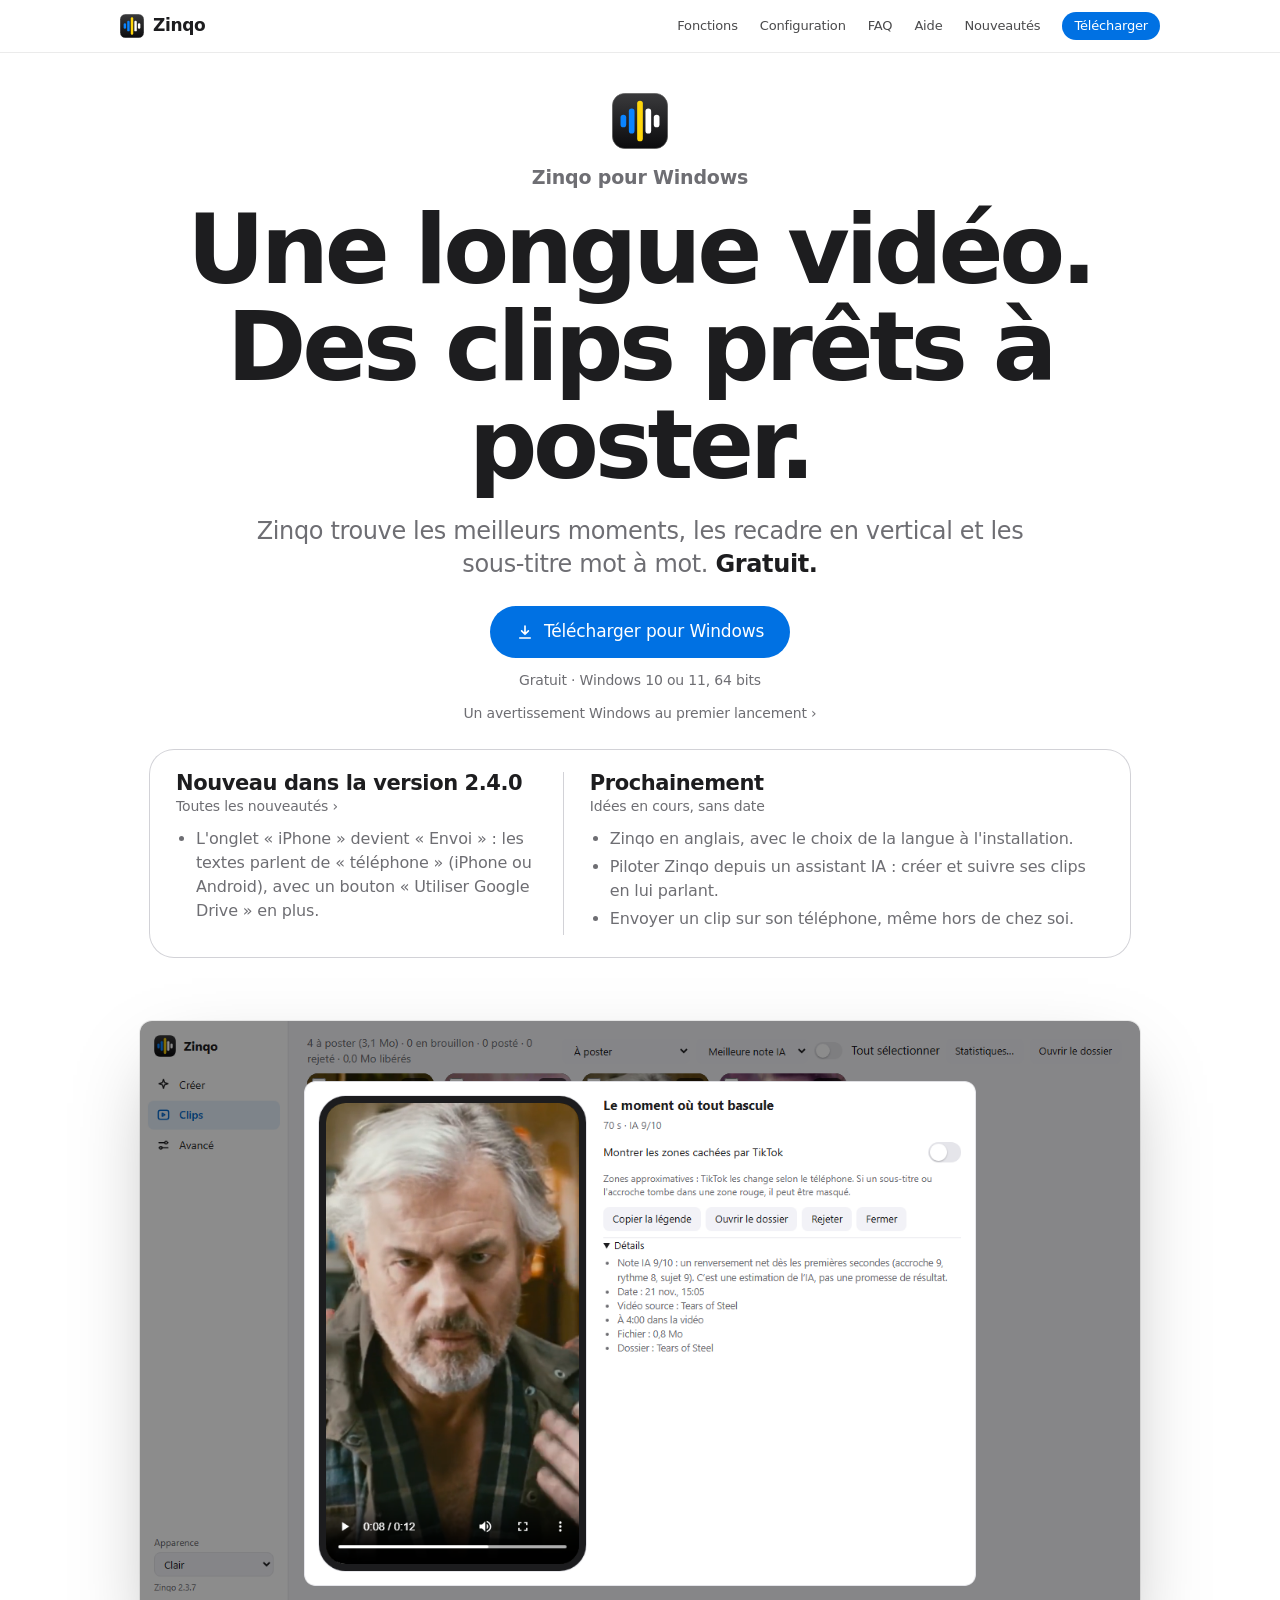
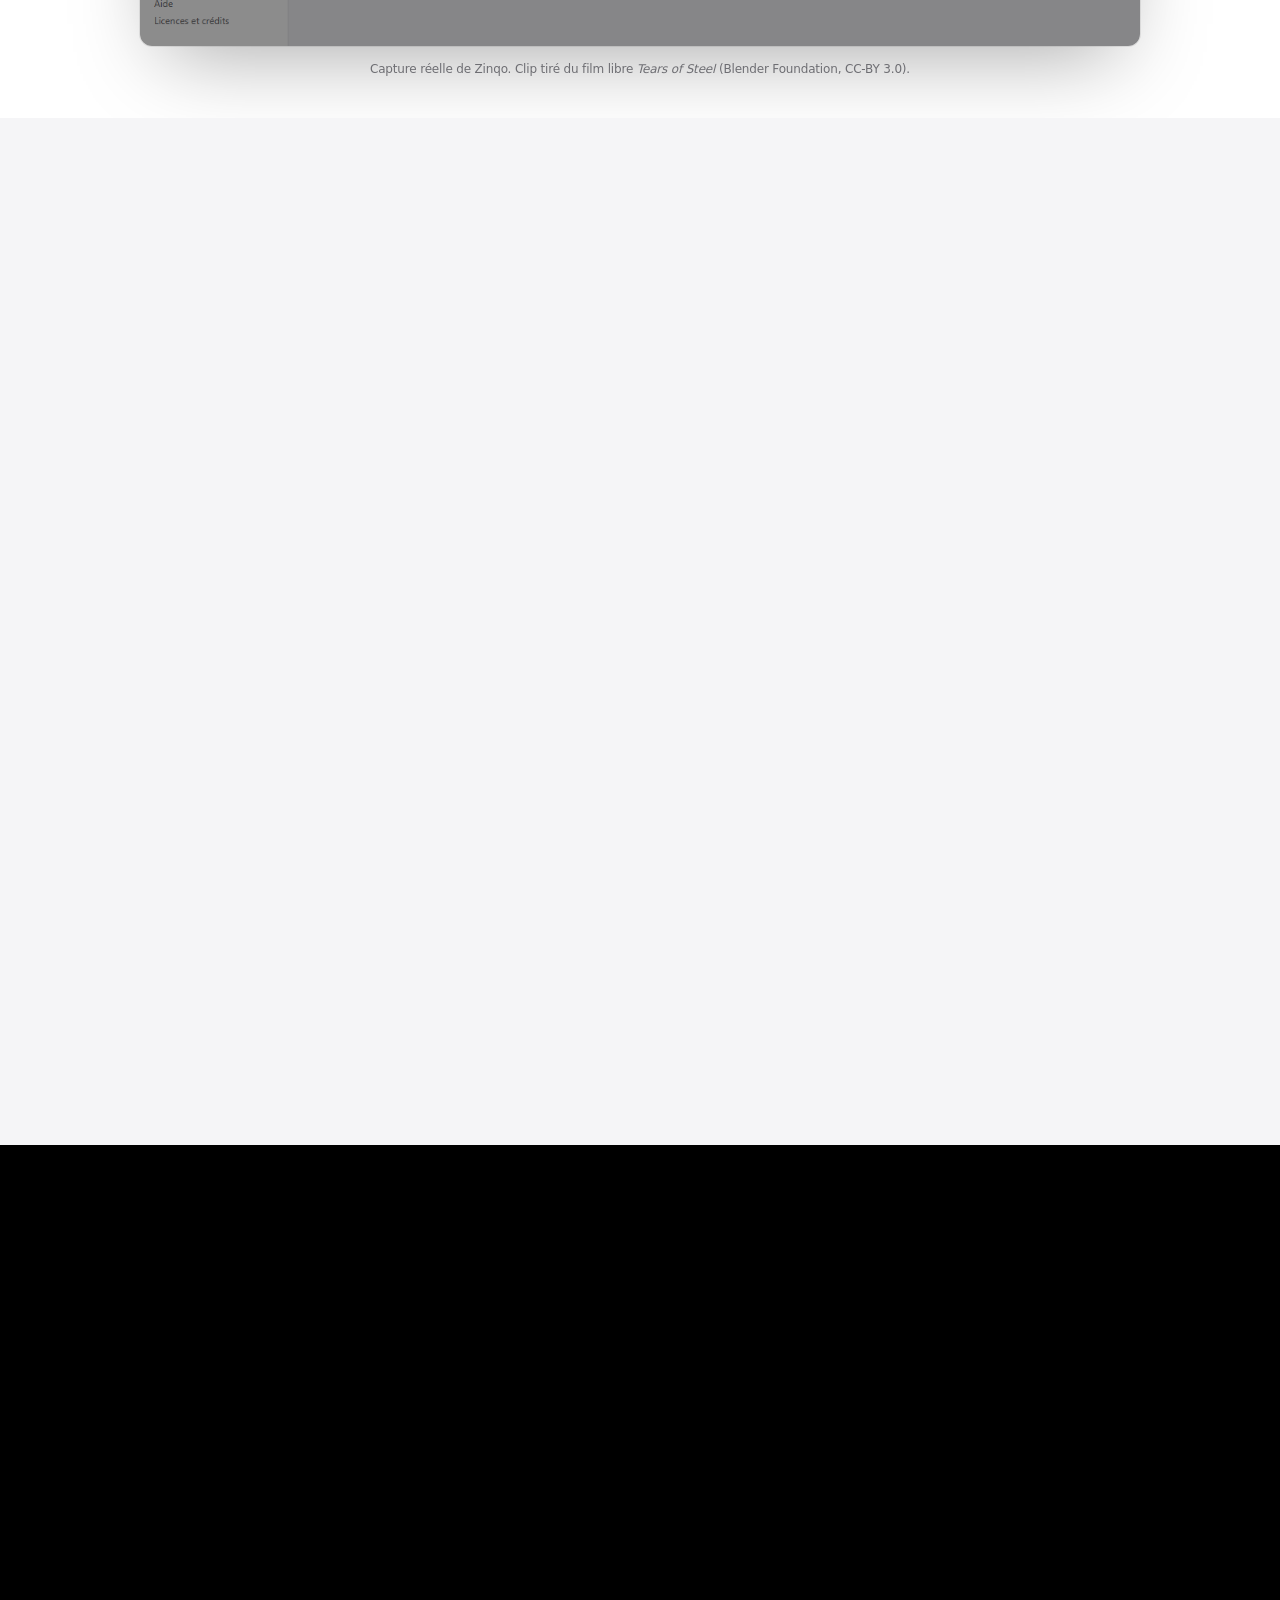
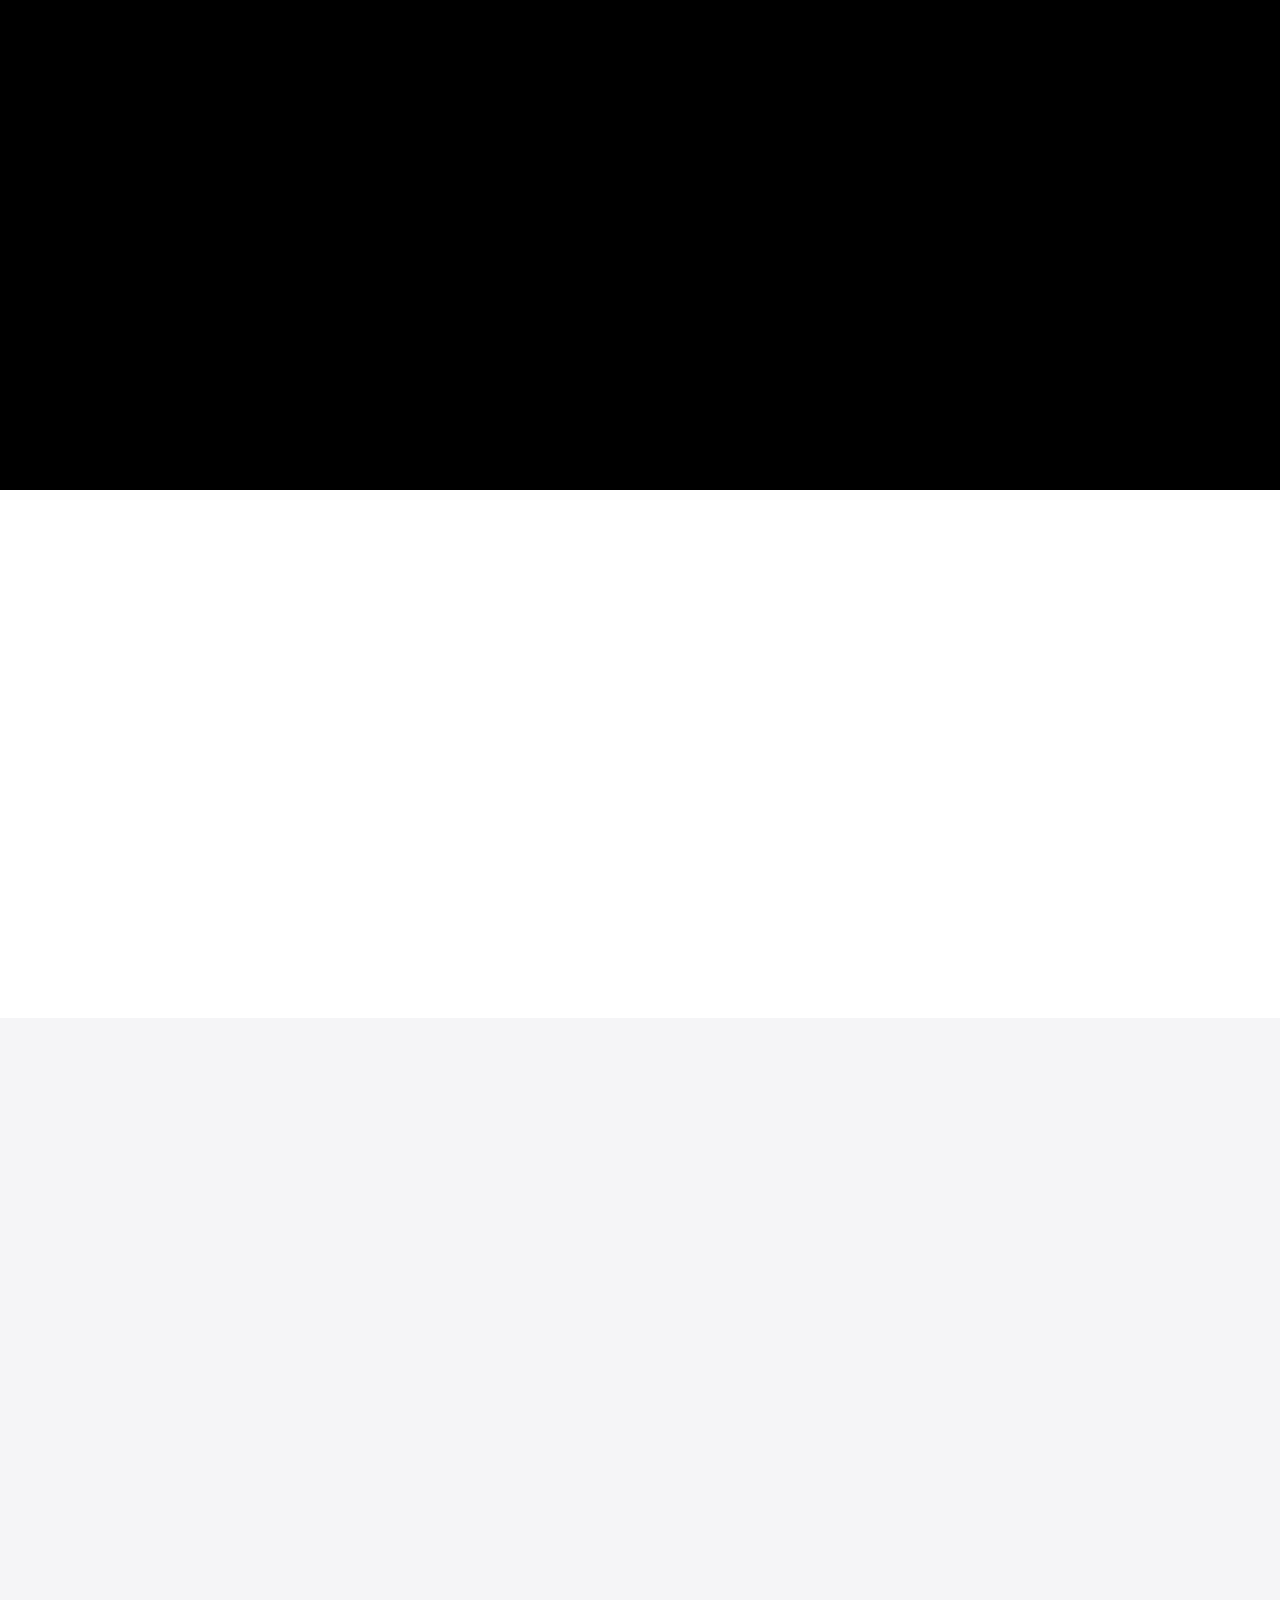
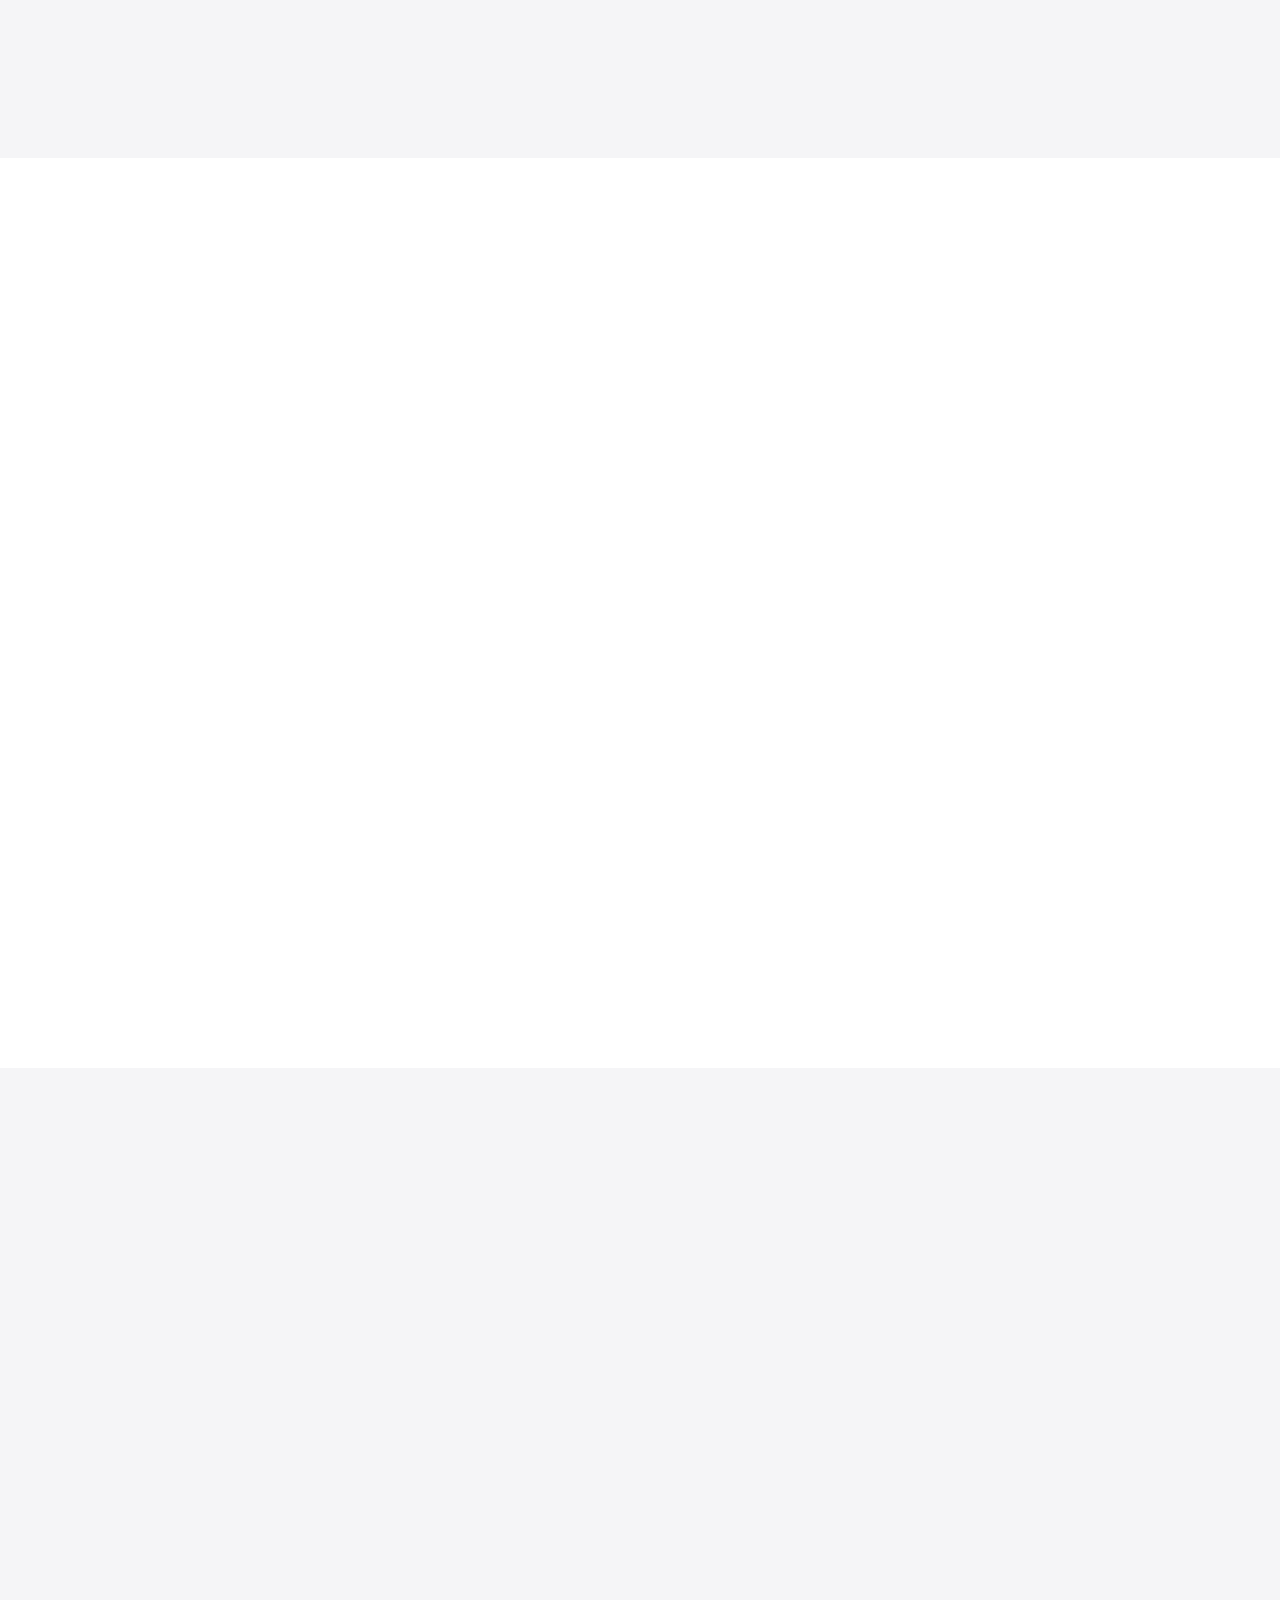
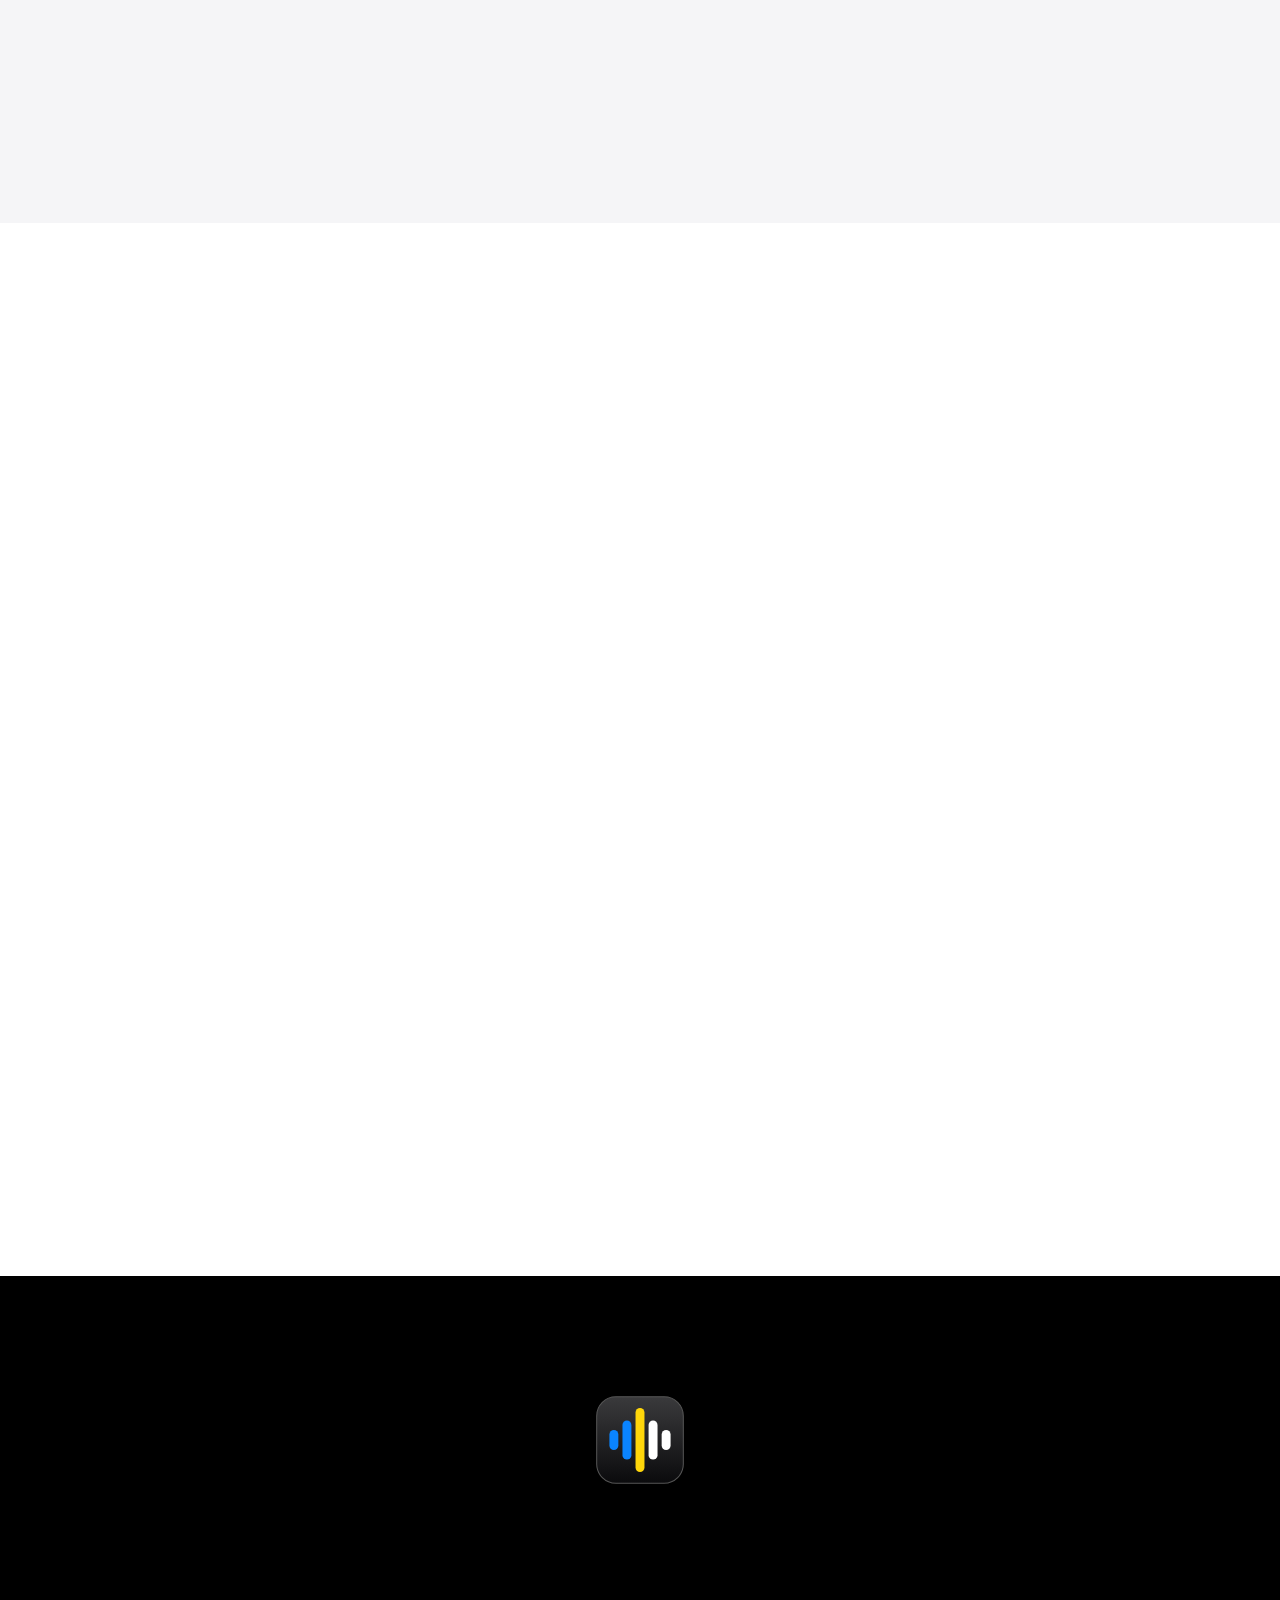
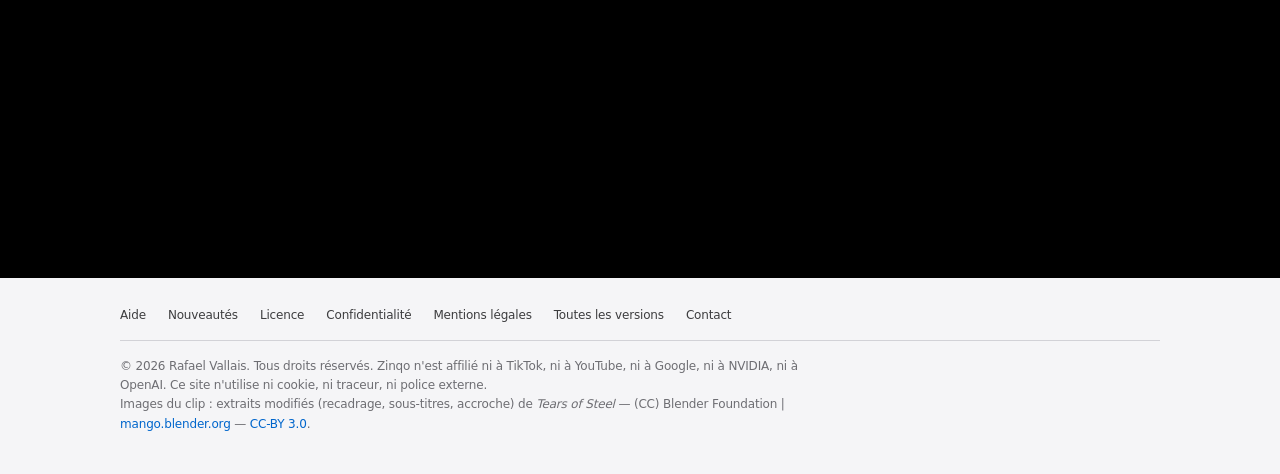
==== docs/index.html @ 2a66026c "Site : synchronise avec Zinqo 2.4.0 Co-Authored-By: Claude Sonnet 5.5 <noreply@anthropic.com>" ====
<!doctype html>
<html lang="fr">
<head>
<meta charset="utf-8">
<meta name="viewport" content="width=device-width, initial-scale=1">
<title>Zinqo : des clips verticaux sous-titrés à partir de tes longues vidéos</title>
<meta name="description" content="Zinqo trouve les meilleurs moments d'une longue vidéo et en fait des clips verticaux de 65 à 75 secondes, sous-titrés mot à mot. Gratuit, pour Windows, tout se passe sur ton PC.">
<meta http-equiv="Content-Security-Policy" content="default-src 'none'; img-src 'self' data:; media-src 'self'; style-src 'self'; script-src 'self'; connect-src https://api.github.com; base-uri 'none'; form-action 'none'">
<meta name="theme-color" content="#ffffff" media="(prefers-color-scheme: light)">
<meta name="theme-color" content="#000000" media="(prefers-color-scheme: dark)">
<link rel="icon" href="zinqo.svg" type="image/svg+xml">
<link rel="stylesheet" href="style.css">
<script src="app.js" defer></script>
</head>
<body>
<a class="skip" href="#contenu">Aller au contenu</a>
<!--HEAD-->
<header class="top"><div class="wrap">
  <a class="brand" href="index.html"><img src="zinqo.svg" alt="" width="24" height="24">Zinqo</a>
  <nav aria-label="Menu principal">
    <a class="opt" href="index.html#fonctions">Fonctions</a>
    <a class="opt" href="index.html#config">Configuration</a>
    <a class="opt" href="index.html#faq">FAQ</a>
    <a href="aide.html">Aide</a>
    <a href="nouveautes.html">Nouveautés</a>
    <a class="pill" href="telecharger.html">Télécharger</a>
  </nav>
</div></header>
<!--/HEAD-->
<main id="contenu">

<section class="hero" aria-labelledby="titre">
<div class="wrap">
  <img class="tile" src="zinqo.svg" alt="" width="72" height="72">
  <p class="eyebrow">Zinqo pour Windows</p>
  <h1 class="h1" id="titre">Une longue vidéo.<br>Des clips prêts à poster.</h1>
  <p class="sub">Zinqo trouve les meilleurs moments, les recadre en vertical et les sous-titre mot à mot. <b>Gratuit.</b></p>
  <div class="cta">
    <a class="btn" href="telecharger.html">
      <svg viewBox="0 0 24 24" fill="none" stroke="currentColor" stroke-width="2.2" stroke-linecap="round" stroke-linejoin="round" aria-hidden="true"><path d="M12 4v11m0 0-4.5-4.5M12 15l4.5-4.5M5 20h14"/></svg>
      Télécharger pour Windows
    </a>
    <p class="meta">Gratuit · Windows 10 ou 11, 64 bits</p>
    <a class="small more" href="#smartscreen">Un avertissement Windows au premier lancement</a>
  </div>
  <aside class="nouv" aria-labelledby="t-nouv"><!--NOUV-->
  <div class="nc2"><div><div class="nh"><h2 id="t-nouv">Nouveau dans la version 2.4.0</h2><a class="small more" href="nouveautes.html">Toutes les nouveautés</a></div><ul><li>L'onglet «&nbsp;iPhone&nbsp;» devient «&nbsp;Envoi&nbsp;»&nbsp;: les textes parlent de «&nbsp;téléphone&nbsp;» (iPhone ou Android), avec un bouton «&nbsp;Utiliser Google Drive&nbsp;» en plus.</li></ul></div><div><div class="nh"><h2 id="t-av">Prochainement</h2><span class="small">Idées en cours, sans date</span></div><ul><li>Zinqo en anglais, avec le choix de la langue à l'installation.</li><li>Piloter Zinqo depuis un assistant IA&nbsp;: créer et suivre ses clips en lui parlant.</li><li>Envoyer un clip sur son téléphone, même hors de chez soi.</li></ul></div></div><!--/NOUV--></aside>

  <figure class="stage">
    <picture><source media="(prefers-color-scheme: dark)" srcset="img/ui-apercu-dark.webp 1280w, img/ui-apercu-dark@2x.webp 2560w" sizes="(min-width:1040px) 1000px, 100vw"><img class="shot-img" src="img/ui-apercu-light.webp" srcset="img/ui-apercu-light.webp 1280w, img/ui-apercu-light@2x.webp 2560w" sizes="(min-width:1040px) 1000px, 100vw" width="1280" height="800" fetchpriority="high" alt="Capture de Zinqo : l'aperçu d'un clip vertical dans un cadre de téléphone, avec l'accroche « You're a jerk, Tom! » et les sous-titres, à côté des boutons Copier la légende et Ouvrir le dossier."></picture>
    <figcaption class="cap">Capture réelle de Zinqo. Clip tiré du film libre <i>Tears of Steel</i> (Blender Foundation, CC-BY 3.0).</figcaption>
  </figure>
</div>
</section>

<section class="alt" id="comment" aria-labelledby="t-comment">
<div class="wrap">
  <h2 class="h2 rv" id="t-comment">Colle. Lance. Poste.</h2>
  <div class="steps rv">
    <div><h3>Colle</h3><p>Un lien ou une vidéo de ton PC. Ajoute-en plusieurs : elles attendent dans la file. Rien ne démarre avant ton clic.</p></div>
    <div><h3>Lance</h3><p>Zinqo écoute, choisit, découpe, recadre en 9:16 et sous-titre. Ton PC reste utilisable pendant ce temps.</p></div>
    <div><h3>Poste</h3><p>Les clips arrivent dans ton dossier Vidéos, avec un titre et une légende à copier. Tu publies toi-même.</p></div>
  </div>
  <div class="shots rv">
    <figure><picture><source media="(prefers-color-scheme: dark)" srcset="img/ui-creer-dark.webp 1280w, img/ui-creer-dark@2x.webp 2560w" sizes="(min-width:760px) 520px, 100vw"><img class="shot-img" src="img/ui-creer-light.webp" srcset="img/ui-creer-light.webp 1280w, img/ui-creer-light@2x.webp 2560w" sizes="(min-width:760px) 520px, 100vw" width="1280" height="800" loading="lazy" decoding="async" alt="Capture de l'écran Créer des clips : champ pour coller un lien, nombre de clips 1, 3, 5 ou 10, bouton Lancer."></picture><figcaption class="cap">Créer : colle un lien, choisis le nombre de clips, lance.</figcaption></figure>
    <figure><picture><source media="(prefers-color-scheme: dark)" srcset="img/ui-clips-dark.webp 1280w, img/ui-clips-dark@2x.webp 2560w" sizes="(min-width:760px) 520px, 100vw"><img class="shot-img" src="img/ui-clips-light.webp" srcset="img/ui-clips-light.webp 1280w, img/ui-clips-light@2x.webp 2560w" sizes="(min-width:760px) 520px, 100vw" width="1280" height="800" loading="lazy" decoding="async" alt="Capture de l'écran Clips : un clip terminé de 75 secondes avec sa miniature, son titre et ses boutons."></picture><figcaption class="cap">Clips : tes clips terminés, prêts à poster.</figcaption></figure>
  </div>
  <p class="rights rv">Ne clippe que des vidéos dont tu as les droits, et cite la source. Tu restes responsable de ce que tu publies. Zinqo ne promet ni vues, ni abonnés, ni revenus.</p>
</div>
</section>

<div id="fonctions">
<section class="dark" aria-labelledby="t-subs">
<div class="wrap feat">
  <div class="txt rv">
    <p class="eyebrow">Sous-titres</p>
    <h2 class="h2" id="t-subs">Chaque mot, au rythme de la voix.</h2>
    <p class="sub">Les mots s'affichent quand ils sont dits, les mots forts en couleur. Une accroche tirée de la vidéo ouvre le clip dès la première seconde. Chaque clip dure 65 à 75 secondes.</p>
  </div>
  <div class="vis rv">
    <div class="phone"><div class="ph-scr"><video class="clip" src="img/clip-extrait.mp4" poster="img/clip-cadre-1.webp" muted loop playsinline preload="none" width="1080" height="1920" aria-label="Extrait d'un vrai clip fait par Zinqo : un personnage de Tears of Steel parle, l'accroche « You're a jerk, Tom! » en haut, les sous-titres mot à mot en bas."></video></div></div>
    <p class="vid-ctl"><button type="button" class="snd" aria-pressed="false">Activer le son</button></p>
    <p class="cap center">Vrai clip Zinqo, extrait modifié de <i>Tears of Steel</i>, (CC) Blender Foundation, CC-BY 3.0.</p>
  </div>
</div>
</section>

<section aria-labelledby="t-choix">
<div class="wrap feat rev">
  <div class="txt rv">
    <p class="eyebrow">Choix des moments</p>
    <h2 class="h2" id="t-choix">Il sait où couper.</h2>
    <p class="sub">Zinqo repère les rires, les cris et les applaudissements, et le cadre suit la personne qui parle. Avec ta clé Gemini, gratuite et facultative, l'IA note chaque moment et dit pourquoi.</p>
    <p class="small">L'envoi en brouillon vers TikTok est expérimental et n'est pas ouvert aux autres utilisateurs.</p>
  </div>
  <div class="vis rv">
    <div class="tl" role="img" aria-label="Illustration : la courbe sonore d'une vidéo de 2 h 07, trois passages forts sélectionnés, et l'avancement Téléchargement, Transcription, Choix des moments, Montage.">
      <div aria-hidden="true">
        <div class="tl-h"><b>Live du 14 novembre</b><span>2 h 07</span></div>
        <svg class="wave" viewBox="0 0 960 120"><rect x="166" y="2" width="108" height="116" rx="12"/><rect x="466" y="2" width="108" height="116" rx="12"/><rect x="746" y="2" width="108" height="116" rx="12"/><path d="M3 42v36M13 43v34M23 32v56M33 40.5v39M43 31v58M53 32.5v55M63 37v46M73 29v62M83 37v46M93 30v60M103 37v46M113 38v44M123 33.5v53M133 28v64M143 42v36M153 42v36M163 37v46M273 43.5v33M283 46.5v27M293 46.5v27M303 40v40M313 40.5v39M323 41v38M333 30.5v59M343 30.5v59M353 36.5v47M363 29.5v61M373 29.5v61M383 22.5v75M393 24.5v71M403 32.5v55M413 21v78M423 37v46M433 33v54M443 28.5v63M453 40.5v39M463 36.5v47M573 51.5v17M583 49v22M593 42.5v35M603 52.5v15M613 43v34M623 46v28M633 45v30M643 44v32M653 30v60M663 39.5v41M673 36v48M683 32v56M693 23v74M703 36v48M713 29.5v61M723 28v64M733 23v74M743 25.5v69M853 48v24M863 46.5v27M873 45.5v29M883 56v8M893 40.5v39M903 41.5v37M913 38v44M923 38v44M933 43v34M943 41v38M953 44v32"/><g class="on"><path d="M173 33.5v53M183 17.5v85M193 22v76M203 19v82M213 21v78M223 12.5v95M233 15v90M243 18v84M253 21.5v77M263 20v80M473 46.5v27M483 13v94M493 11.5v97M503 14v92M513 15.5v89M523 12v96M533 16.5v87M543 21.5v77M553 14.5v91M563 12v96M753 26v68M763 17.5v85M773 11.5v97M783 20.5v79M793 19.5v81M803 16.5v87M813 19v82M823 17.5v85M833 15.5v89M843 14v92"/></g></svg>
        <div class="marks"><span>Clip 1 · 8/10</span><span>Clip 2 · 9/10</span><span>Clip 3 · 7/10</span></div>
        <ol class="pipe"><li class="ok">Téléchargement</li><li class="ok">Transcription</li><li class="now">Choix des moments</li><li>Montage</li></ol>
        <p class="why"><b>Exemple · 9/10.</b> « Grosse réaction du public, chute nette. »</p>
      </div>
    </div>
  </div>
</div>
</section>

<section class="alt" aria-labelledby="t-pc">
<div class="wrap">
  <h2 class="h2 big rv" id="t-pc">Tout reste sur ton PC.</h2>
  <p class="sub rv">Pas de compte, pas de serveur, pas de publicité, pas de statistiques d'usage. L'éditeur ne reçoit ni tes vidéos, ni tes clés, ni tes données. <a href="confidentialite.html" class="more">Confidentialité</a></p>
  <div class="facts rv">
    <div><h3>Mises à jour automatiques</h3><p>Au démarrage, signature vérifiée, retour arrière si quelque chose échoue. Tes réglages et tes clips ne bougent pas.</p></div>
    <div><h3>Mode jeu</h3><p>Zinqo se met en pause pendant ta partie et reprend tout seul quand tu quittes le jeu.</p></div>
    <div><h3>Depuis ton iPhone</h3><p>Tes clips arrivent dans un dossier synchronisé (iCloud Drive, OneDrive, Google Drive), ou par QR code sur ton Wi-Fi : un lien secret, valable 15 minutes.</p></div>
    <div><h3>Tes cookies restent à toi</h3><p>Lus seulement si tu actives l'option, sur ton PC. Jamais enregistrés ni envoyés à l'éditeur.</p></div>
  </div>
</div>
</section>
</div>

<section id="config" aria-labelledby="t-config">
<div class="wrap">
  <h2 class="h2 rv" id="t-config">Configuration.</h2>
  <dl class="spec rv"><!--CONFIG-->
  <div><dt>Système</dt><dd>Windows 11, ou Windows 10 (version 1803 ou plus récente) en 64 bits</dd></div>
    <div><dt>Affichage</dt><dd>Composant Microsoft <span class="ui">WebView2</span> (déjà présent sur Windows 11 ; sur certains Windows 10, <a href="https://developer.microsoft.com/microsoft-edge/webview2/" rel="noopener">à installer ici</a>)</dd></div>
    <div><dt>Mémoire</dt><dd>8 Go conseillés (estimation&nbsp;: testé surtout sur 31 Go)</dd></div>
    <div><dt>Carte graphique</dt><dd><span class="ui">NVIDIA recommandée</span> (sous-titres rapides). Sans NVIDIA (AMD, Intel ou aucune)&nbsp;: tout marche, en <span class="ui">mode compatible</span>, plus lent (compte environ 5 à 6 minutes de sous-titres pour 20 minutes de vidéo)</dd></div>
    <div><dt>Place disque</dt><dd>Avec carte NVIDIA&nbsp;: environ 4 Go une fois installé (prévois 7 Go libres pendant l'installation). Sans NVIDIA&nbsp;: environ 1,2 Go (prévois 3 Go libres). Tailles calculées sur les fichiers réels, à confirmer sur la page de l'installeur</dd></div>
    <div><dt>Internet</dt><dd>Pour télécharger les vidéos et les composants à l'installation</dd></div>
    <div><dt>Droits</dt><dd>Aucun droit administrateur requis</dd></div><!--/CONFIG-->
  </dl>
</div>
</section>

<section class="alt" id="smartscreen" aria-labelledby="t-ss">
<div class="wrap">
  <h2 class="h2 rv" id="t-ss">Un avertissement Windows&nbsp;?</h2>
  <p class="sub rv">C'est normal. Zinqo est fait par une seule personne et n'est pas encore signé numériquement : la protection SmartScreen ne le connaît pas, c'est tout.</p>
  <ol class="how rv">
    <li><span>Dans la fenêtre bleue « Windows a protégé votre ordinateur », clique sur <span class="ui">Informations complémentaires</span>.</span></li>
    <li><span>Vérifie que le fichier s'appelle <span class="ui">Zinqo-Setup-…exe</span>, puis clique sur <span class="ui">Exécuter quand même</span>.</span></li>
    <li><span>Suis l'installeur. Cet écran n'apparaît qu'au premier lancement.</span></li>
  </ol>
  <p class="rights rv">Télécharge Zinqo seulement ici ou sur la <a href="https://github.com/DXTR-Codex/zinqo/releases/latest" rel="noopener">page des versions officielle</a>. Si ton antivirus réagit, ne le désactive pas : écris-moi (contact en bas de page).</p>
</div>
</section>

<section id="faq" aria-labelledby="t-faq">
<div class="wrap">
  <h2 class="h2 center rv" id="t-faq">Questions.</h2>
  <div class="faq rv"><!--FAQ-->
  <details><summary>C'est vraiment gratuit&nbsp;?</summary><div class="rep"><p>Oui, sans publicité ni abonnement. Zinqo est «&nbsp;tous droits réservés&nbsp;»&nbsp;: tu l'utilises librement, mais tu ne le revends, ne le modifies ni ne le redistribues. Le code n'est pas publié. Voir la [licence](licence.html).</p></div></details>
  <details><summary>Au premier lancement, ça télécharge des fichiers. Pourquoi&nbsp;?</summary><div class="rep">
<p>Les gros composants (voix Whisper pour les sous-titres, outils vidéo, accélération carte NVIDIA) sont téléchargés une seule fois pour que le logiciel reste léger. Compte quelques minutes (plusieurs Go avec une carte NVIDIA, 1 à 2 Go sans). Si la connexion coupe, relance&nbsp;: ça reprend là où c'était.</p>
</div></details>
  <details><summary>Je n'ai pas de carte NVIDIA, ça marche&nbsp;?</summary><div class="rep">
<p>Oui. Les sous-titres se font avec un modèle plus petit sur le processeur&nbsp;: c'est plus lent et un peu moins précis. Rien d'autre ne change.</p>
</div></details>
  <details><summary>Gemini, c'est quoi&nbsp;? Il me faut une clé&nbsp;?</summary><div class="rep">
<p>Gemini est l'IA de Google qui juge si un moment est vraiment drôle ou intéressant. Elle est facultative&nbsp;: sans clé, Zinqo choisit les moments avec le son, l'image et le texte. La clé est gratuite (Avancé &gt; IA Gemini) et reste chiffrée sur ton PC.</p>
</div></details>
  <details><summary>Puis-je clipper n'importe quelle chaîne&nbsp;?</summary><div class="rep">
<p>Non&nbsp;: ne clippe que les chaînes qui t'y autorisent. Un clip d'un autre créateur n'est pas toujours éligible à la rémunération TikTok. Il n'y a aucune promesse d'abonnés ni de revenus.</p>
</div></details>
  <details><summary>Où sont mes clips&nbsp;? Comment les envoyer sur TikTok&nbsp;?</summary><div class="rep">
<p>Bouton <span class="ui">Ouvrir le dossier</span> sous chaque clip. Le fichier <code>.txt</code> à côté contient le titre et la description à copier&nbsp;: poste le clip à la main dans TikTok (ou depuis l'iPhone, voir plus bas) et colle la légende. Attention&nbsp;: le bouton «&nbsp;Envoyer sur TikTok&nbsp;» (brouillon direct) ne marche que pour le compte du développeur, car TikTok n'a pas validé l'appli. Pour toi, ne l'utilise pas.</p>
</div></details>
  <details><summary>Rien ne démarre quand je colle un lien.</summary><div class="rep">
<p>C'est normal&nbsp;: coller ajoute le lien à la «&nbsp;File d'attente&nbsp;». Clique <span class="ui">Lancer</span>.</p>
</div></details>
  <details><summary>Windows affiche «&nbsp;Windows a protégé votre ordinateur&nbsp;» ou «&nbsp;éditeur inconnu&nbsp;».</summary><div class="rep">
<p>C'est normal pour un logiciel qui n'est pas (encore) signé par un éditeur reconnu par Microsoft&nbsp;: ça ne veut pas dire qu'il est dangereux. Clique sur <span class="ui">Informations complémentaires</span>, puis sur <span class="ui">Exécuter quand même</span>. Ça ne s'affiche qu'au premier lancement de l'installeur. Télécharge toujours Zinqo depuis le site officiel&nbsp;: <a href="https://dxtr-codex.github.io/zinqo/" rel="noopener">https://dxtr-codex.github.io/zinqo/</a></p>
</div></details>
  <details><summary>Comment mettre à jour Zinqo&nbsp;?</summary><div class="rep">
<p>Une bannière te prévient quand une nouvelle version existe. Clique <span class="ui">Mettre à jour</span>&nbsp;: tes réglages et tes clips ne sont pas touchés.</p>
<p>Hors connexion, Zinqo s'ouvre quand même et écrit «&nbsp;Hors ligne&nbsp;: mises à jour non vérifiées&nbsp;» sous la version. Sans vérification réussie depuis plus de 14 jours, un bandeau te le dit&nbsp;: reconnecte-toi ou télécharge la dernière version sur le site (<a href="https://dxtr-codex.github.io/zinqo/" rel="noopener">https://dxtr-codex.github.io/zinqo/</a>).</p>
</div></details>
  <details><summary>Qui fait Zinqo&nbsp;?</summary><div class="rep"><p>Rafael Vallais. Zinqo s'appelait Clip Maker avant la version 2.3.0&nbsp;: tes anciens réglages sont repris automatiquement. Zinqo n'est affilié ni à TikTok, ni à YouTube, ni à Google, ni à NVIDIA, ni à OpenAI.</p></div></details><!--/FAQ-->
  <p class="small center rv">Autre chose&nbsp;? Voir l'<a href="aide.html">aide</a>.</p>
  </div>
</div>
</section>

<section class="dark end center" aria-labelledby="t-end">
<div class="wrap">
  <img class="tile" src="zinqo.svg" alt="" width="88" height="88">
  <h2 class="h2 rv" id="t-end">Essaie-le sur ta prochaine vidéo.</h2>
  <div class="cta rv">
    <a class="btn" href="telecharger.html">Télécharger pour Windows</a>
    <p class="meta">Gratuit · Windows 10 ou 11, 64 bits</p>
  </div>
</div>
</section>

</main>
<!--FOOT-->
<footer class="bas"><div class="wrap">
  <nav aria-label="Pied de page">
    <a href="aide.html">Aide</a>
    <a href="nouveautes.html">Nouveautés</a>
    <a href="licence.html">Licence</a>
    <a href="confidentialite.html">Confidentialité</a>
    <a href="mentions.html">Mentions légales</a>
    <a href="https://github.com/DXTR-Codex/zinqo/releases" rel="noopener">Toutes les versions</a>
    <a href="mailto:vallais.rafael@gmail.com">Contact</a>
  </nav>
  <p>© 2026 Rafael Vallais. Tous droits réservés. Zinqo n'est affilié ni à TikTok, ni à YouTube, ni à Google, ni à NVIDIA, ni à OpenAI. Ce site n'utilise ni cookie, ni traceur, ni police externe.</p>
  <p>Images du clip : extraits modifiés (recadrage, sous-titres, accroche) de <i>Tears of Steel</i> — (CC) Blender Foundation | <a href="https://mango.blender.org/" rel="noopener">mango.blender.org</a> — <a href="https://creativecommons.org/licenses/by/3.0/deed.fr" rel="noopener">CC-BY 3.0</a>.</p>
</div></footer>
<!--/FOOT-->
</body>
</html>
---- docs/style.css ----
/* Zinqo · site de présentation. Polices système, aucune ressource externe. */
:root{
  --bg:#fff;--bg2:#f5f5f7;--text:#1d1d1f;--muted:#6e6e73;--line:#d2d2d7;
  --link:#0066cc;--btn:#0071e3;--btn-h:#0062c4;--card:#fff;--soft:#e8e8ed;
  --tile:#0b0b0d;--y:#ffd60a;--sel:rgba(0,113,227,.12);
  --font:-apple-system,BlinkMacSystemFont,"SF Pro Display","SF Pro Text","Segoe UI Variable Display","Segoe UI",system-ui,sans-serif;
  --w:1080px;--ease:cubic-bezier(.2,.7,.2,1);
  color-scheme:light dark;
}
@media (prefers-color-scheme:dark){:root{
  --bg:#000;--bg2:#101012;--text:#f5f5f7;--muted:#a1a1a6;--line:#2c2c2e;
  --link:#5aa9ff;--card:#1c1c1e;--soft:#2c2c2e;--sel:rgba(90,169,255,.16);
}}
*,*::before,*::after{box-sizing:border-box}
html{-webkit-text-size-adjust:100%;scroll-padding-top:64px}
@media (prefers-reduced-motion:no-preference){html{scroll-behavior:smooth}}
body{margin:0;background:var(--bg);color:var(--text);font:17px/1.5 var(--font);-webkit-font-smoothing:antialiased;letter-spacing:-.01em}
img,svg{display:block;max-width:100%}
a{color:var(--link);text-decoration:none}
a:hover{text-decoration:underline}
:focus-visible{outline:2px solid var(--link);outline-offset:3px;border-radius:4px}
h1,h2,h3{margin:0;font-weight:700;letter-spacing:-.03em;line-height:1.06}
p{margin:0}
.wrap{max-width:var(--w);margin:0 auto;padding:0 20px}
.skip{position:absolute;left:-999px;top:8px;background:var(--text);color:var(--bg);padding:8px 14px;border-radius:8px;z-index:20}
.skip:focus{left:8px}

/* En-tête */
.top{position:sticky;top:0;z-index:10;background:rgba(255,255,255,.8);backdrop-filter:saturate(180%) blur(20px);-webkit-backdrop-filter:saturate(180%) blur(20px);border-bottom:1px solid rgba(0,0,0,.08)}
@media (prefers-color-scheme:dark){.top{background:rgba(0,0,0,.72);border-bottom-color:rgba(255,255,255,.1)}}
.top .wrap{display:flex;align-items:center;gap:24px;height:52px}
.brand{display:flex;align-items:center;gap:9px;color:var(--text);font-weight:600;font-size:17px;letter-spacing:-.02em}
.brand:hover{text-decoration:none}
.brand img{width:24px;height:24px}
.top nav{display:flex;align-items:center;gap:22px;margin-left:auto;font-size:13px}
.top nav a{color:var(--text);opacity:.8}
.top nav a:hover,.top nav a[aria-current]{opacity:1;text-decoration:none}
.top nav .pill{opacity:1;background:var(--btn);color:#fff;padding:4px 12px;border-radius:980px;font-weight:500}
.top nav .pill:hover{background:var(--btn-h)}
@media (max-width:600px){.top nav .opt{display:none}}

/* Boutons */
.btn{display:inline-flex;align-items:center;gap:10px;background:var(--btn);color:#fff;font-size:17px;font-weight:500;padding:13px 26px;border-radius:980px;transition:background .2s}
.btn:hover{background:var(--btn-h);text-decoration:none}
.btn svg{width:18px;height:18px}
.more::after{content:" ›"}

/* Sections */
section{padding:96px 0}
.alt{background:var(--bg2)}
.eyebrow{font-size:19px;font-weight:600;color:var(--muted);margin-bottom:10px;letter-spacing:-.01em}
.h1{font-size:clamp(44px,8.6vw,96px);letter-spacing:-.045em;line-height:1.02}
.h2{font-size:clamp(36px,6.2vw,64px);letter-spacing:-.04em}
.sub{font-size:clamp(19px,2.4vw,24px);line-height:1.35;color:var(--muted);max-width:34em;margin-top:18px;letter-spacing:-.015em}
.sub b{color:var(--text);font-weight:600}
.small{font-size:14px;color:var(--muted)}
.center{text-align:center}
.center .sub{margin-left:auto;margin-right:auto}

/* Accueil : haut de page */
.hero{padding:40px 0 0;text-align:center;overflow:hidden}
.hero .tile{width:56px;height:56px;margin:0 auto 14px}
.hero .sub{margin:20px auto 0}
.cta{margin-top:26px;display:flex;flex-direction:column;align-items:center;gap:12px}
.meta{font-size:14px;color:var(--muted)}
.stage{position:relative;max-width:1000px;margin:64px auto 0;padding-bottom:40px}
.cap{font-size:12px;color:var(--muted);margin-top:14px}

/* Encart Nouveautés (accueil) et page Télécharger */
.nouv{max-width:640px;margin:26px auto 0;padding:22px 26px;text-align:left;background:var(--card);border-radius:24px;box-shadow:0 0 0 1px var(--line)}
.nouv h2{font-size:21px;letter-spacing:-.02em}
.nouv ul{margin:10px 0 0;padding-left:20px;font-size:16px;color:var(--muted)}
.nouv li{margin:4px 0}
.doc .nouv{max-width:none;margin:0 0 8px}
.doc .nouv h2{margin:0}
.doc .nouv ul{margin:10px 0 0;padding-left:20px;color:var(--muted)}
.doc .nouv li{margin:4px 0}
.nouv:has(.nc2){max-width:980px}
.nc2{display:grid;grid-template-columns:4fr 6fr;gap:0 26px}
.nc2>div+div{padding-left:26px;border-left:1px solid var(--line)}
.nc2 .nh{display:block}
.nc2 .nh .small{display:block;margin-top:2px}
.nh{display:flex;flex-wrap:wrap;align-items:baseline;justify-content:space-between;gap:4px 16px}
.doc .how{margin-top:20px}
.dl{margin:28px 0 8px;display:flex;flex-direction:column;align-items:flex-start;gap:12px}

/* Captures réelles */
.shot-img{width:100%;height:auto;border-radius:12px;box-shadow:0 0 0 1px rgba(0,0,0,.08),0 30px 80px -24px rgba(0,0,0,.35)}
@media (prefers-color-scheme:dark){.shot-img{box-shadow:0 0 0 1px rgba(255,255,255,.12),0 30px 80px -24px rgba(0,0,0,.9)}}
.shots{display:grid;gap:32px;margin-top:64px}
.shots figure{margin:0}
.shots .shot-img{border-radius:10px;box-shadow:0 0 0 1px var(--line),0 18px 50px -24px rgba(0,0,0,.3)}
@media (min-width:760px){.shots{grid-template-columns:1fr 1fr}}

/* Téléphone */
.phone{position:relative;width:min(300px,62vw);aspect-ratio:9/19.2;border-radius:46px;padding:12px;background:#1d1d1f;box-shadow:inset 0 0 0 2px #3a3a3c,0 0 0 1px rgba(0,0,0,.4),0 40px 80px -30px rgba(0,0,0,.6)}
.ph-scr{position:relative;height:100%;border-radius:35px;overflow:hidden;container-type:inline-size}
.ph-scr::before{content:"";position:absolute;z-index:2;top:12px;left:50%;width:30%;height:22px;border-radius:20px;background:#000;transform:translateX(-50%)}
.clip{display:block;width:100%;height:100%;object-fit:cover;background:#111}

/* Trois gestes */
.steps{display:grid;gap:40px;margin-top:64px;counter-reset:s}
.steps div{border-top:1px solid var(--line);padding-top:22px}
.steps h3{font-size:28px;letter-spacing:-.03em;margin-bottom:8px}
.steps h3::before{counter-increment:s;content:"0" counter(s);display:block;font-size:14px;font-weight:600;color:var(--muted);letter-spacing:0;margin-bottom:14px;font-variant-numeric:tabular-nums}
.steps p{color:var(--muted)}
.rights{margin-top:56px;font-size:15px;color:var(--muted);max-width:44em}
@media (min-width:760px){.steps{grid-template-columns:repeat(3,1fr);gap:32px}}

/* Fonctions */
.feat{display:grid;gap:48px;align-items:center}
.feat .txt{max-width:30em}
.feat .sub{font-size:19px;color:var(--muted)}
.feat .phone{margin:0 auto}
@media (min-width:860px){.feat{grid-template-columns:1fr 1fr;gap:64px}.feat.rev .vis{order:-1}}
.dark{background:#000;color:#f5f5f7;--muted:#a1a1a6;--link:#5aa9ff;--line:#2c2c2e}
.dark .phone{box-shadow:inset 0 0 0 2px #3a3a3c,0 0 0 1px rgba(255,255,255,.1),0 40px 120px -30px rgba(90,130,255,.35)}

.vid-ctl{text-align:center;margin-top:22px}
.snd{font:inherit;font-size:15px;font-weight:500;color:#f5f5f7;background:rgba(255,255,255,.12);border:1px solid rgba(255,255,255,.22);border-radius:980px;padding:8px 18px;cursor:pointer}
.snd:hover{background:rgba(255,255,255,.2)}
.dark .cap{color:#a1a1a6}

/* Ligne du temps (illustration) */
.tl{background:var(--card);border-radius:24px;padding:28px;box-shadow:0 0 0 1px var(--line)}
.tl-h{display:flex;justify-content:space-between;gap:12px;font-size:14px;color:var(--muted)}
.tl-h b{color:var(--text);font-weight:600}
.wave{margin:22px 0 10px;width:100%;height:auto}
.wave path{stroke:var(--line);stroke-width:5;stroke-linecap:round}
.wave .on path{stroke:var(--text)}
.wave rect{fill:var(--sel)}
.marks{display:grid;grid-template-columns:repeat(3,1fr);font-size:12px;color:var(--muted);text-align:center;font-variant-numeric:tabular-nums}
.pipe{list-style:none;margin:26px 0 0;padding:20px 0 0;border-top:1px solid var(--line);display:grid;grid-template-columns:repeat(2,1fr);gap:10px 16px;font-size:14px}
.pipe li{display:flex;align-items:center;gap:8px;color:var(--muted)}
.pipe li::before{content:"";width:9px;height:9px;border-radius:50%;border:1.5px solid currentColor;flex:none}
.pipe .ok{color:var(--text)}.pipe .ok::before{background:currentColor}
.pipe .now{color:var(--link);font-weight:600}.pipe .now::before{background:currentColor;box-shadow:0 0 0 4px var(--sel)}
@media (min-width:560px){.pipe{grid-template-columns:repeat(4,auto);justify-content:space-between}}
.why{margin-top:18px;font-size:14px;color:var(--muted)}
.why b{color:var(--text)}

/* Faits */
.facts{display:grid;gap:0;margin-top:64px;border-top:1px solid var(--line)}
.facts div{padding:26px 0;border-bottom:1px solid var(--line)}
.facts h3{font-size:21px;letter-spacing:-.02em;margin-bottom:6px}
.facts p{color:var(--muted);font-size:16px}
@media (min-width:760px){.facts{grid-template-columns:repeat(2,1fr);gap:0 56px}}
.big{font-size:clamp(40px,7vw,80px)}

/* Configuration */
.spec{margin:56px 0 0;display:grid;border-top:1px solid var(--line)}
.spec div{display:grid;gap:4px;padding:20px 0;border-bottom:1px solid var(--line)}
.spec dt{font-weight:600}
.spec dd{margin:0;color:var(--muted)}
@media (min-width:760px){.spec div{grid-template-columns:220px 1fr;gap:24px}}

/* Avertissement Windows */
.how{list-style:none;margin:48px 0 0;padding:0;display:grid;gap:28px;counter-reset:h}
.how li{display:grid;grid-template-columns:44px 1fr;gap:16px;align-items:baseline;font-size:19px}
.how li::before{counter-increment:h;content:counter(h);font-size:34px;font-weight:700;letter-spacing:-.04em;color:var(--muted);font-variant-numeric:tabular-nums}
.ui{font-weight:600;white-space:nowrap}
.ui::before{content:"« "}.ui::after{content:" »"}

/* FAQ et pages de texte */
details{border-bottom:1px solid var(--line)}
details:first-of-type{border-top:1px solid var(--line)}
summary{cursor:pointer;list-style:none;padding:20px 40px 20px 0;font-size:19px;font-weight:600;letter-spacing:-.015em;position:relative}
summary::-webkit-details-marker{display:none}
summary::after{content:"";position:absolute;right:6px;top:50%;width:9px;height:9px;border-right:2px solid var(--muted);border-bottom:2px solid var(--muted);transform:translateY(-70%) rotate(45deg);transition:transform .25s var(--ease)}
details[open] summary::after{transform:translateY(-30%) rotate(-135deg)}
.rep{padding:0 0 22px;color:var(--muted);max-width:40em}
.rep p+p{margin-top:10px}
.faq{max-width:780px;margin:48px auto 0}
code{font:14px ui-monospace,SFMono-Regular,Consolas,monospace;background:var(--soft);padding:1px 5px;border-radius:5px}

/* Bas de page : appel final */
.end{padding:120px 0}
.end .tile{width:88px;height:88px;margin:0 auto 28px}

/* Pages de texte (générées par construire.py) */
.doc{max-width:740px;padding-top:72px;padding-bottom:96px}
.doc h1{font-size:clamp(36px,6vw,56px);letter-spacing:-.04em;margin-bottom:18px}
.doc h2{font-size:24px;letter-spacing:-.025em;margin:44px 0 12px}
.doc p,.doc ul{margin:0 0 14px;color:var(--text)}
.doc ul{padding-left:22px}
.doc li{margin:6px 0}
.doc .lead{font-size:21px;line-height:1.4;color:var(--muted);margin-bottom:24px}
.doc .dates,.doc .muted{color:var(--muted);font-size:15px}
.doc details:first-of-type{margin-top:8px}
.doc .rep p{color:var(--muted)}
.muted{color:var(--muted)}

/* Pied de page */
.bas{background:var(--bg2);font-size:12px;color:var(--muted);padding:28px 0 40px}
.bas nav{display:flex;flex-wrap:wrap;gap:8px 22px;padding-bottom:16px;margin-bottom:16px;border-bottom:1px solid var(--line)}
.bas nav a{color:var(--text);opacity:.85}
.bas p{max-width:60em;line-height:1.6}

/* Apparition au défilement : seulement si le script l'active et si le mouvement est permis */
.anim .rv{opacity:0;transform:translateY(28px);transition:opacity .9s var(--ease),transform .9s var(--ease)}
.anim .rv.in{opacity:1;transform:none}

@media (max-width:560px){
  section{padding:72px 0}
  .hero{padding-top:48px}
  .stage{margin-top:44px;padding-bottom:28px}
  .tl,.nouv{padding:20px;border-radius:18px}
  .nc2{grid-template-columns:1fr}
  .nc2>div+div{padding:16px 0 0;margin-top:16px;border-left:0;border-top:1px solid var(--line)}
  .how li{font-size:17px}
}
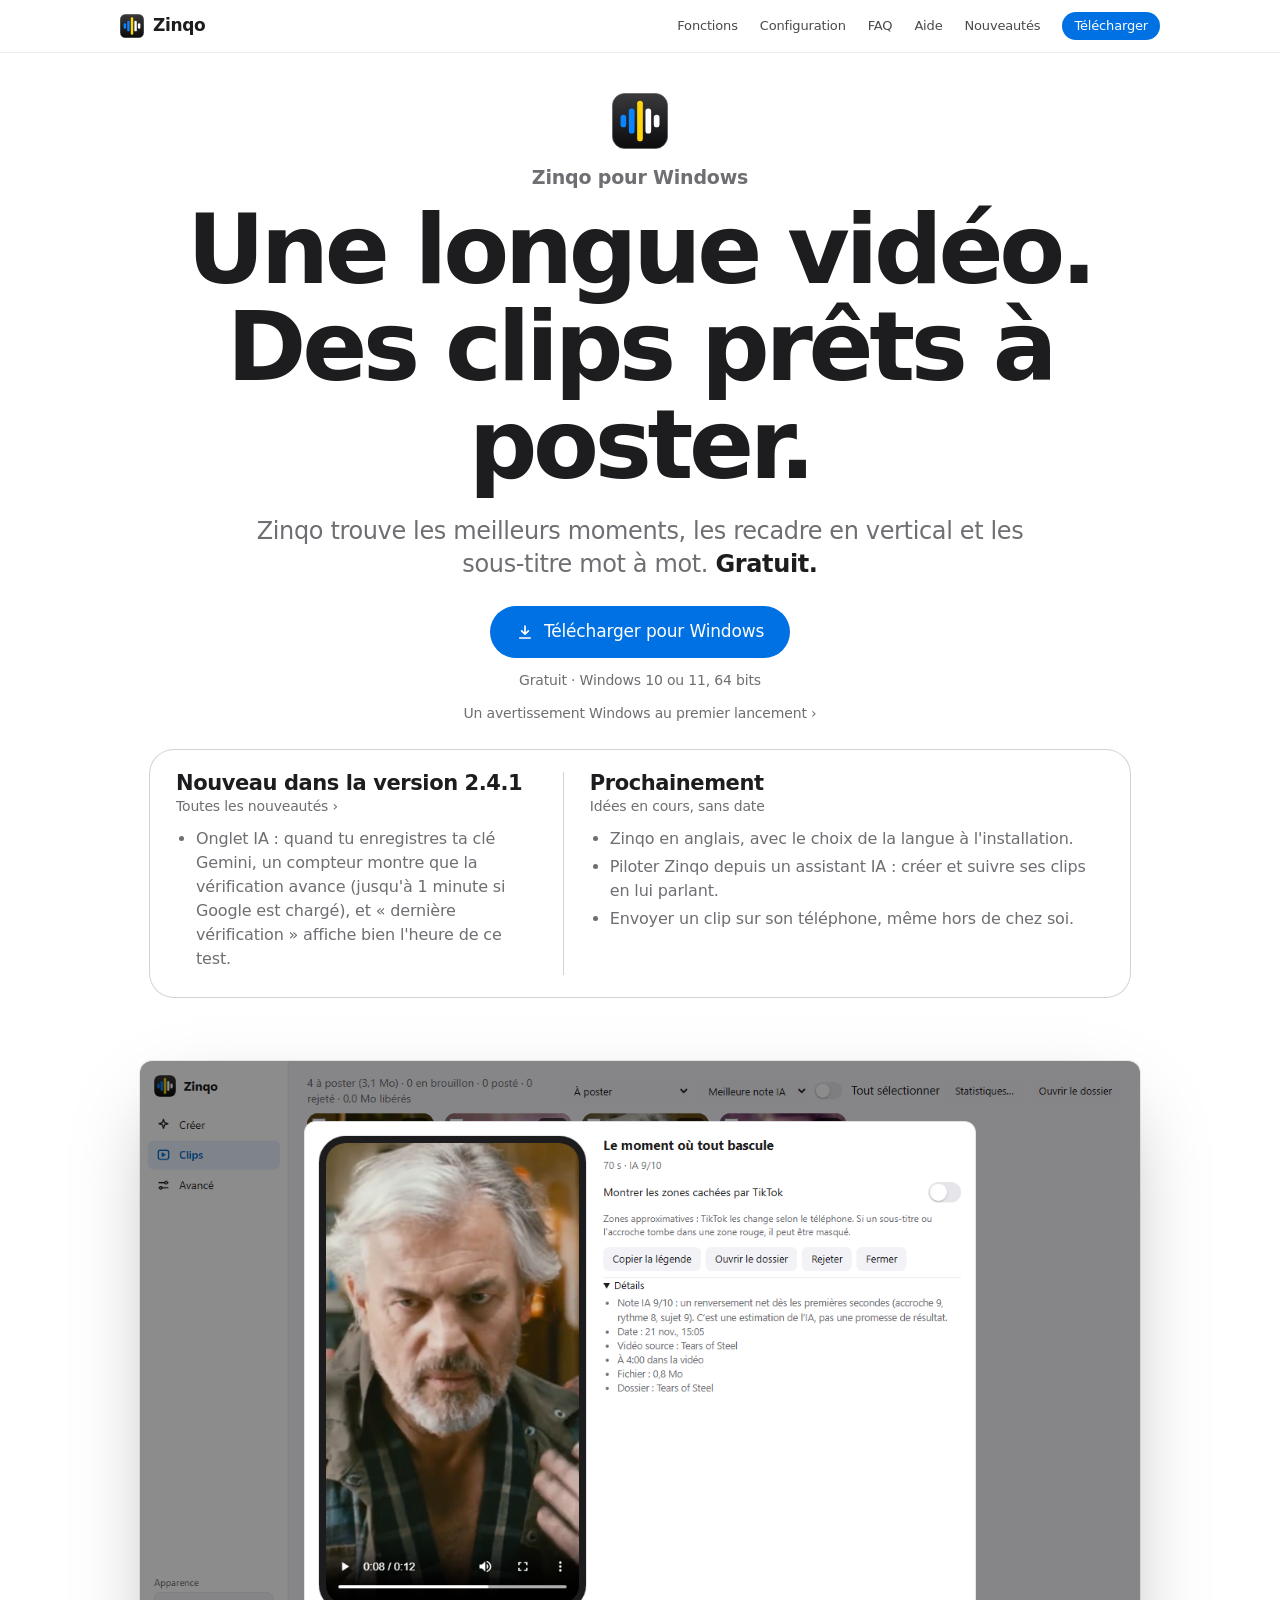
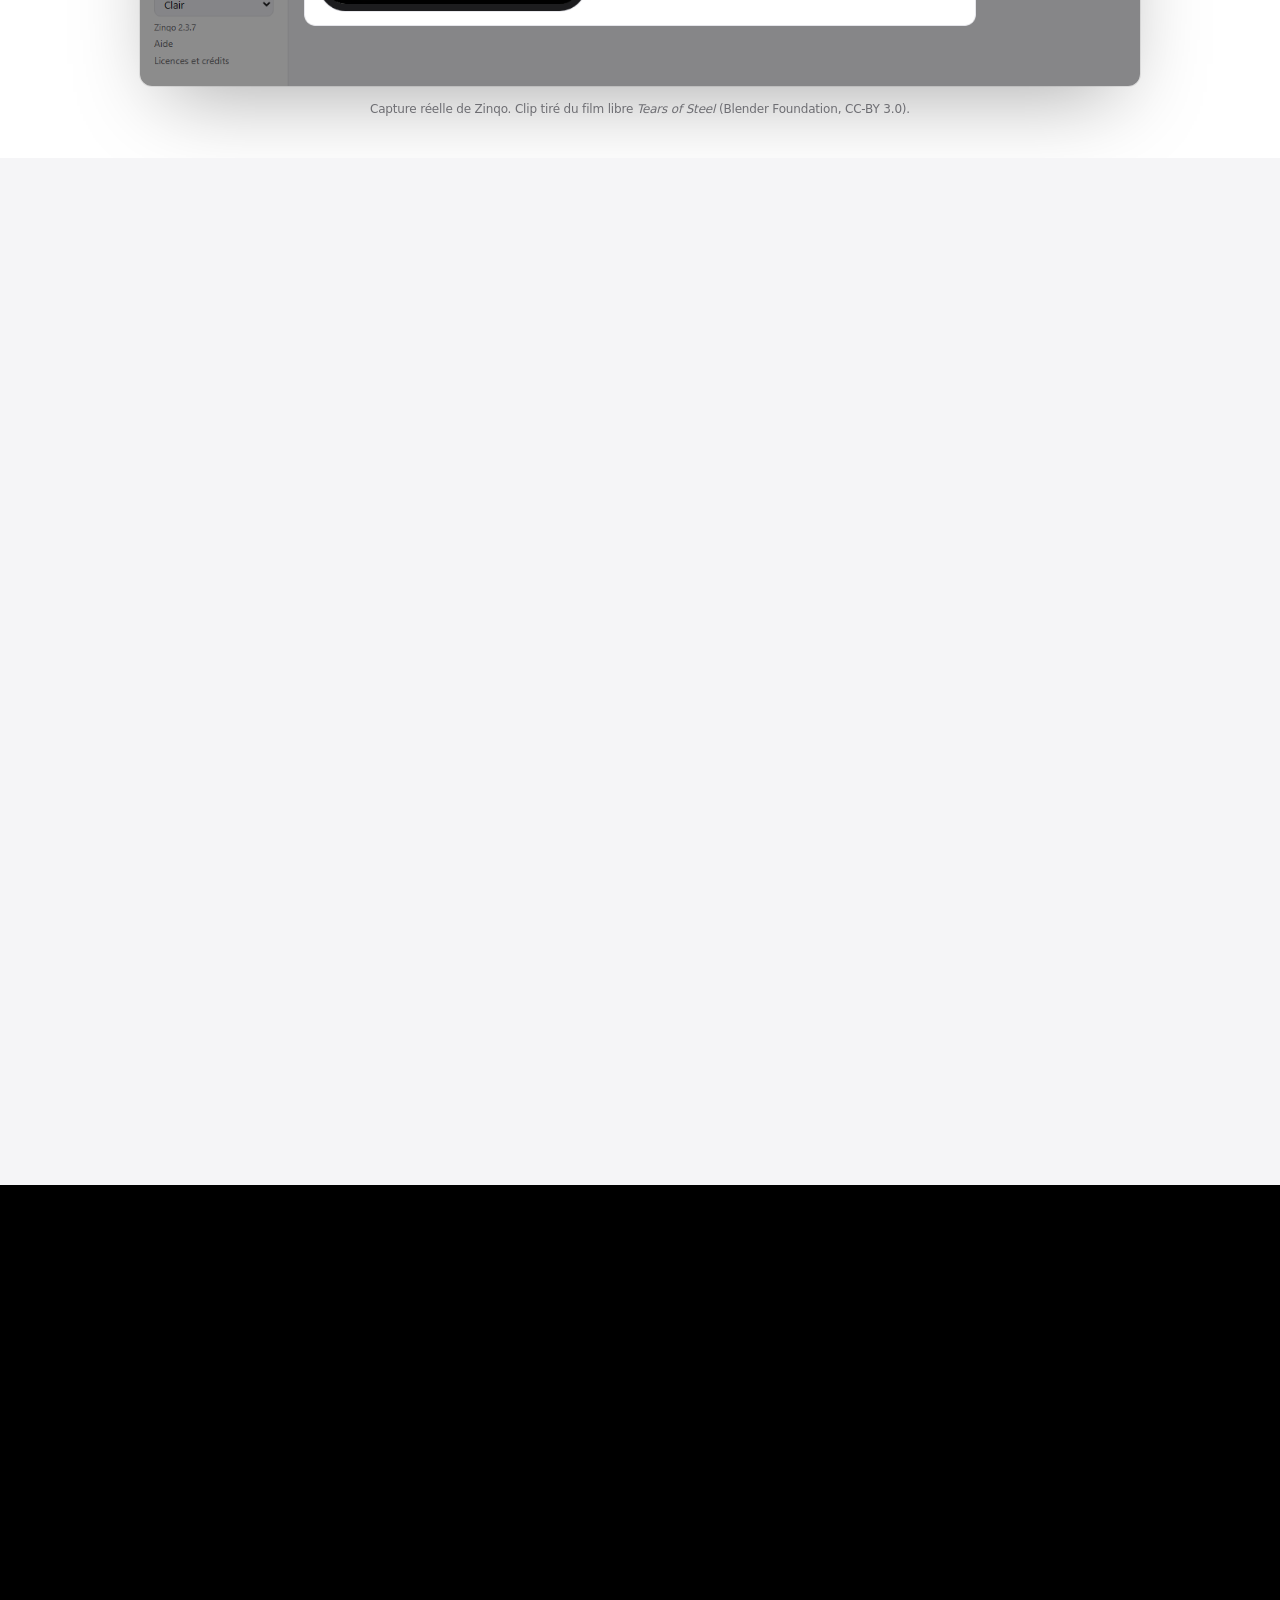
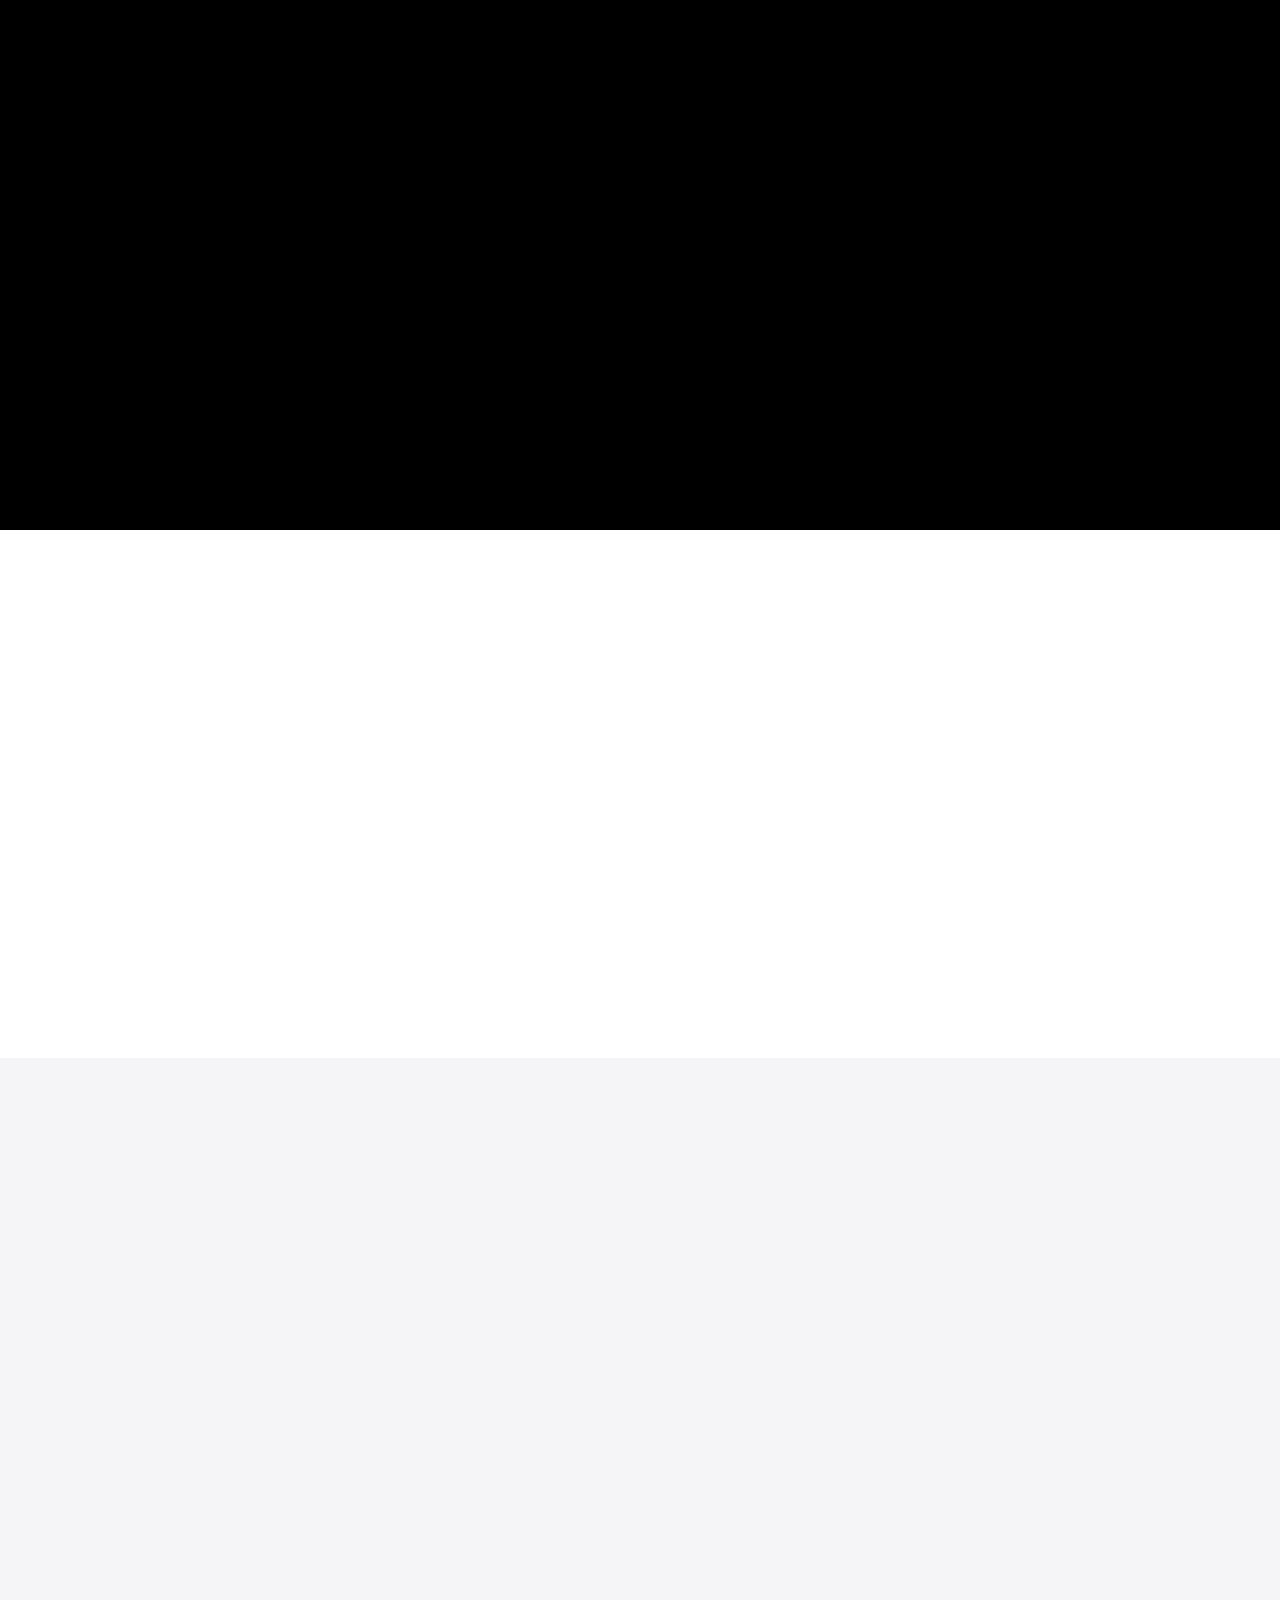
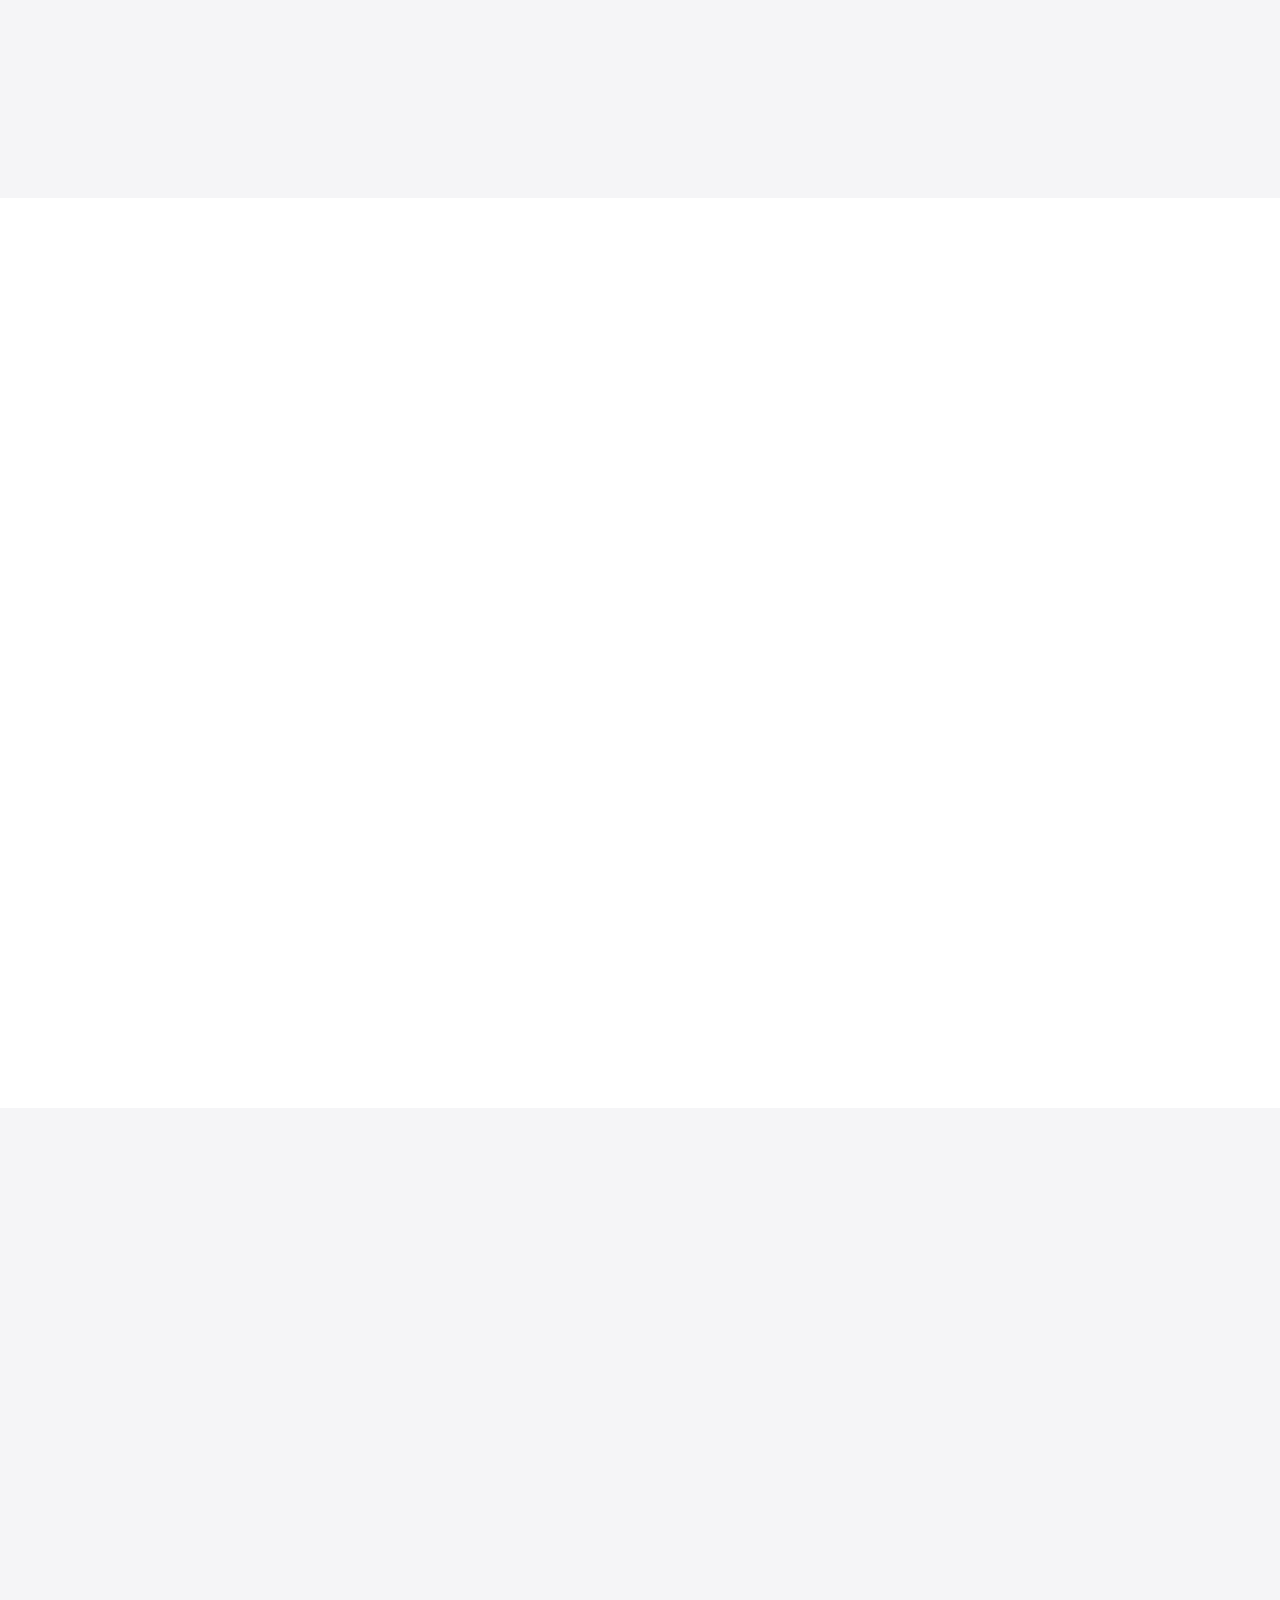
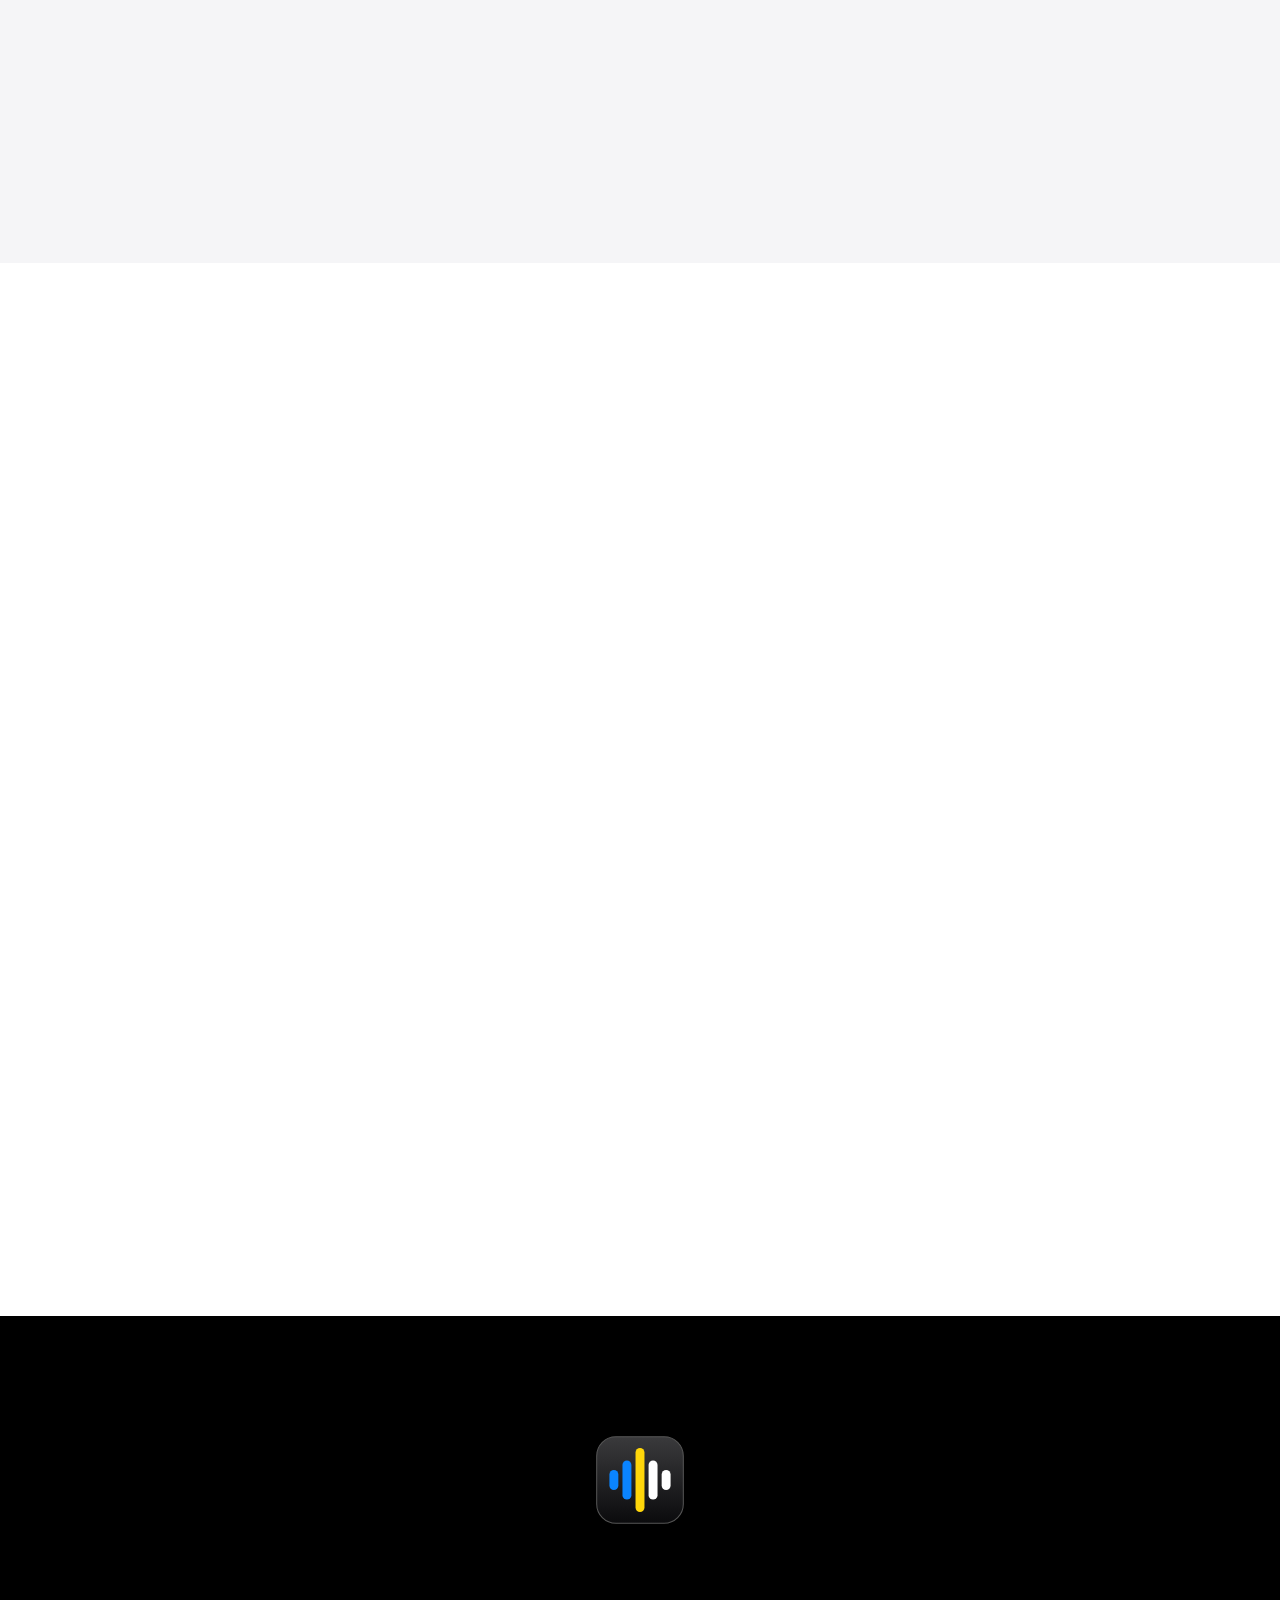
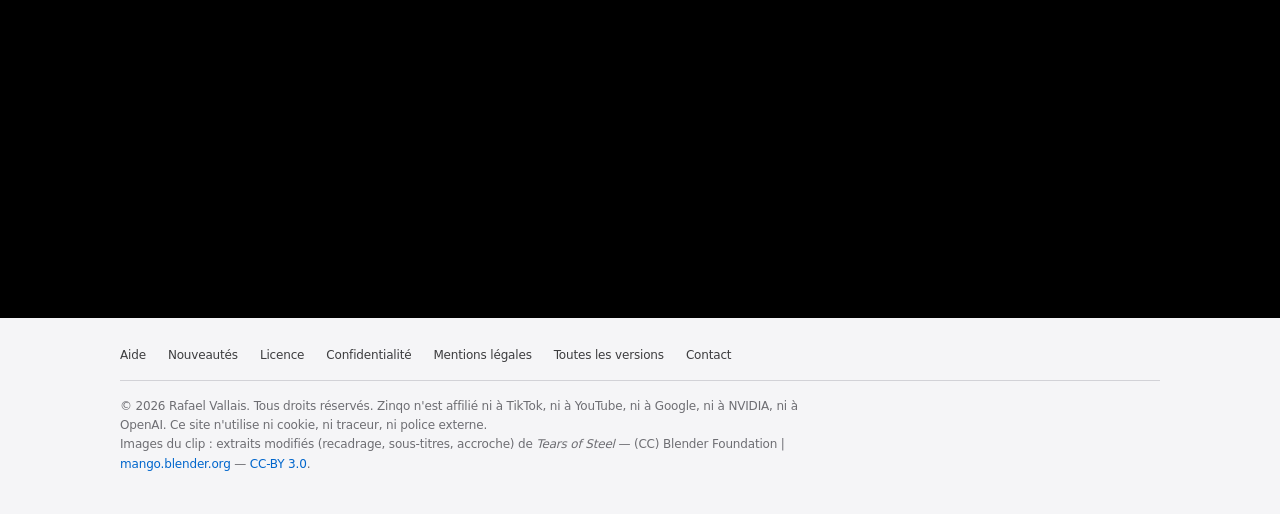
==== commit 690335ab: "Site : synchronise avec Zinqo 2.4.1 Co-Authored-By: Claude Sonnet 5.5 <noreply@anthropic.com>" ====
--- a/docs/index.html
+++ b/docs/index.html
@@ -44,7 +44,7 @@
     <a class="small more" href="#smartscreen">Un avertissement Windows au premier lancement</a>
   </div>
   <aside class="nouv" aria-labelledby="t-nouv"><!--NOUV-->
-  <div class="nc2"><div><div class="nh"><h2 id="t-nouv">Nouveau dans la version 2.4.0</h2><a class="small more" href="nouveautes.html">Toutes les nouveautés</a></div><ul><li>L'onglet «&nbsp;iPhone&nbsp;» devient «&nbsp;Envoi&nbsp;»&nbsp;: les textes parlent de «&nbsp;téléphone&nbsp;» (iPhone ou Android), avec un bouton «&nbsp;Utiliser Google Drive&nbsp;» en plus.</li></ul></div><div><div class="nh"><h2 id="t-av">Prochainement</h2><span class="small">Idées en cours, sans date</span></div><ul><li>Zinqo en anglais, avec le choix de la langue à l'installation.</li><li>Piloter Zinqo depuis un assistant IA&nbsp;: créer et suivre ses clips en lui parlant.</li><li>Envoyer un clip sur son téléphone, même hors de chez soi.</li></ul></div></div><!--/NOUV--></aside>
+  <div class="nc2"><div><div class="nh"><h2 id="t-nouv">Nouveau dans la version 2.4.1</h2><a class="small more" href="nouveautes.html">Toutes les nouveautés</a></div><ul><li>Onglet IA&nbsp;: quand tu enregistres ta clé Gemini, un compteur montre que la vérification avance (jusqu'à 1 minute si Google est chargé), et «&nbsp;dernière vérification&nbsp;» affiche bien l'heure de ce test.</li></ul></div><div><div class="nh"><h2 id="t-av">Prochainement</h2><span class="small">Idées en cours, sans date</span></div><ul><li>Zinqo en anglais, avec le choix de la langue à l'installation.</li><li>Piloter Zinqo depuis un assistant IA&nbsp;: créer et suivre ses clips en lui parlant.</li><li>Envoyer un clip sur son téléphone, même hors de chez soi.</li></ul></div></div><!--/NOUV--></aside>
 
   <figure class="stage">
     <picture><source media="(prefers-color-scheme: dark)" srcset="img/ui-apercu-dark.webp 1280w, img/ui-apercu-dark@2x.webp 2560w" sizes="(min-width:1040px) 1000px, 100vw"><img class="shot-img" src="img/ui-apercu-light.webp" srcset="img/ui-apercu-light.webp 1280w, img/ui-apercu-light@2x.webp 2560w" sizes="(min-width:1040px) 1000px, 100vw" width="1280" height="800" fetchpriority="high" alt="Capture de Zinqo : l'aperçu d'un clip vertical dans un cadre de téléphone, avec l'accroche « You're a jerk, Tom! » et les sous-titres, à côté des boutons Copier la légende et Ouvrir le dossier."></picture>
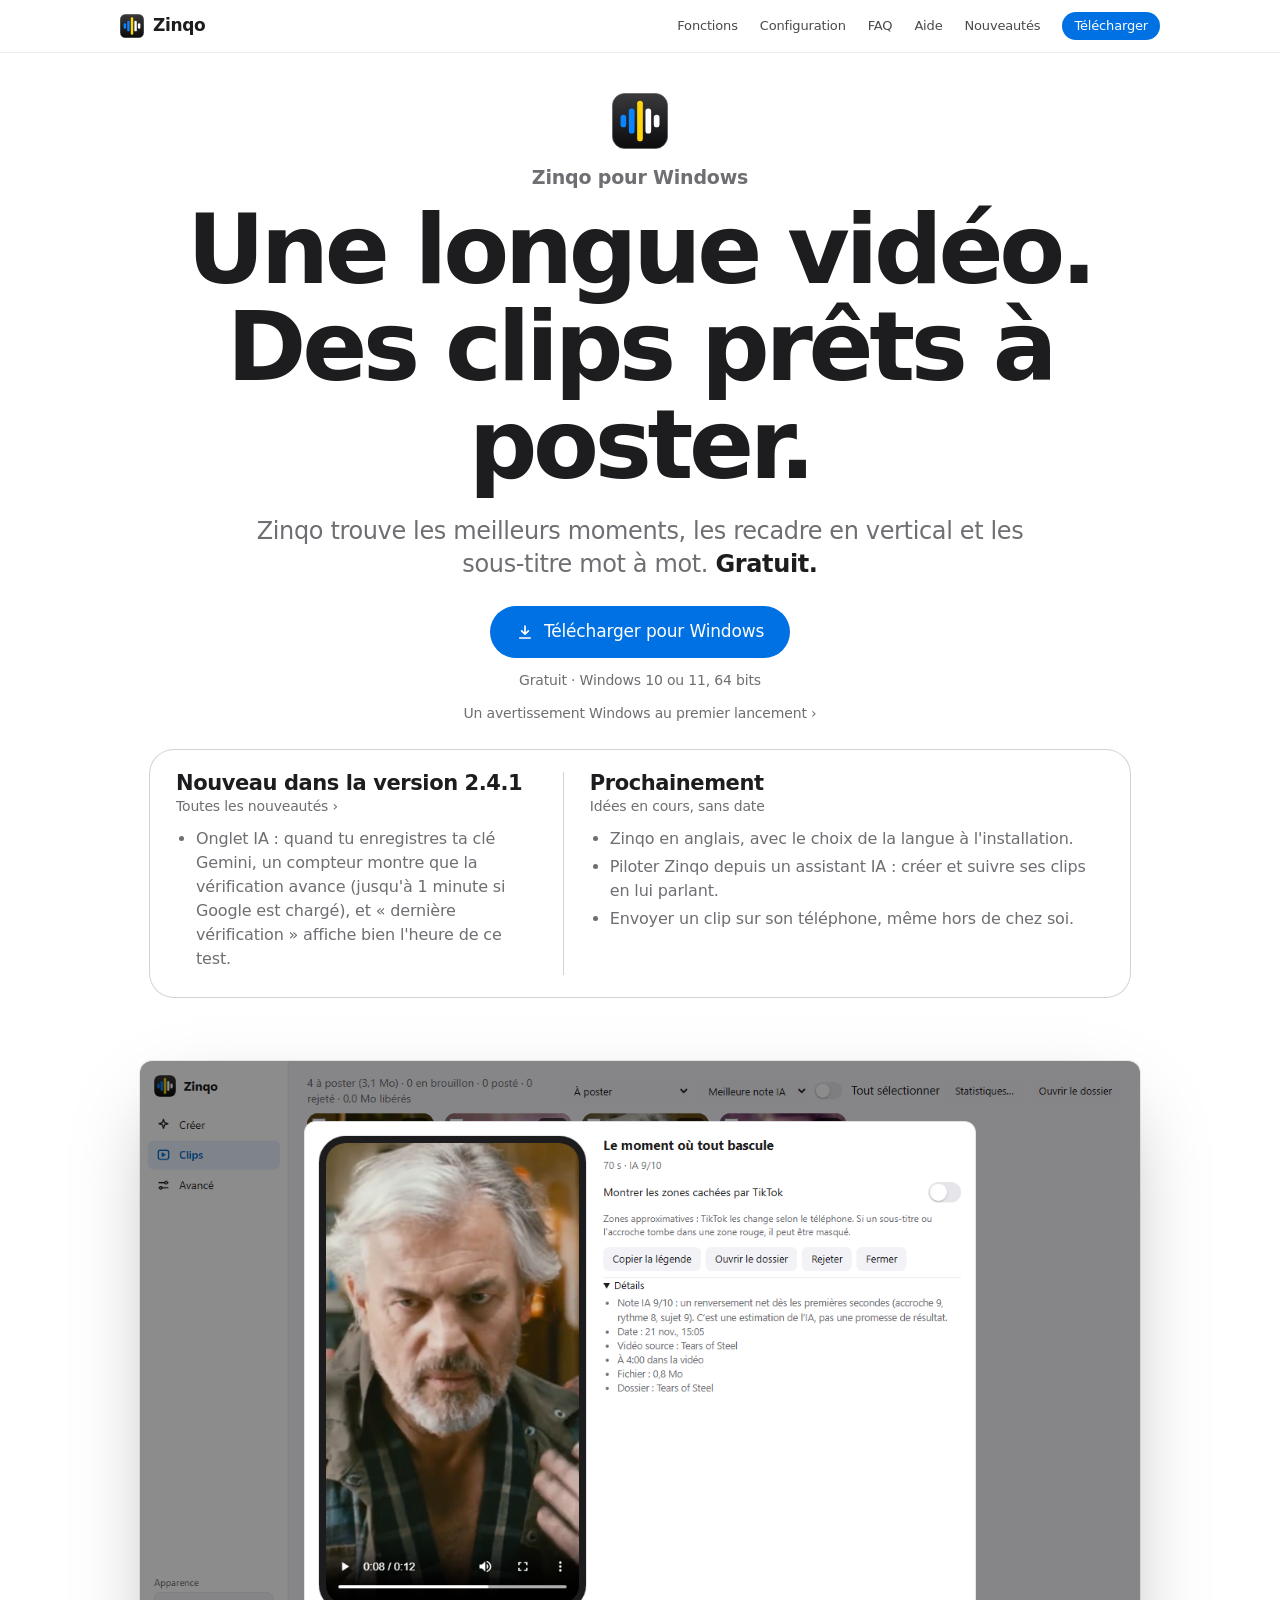
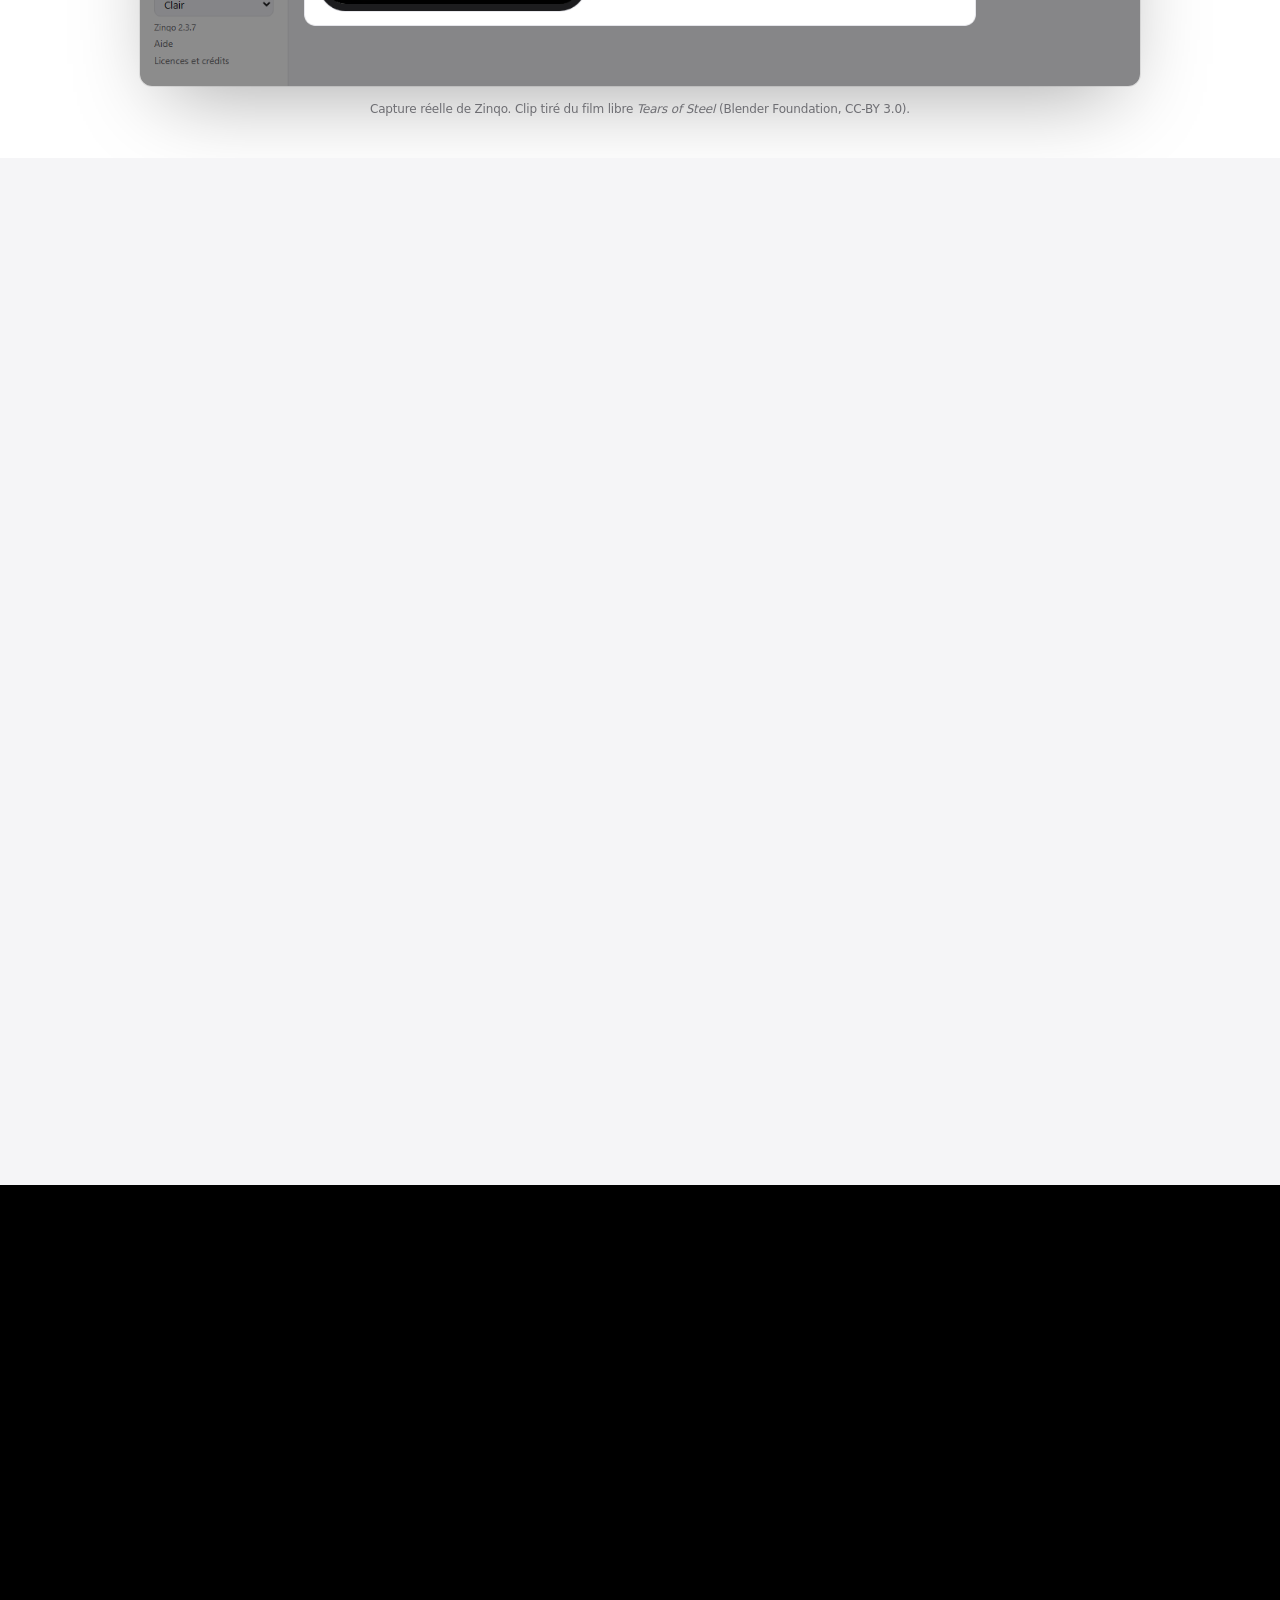
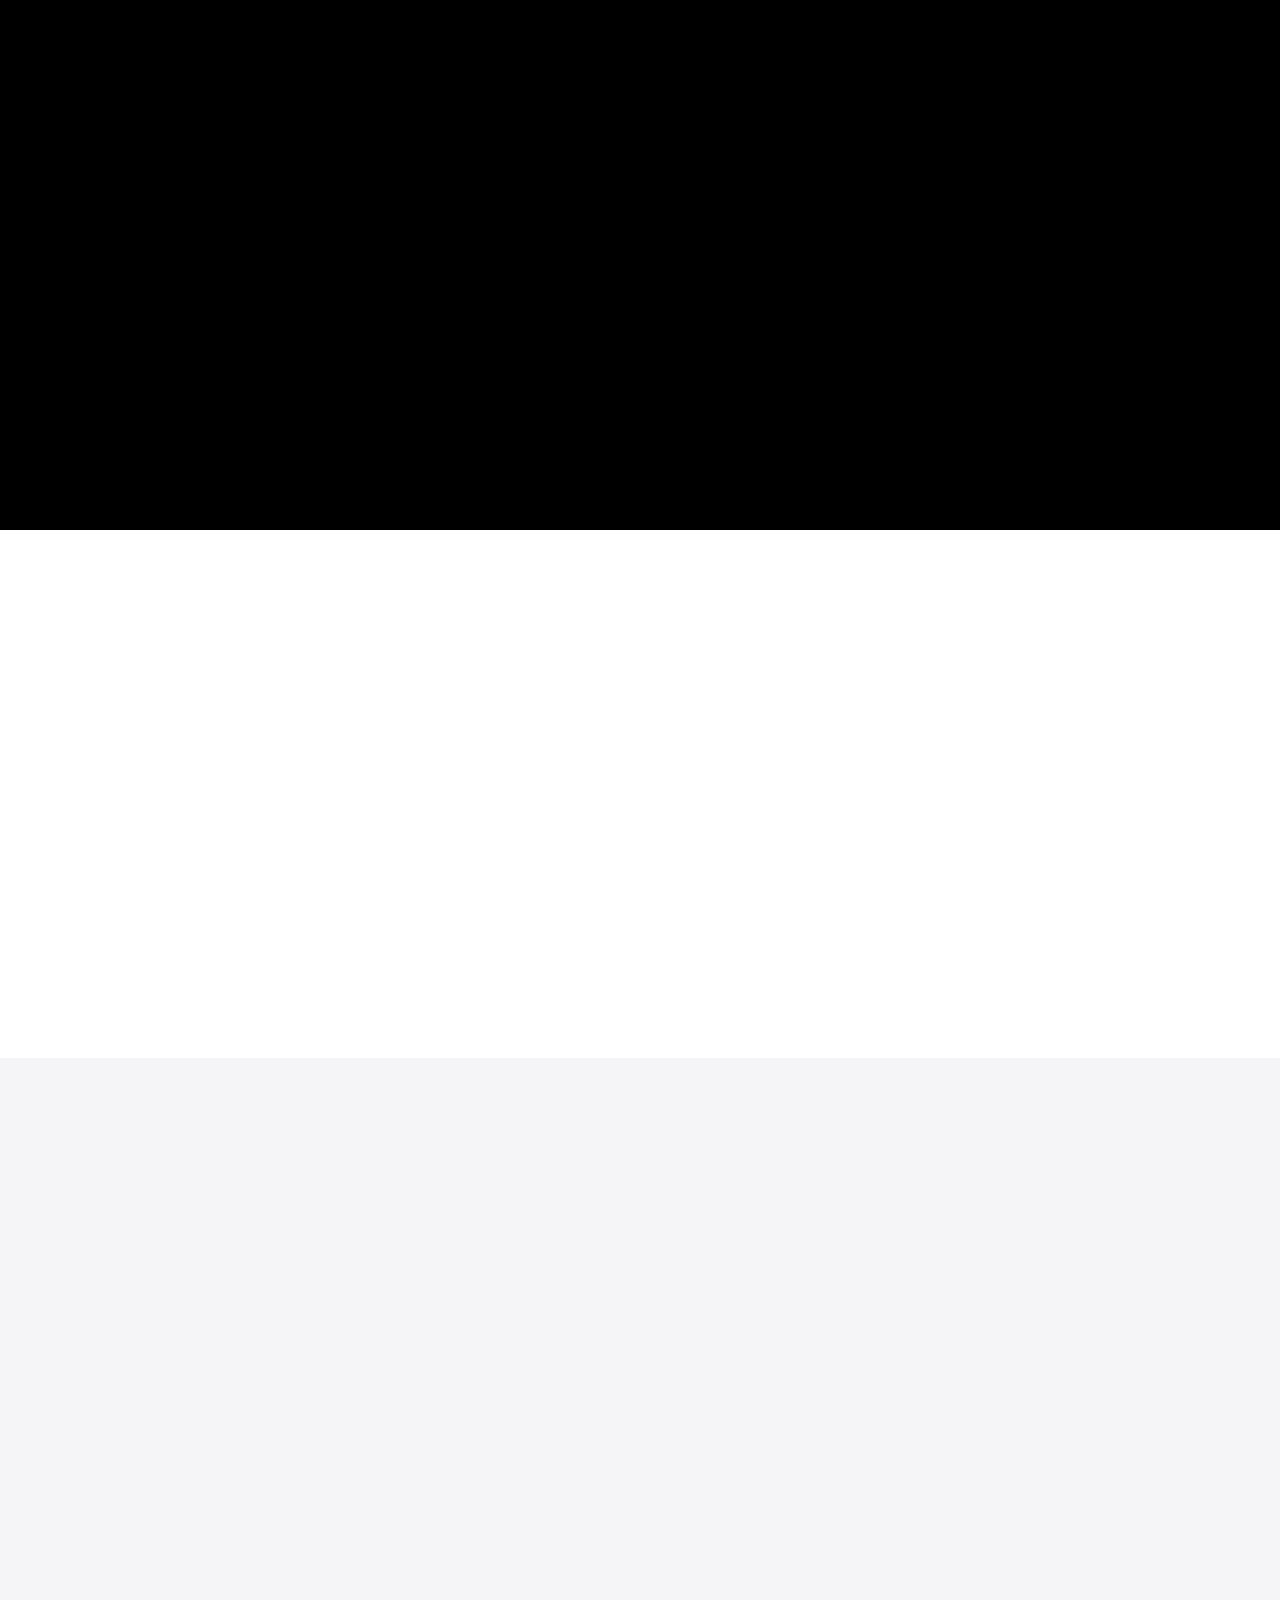
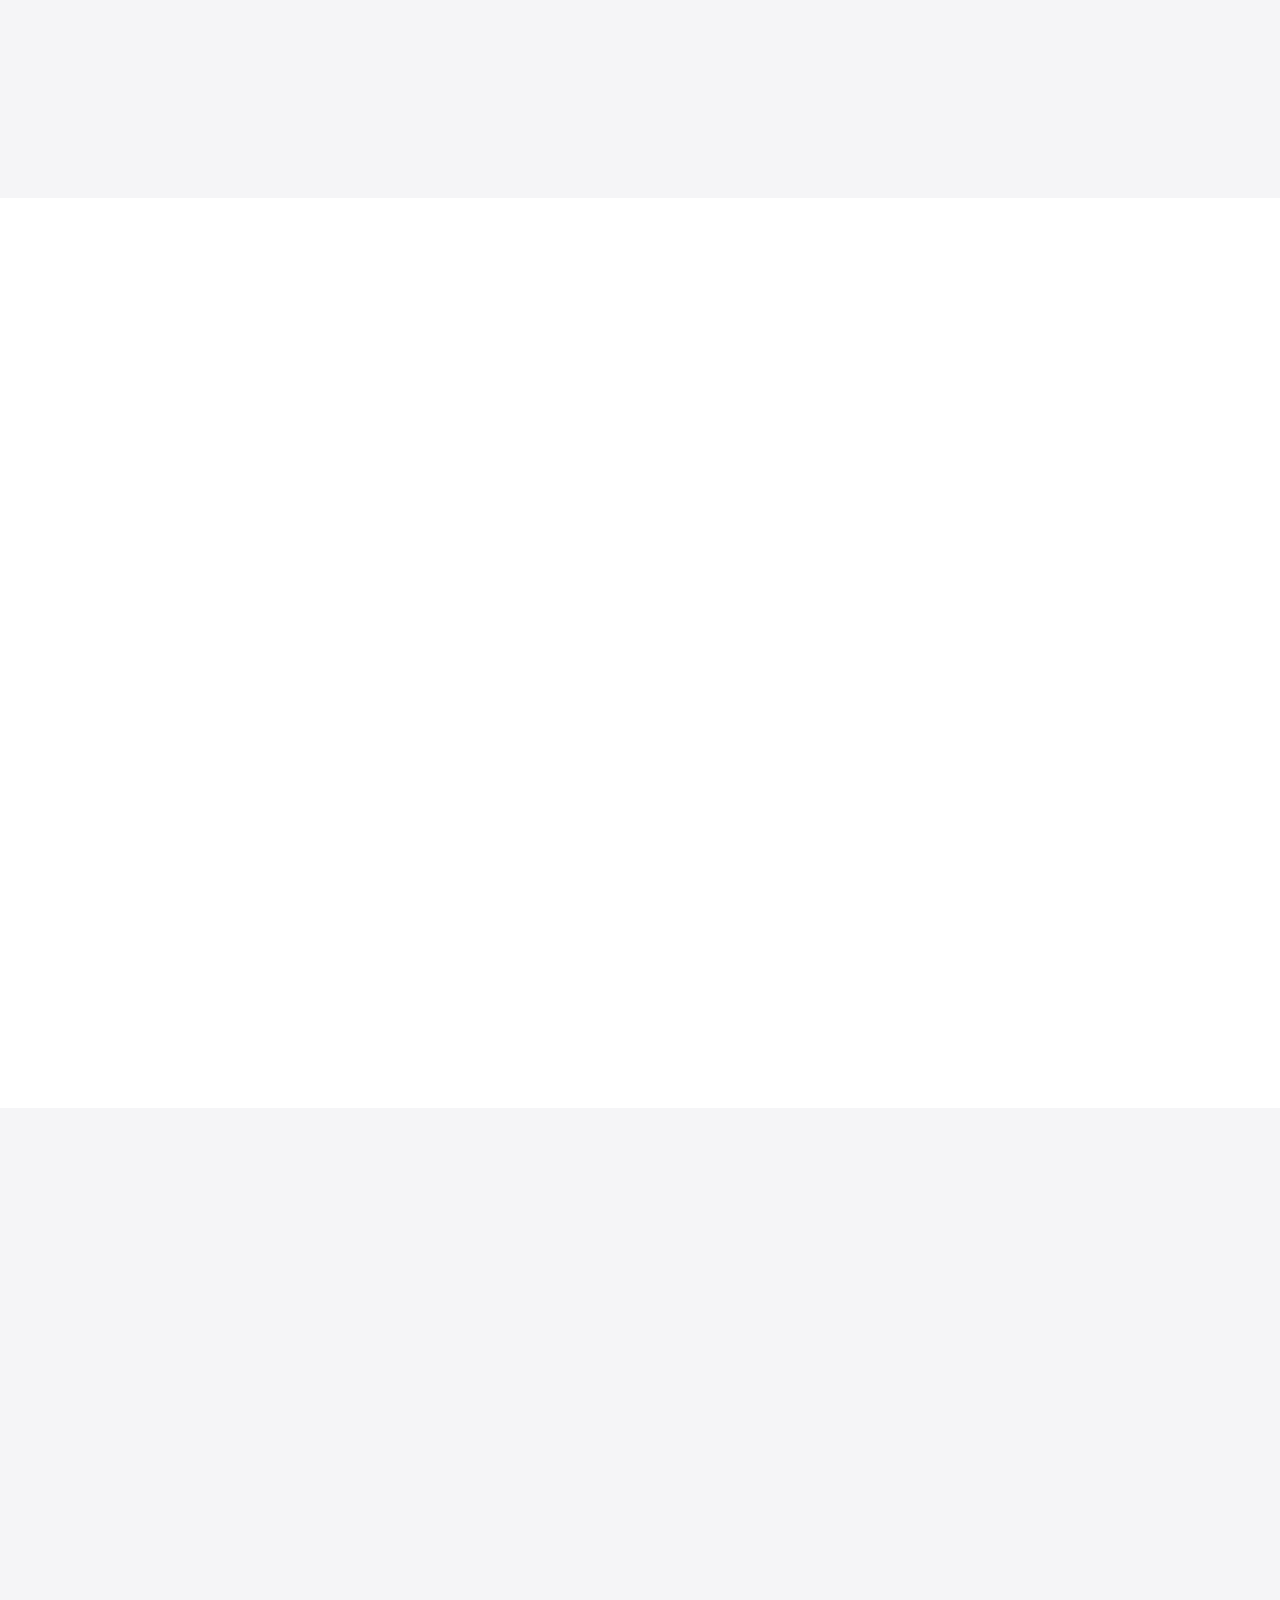
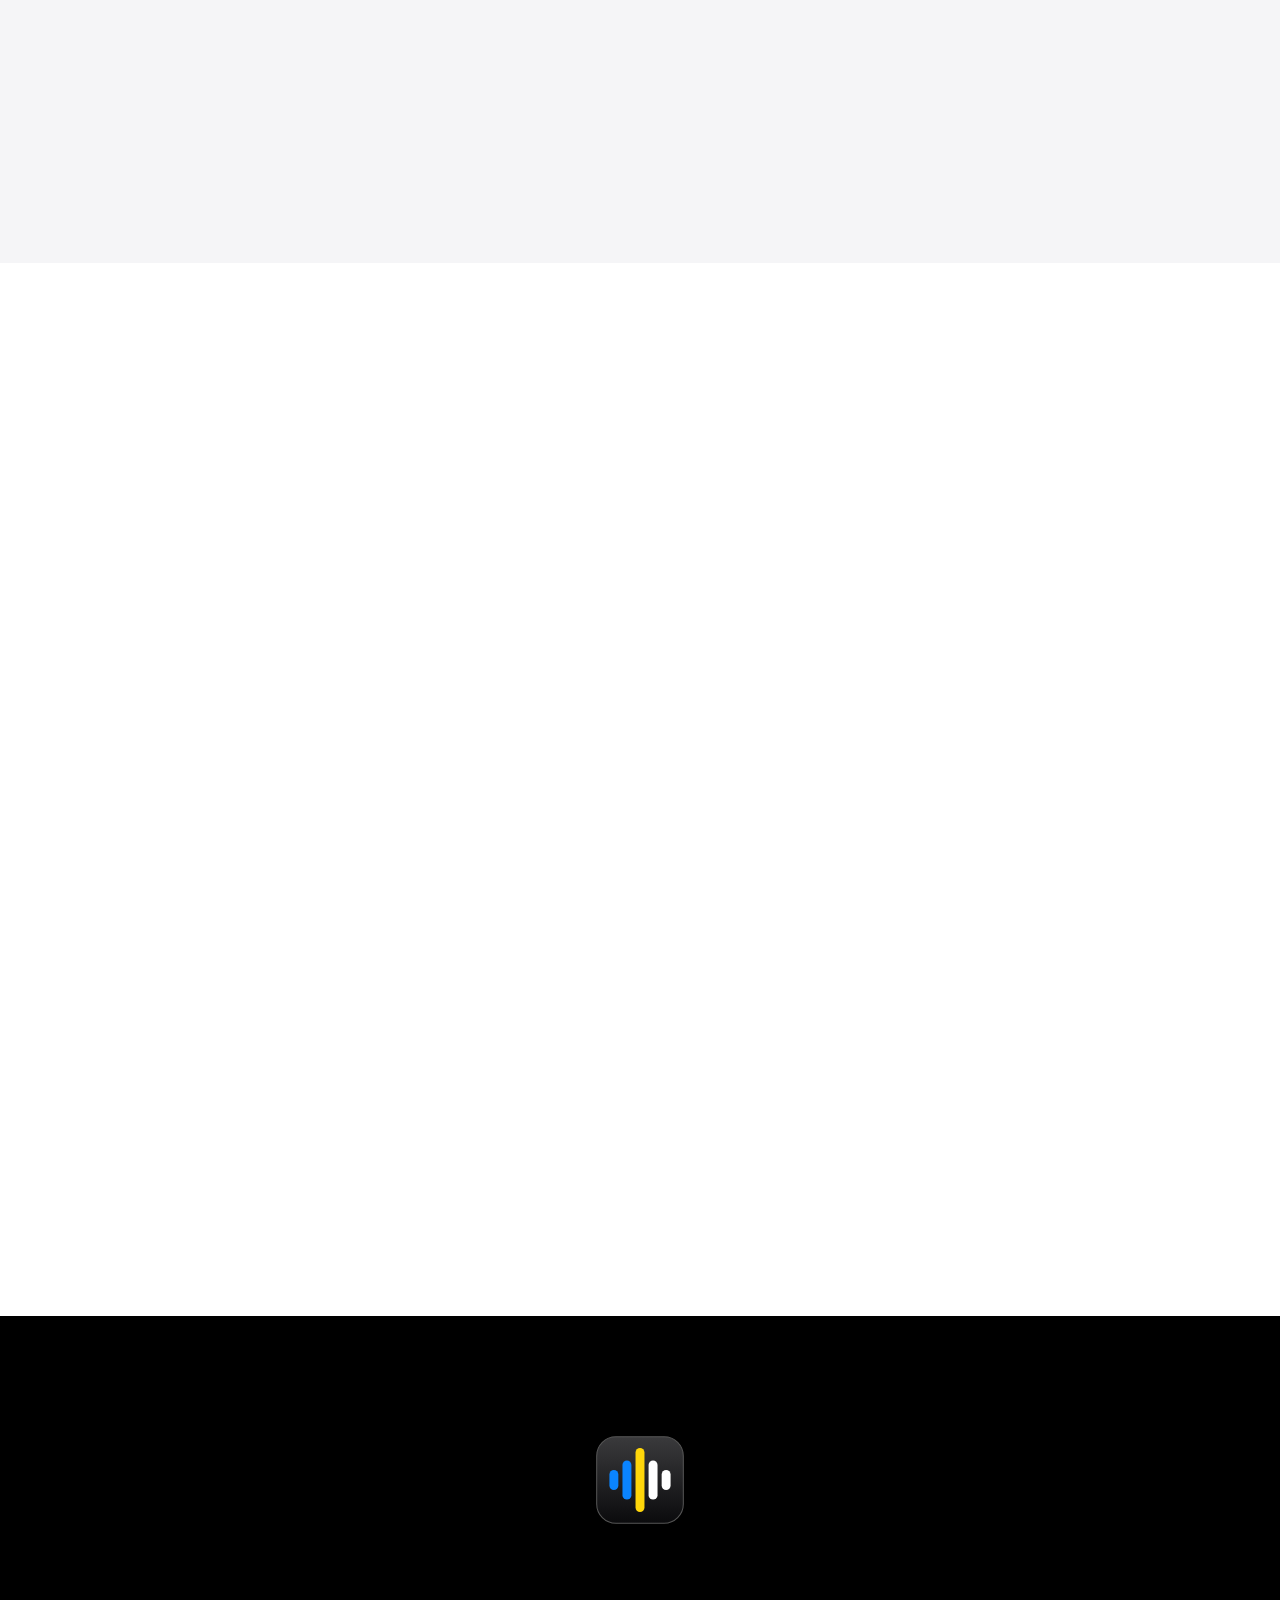
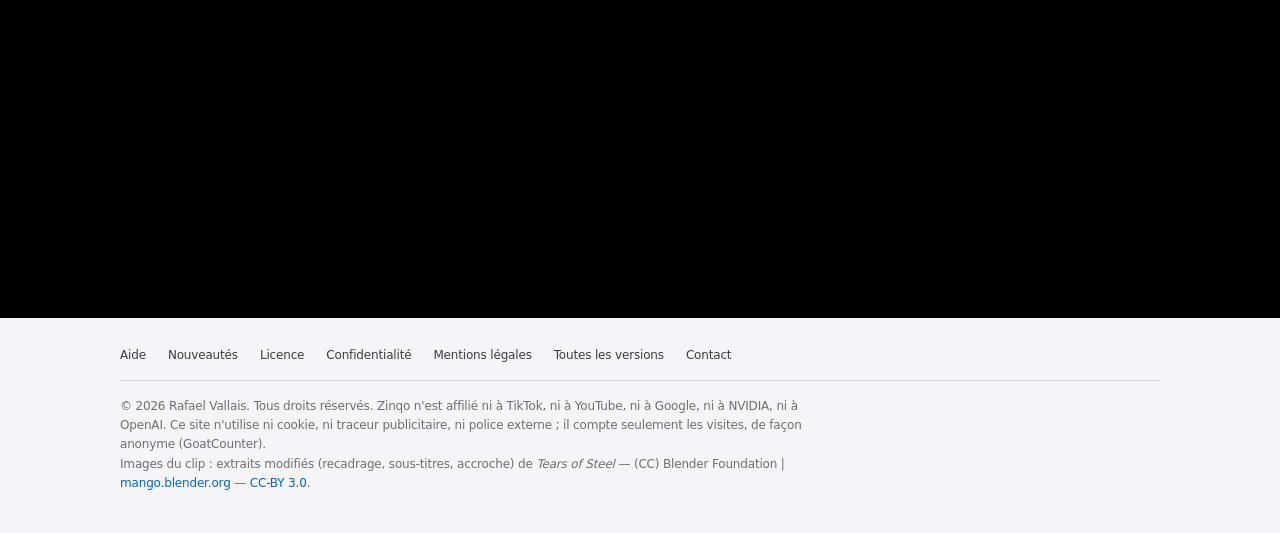
==== commit 153aaa53: "Site : synchronise avec Zinqo 2.4.2 Co-Authored-By: Claude Sonnet 5.5 <noreply@anthropic.com>" ====
--- a/docs/index.html
+++ b/docs/index.html
@@ -5,7 +5,7 @@
 <meta name="viewport" content="width=device-width, initial-scale=1">
 <title>Zinqo : des clips verticaux sous-titrés à partir de tes longues vidéos</title>
 <meta name="description" content="Zinqo trouve les meilleurs moments d'une longue vidéo et en fait des clips verticaux de 65 à 75 secondes, sous-titrés mot à mot. Gratuit, pour Windows, tout se passe sur ton PC.">
-<meta http-equiv="Content-Security-Policy" content="default-src 'none'; img-src 'self' data:; media-src 'self'; style-src 'self'; script-src 'self'; connect-src https://api.github.com; base-uri 'none'; form-action 'none'">
+<meta http-equiv="Content-Security-Policy" content="default-src 'none'; img-src 'self' data: https://zinqo.goatcounter.com; media-src 'self'; style-src 'self'; script-src 'self'; connect-src https://api.github.com; base-uri 'none'; form-action 'none'">
 <meta name="theme-color" content="#ffffff" media="(prefers-color-scheme: light)">
 <meta name="theme-color" content="#000000" media="(prefers-color-scheme: dark)">
 <link rel="icon" href="zinqo.svg" type="image/svg+xml">
@@ -208,7 +208,7 @@
     <a href="https://github.com/DXTR-Codex/zinqo/releases" rel="noopener">Toutes les versions</a>
     <a href="mailto:vallais.rafael@gmail.com">Contact</a>
   </nav>
-  <p>© 2026 Rafael Vallais. Tous droits réservés. Zinqo n'est affilié ni à TikTok, ni à YouTube, ni à Google, ni à NVIDIA, ni à OpenAI. Ce site n'utilise ni cookie, ni traceur, ni police externe.</p>
+  <p>© 2026 Rafael Vallais. Tous droits réservés. Zinqo n'est affilié ni à TikTok, ni à YouTube, ni à Google, ni à NVIDIA, ni à OpenAI. Ce site n'utilise ni cookie, ni traceur publicitaire, ni police externe ; il compte seulement les visites, de façon anonyme (GoatCounter).</p>
   <p>Images du clip : extraits modifiés (recadrage, sous-titres, accroche) de <i>Tears of Steel</i> — (CC) Blender Foundation | <a href="https://mango.blender.org/" rel="noopener">mango.blender.org</a> — <a href="https://creativecommons.org/licenses/by/3.0/deed.fr" rel="noopener">CC-BY 3.0</a>.</p>
 </div></footer>
 <!--/FOOT-->
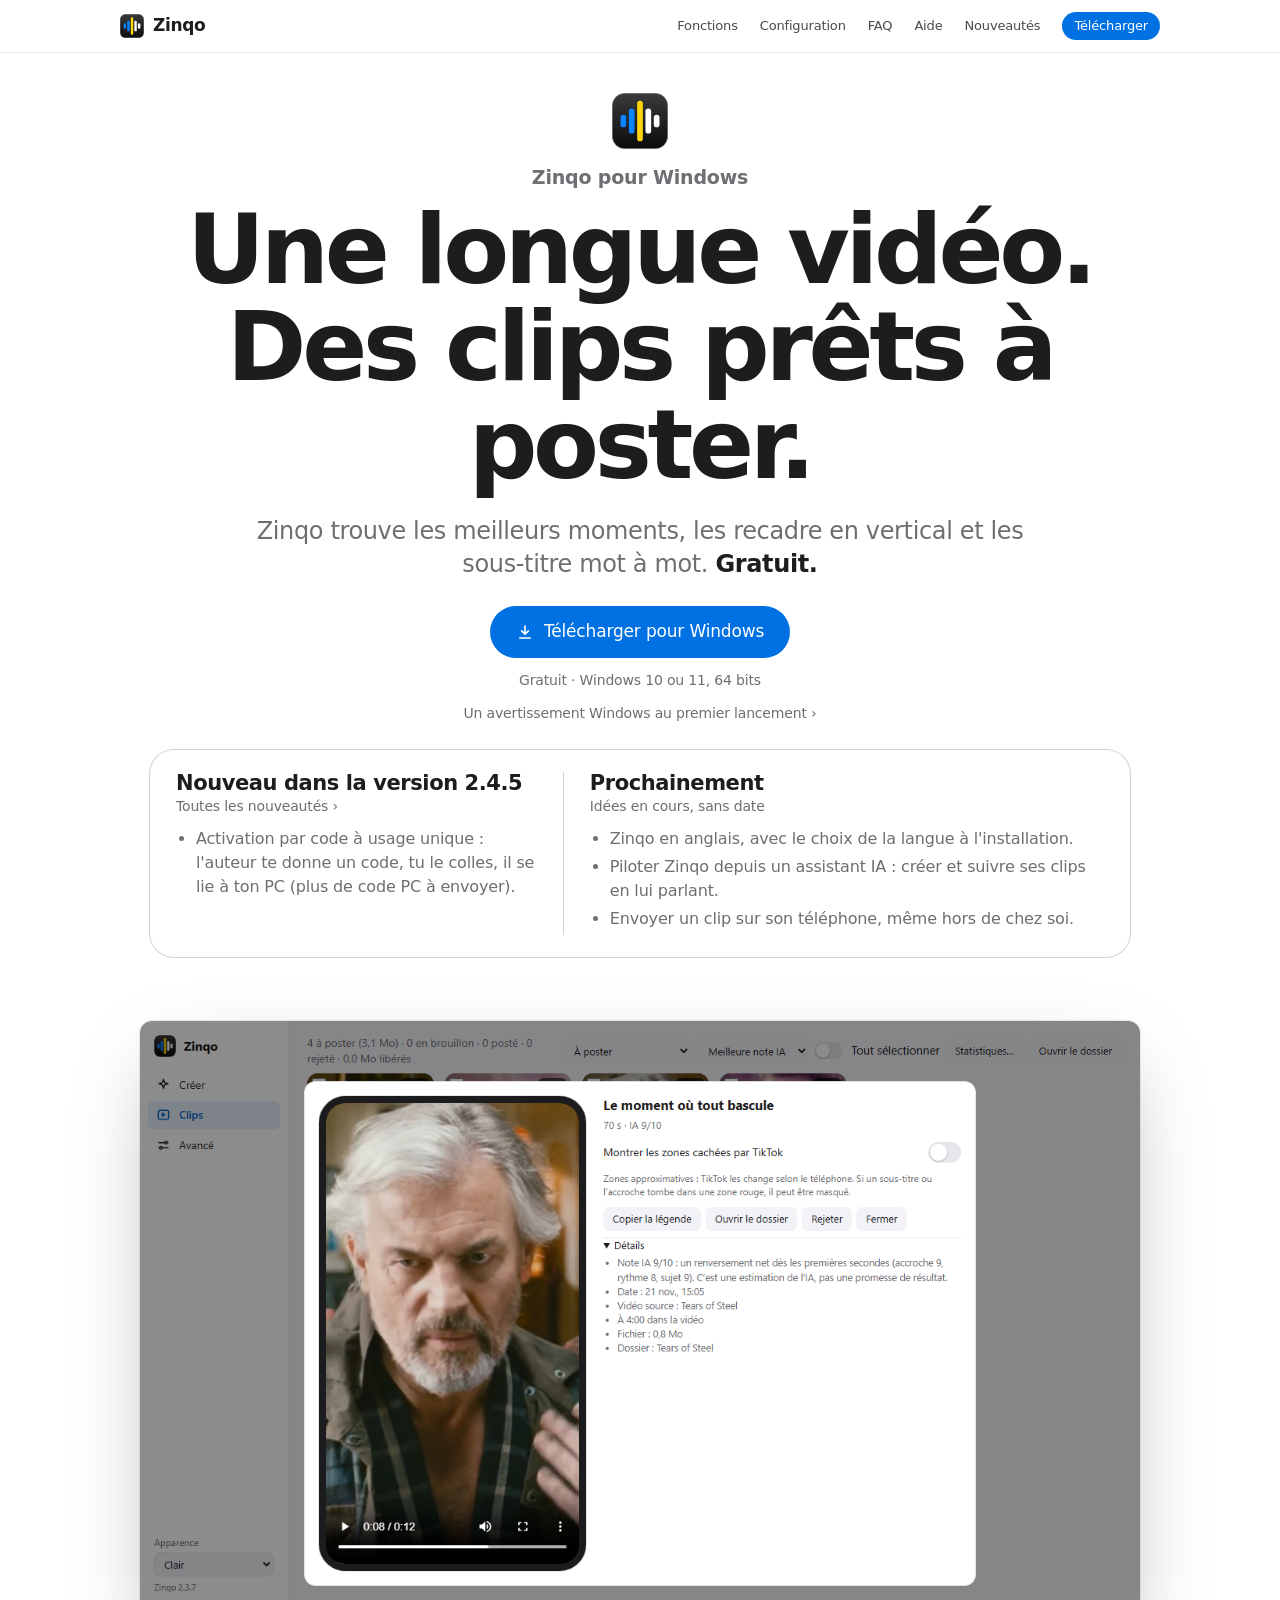
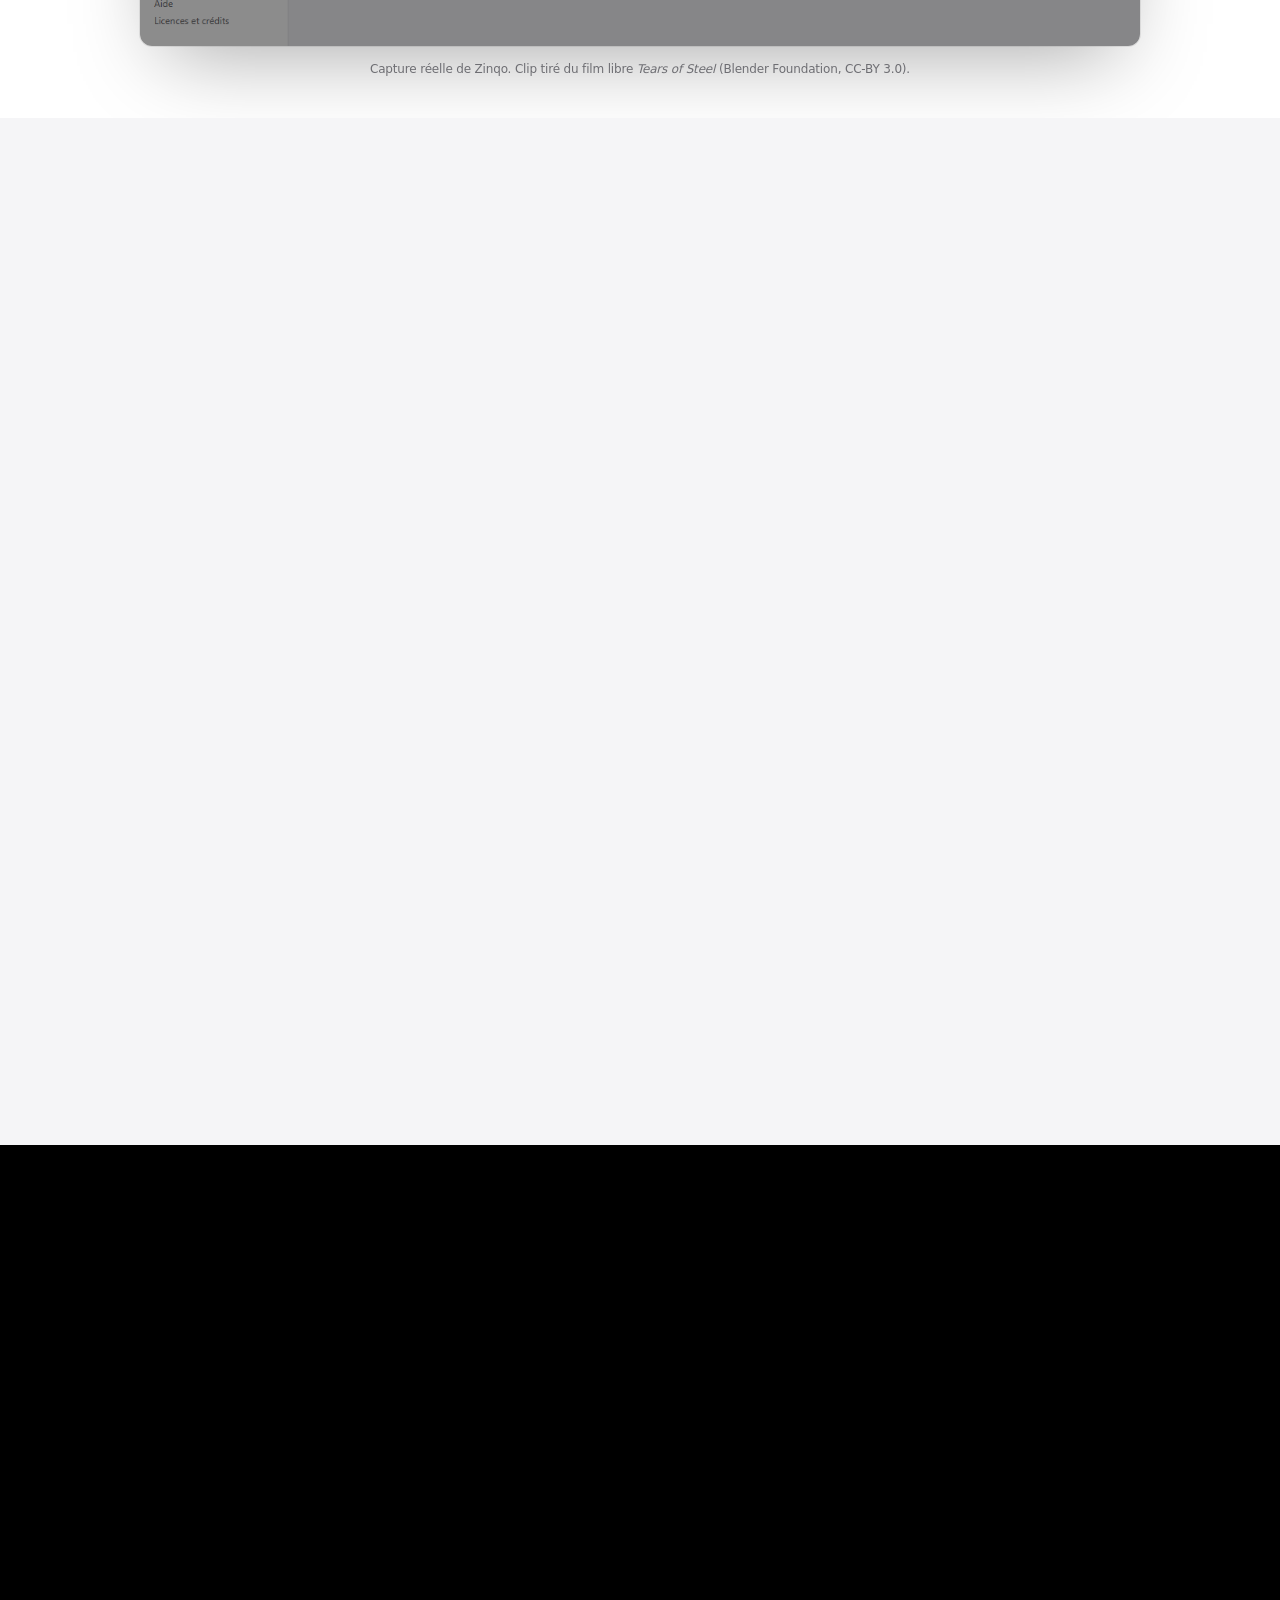
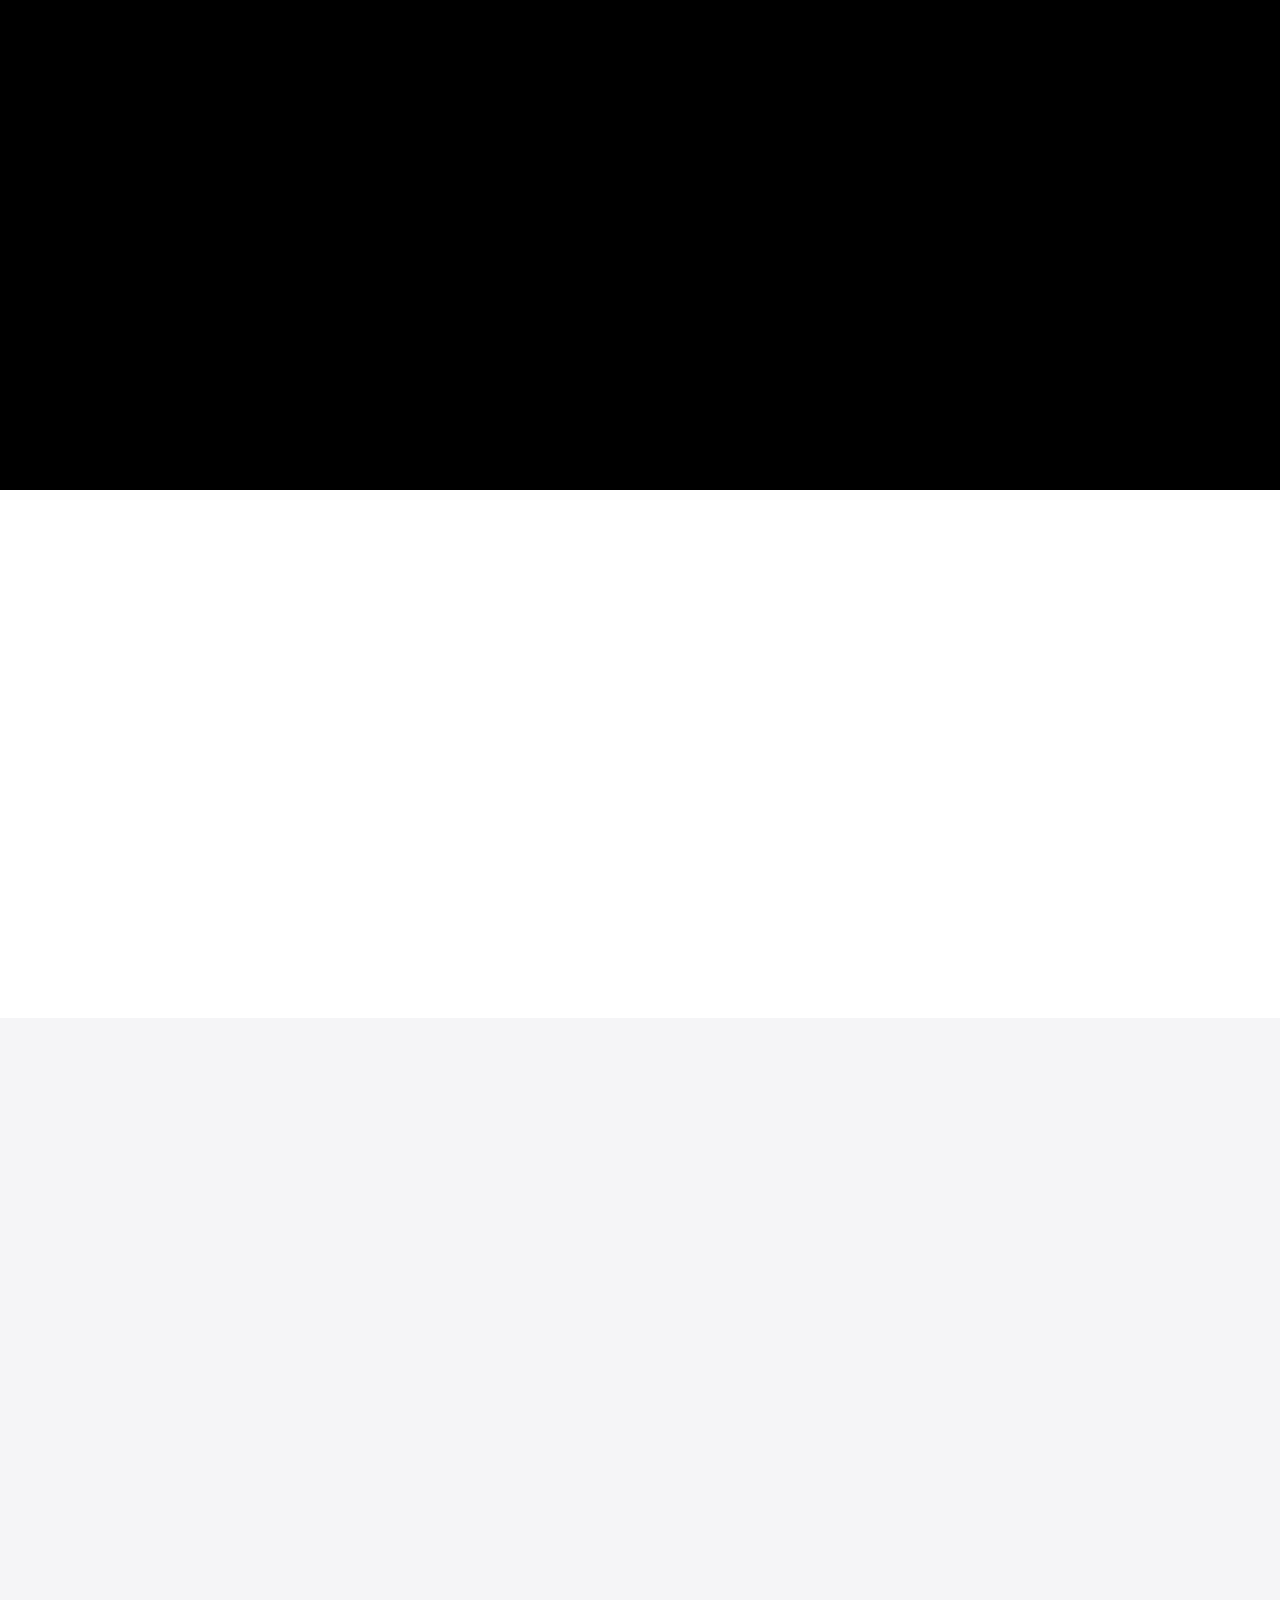
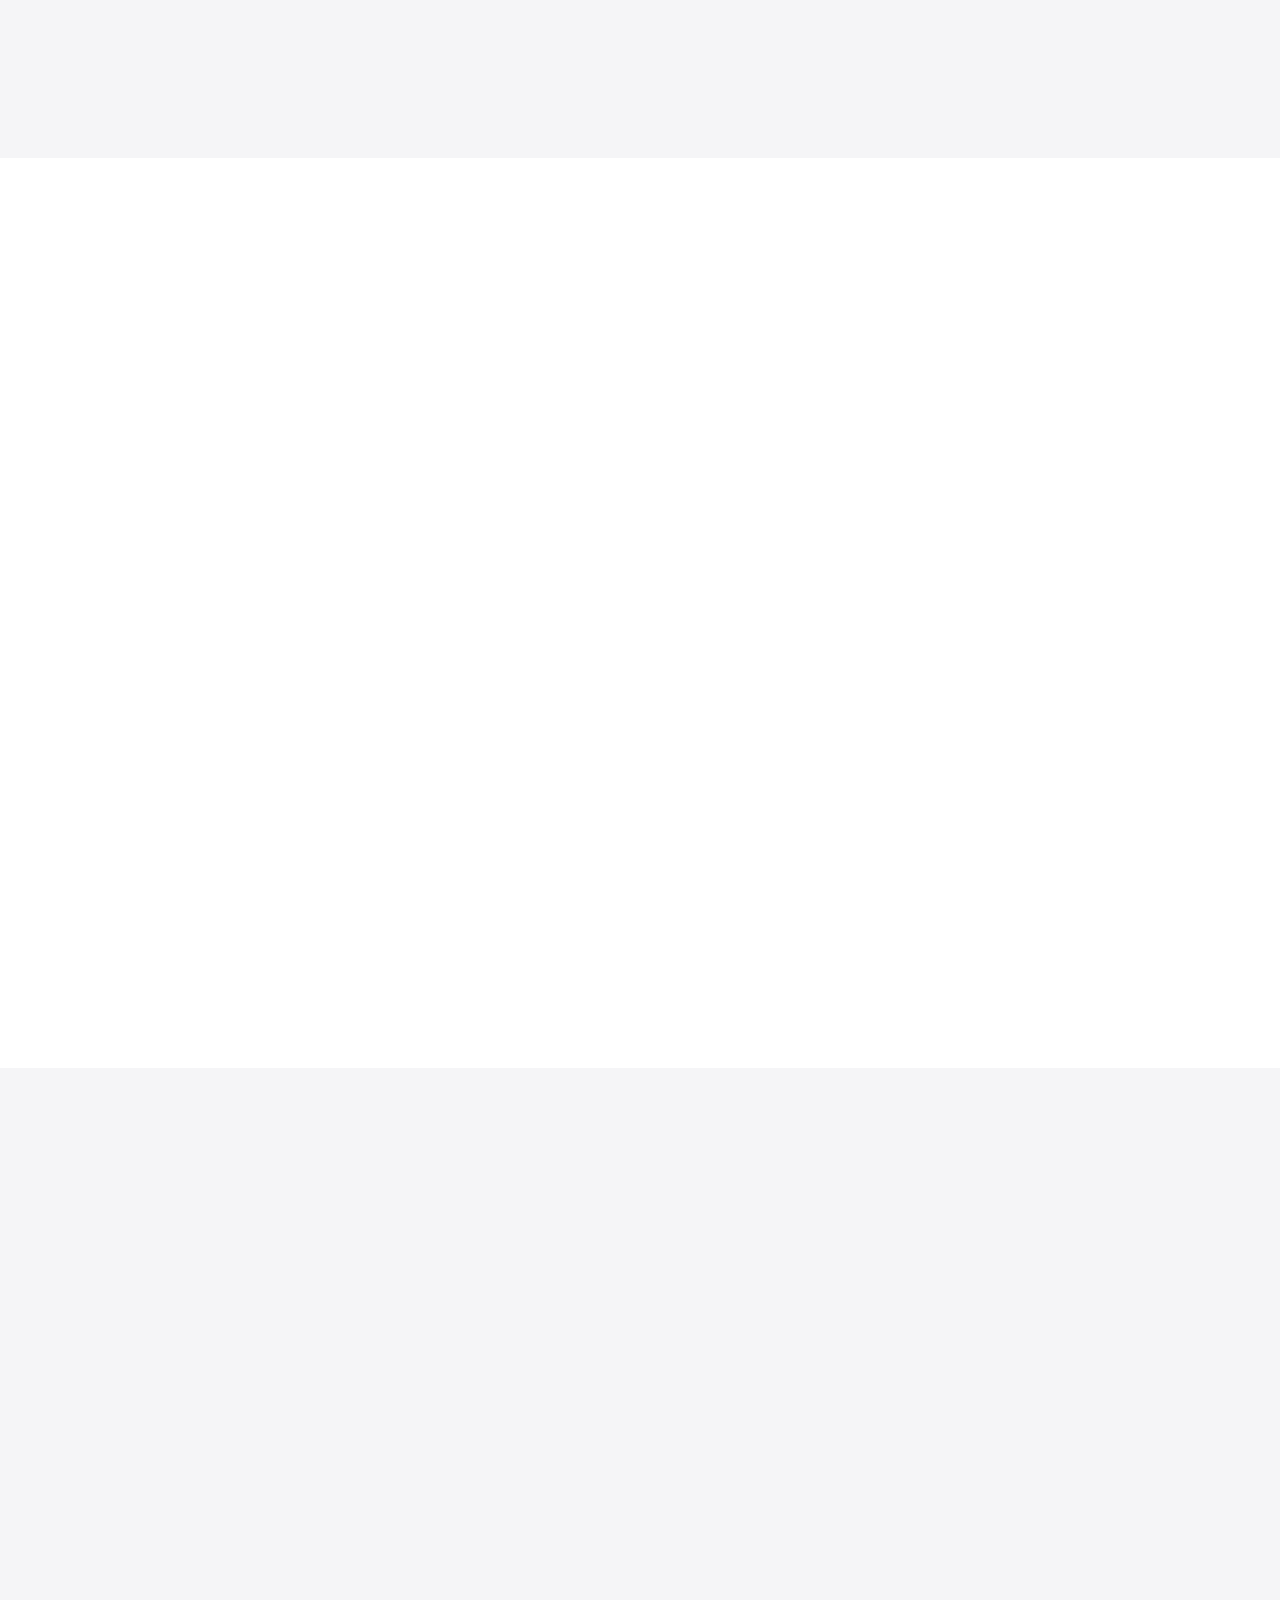
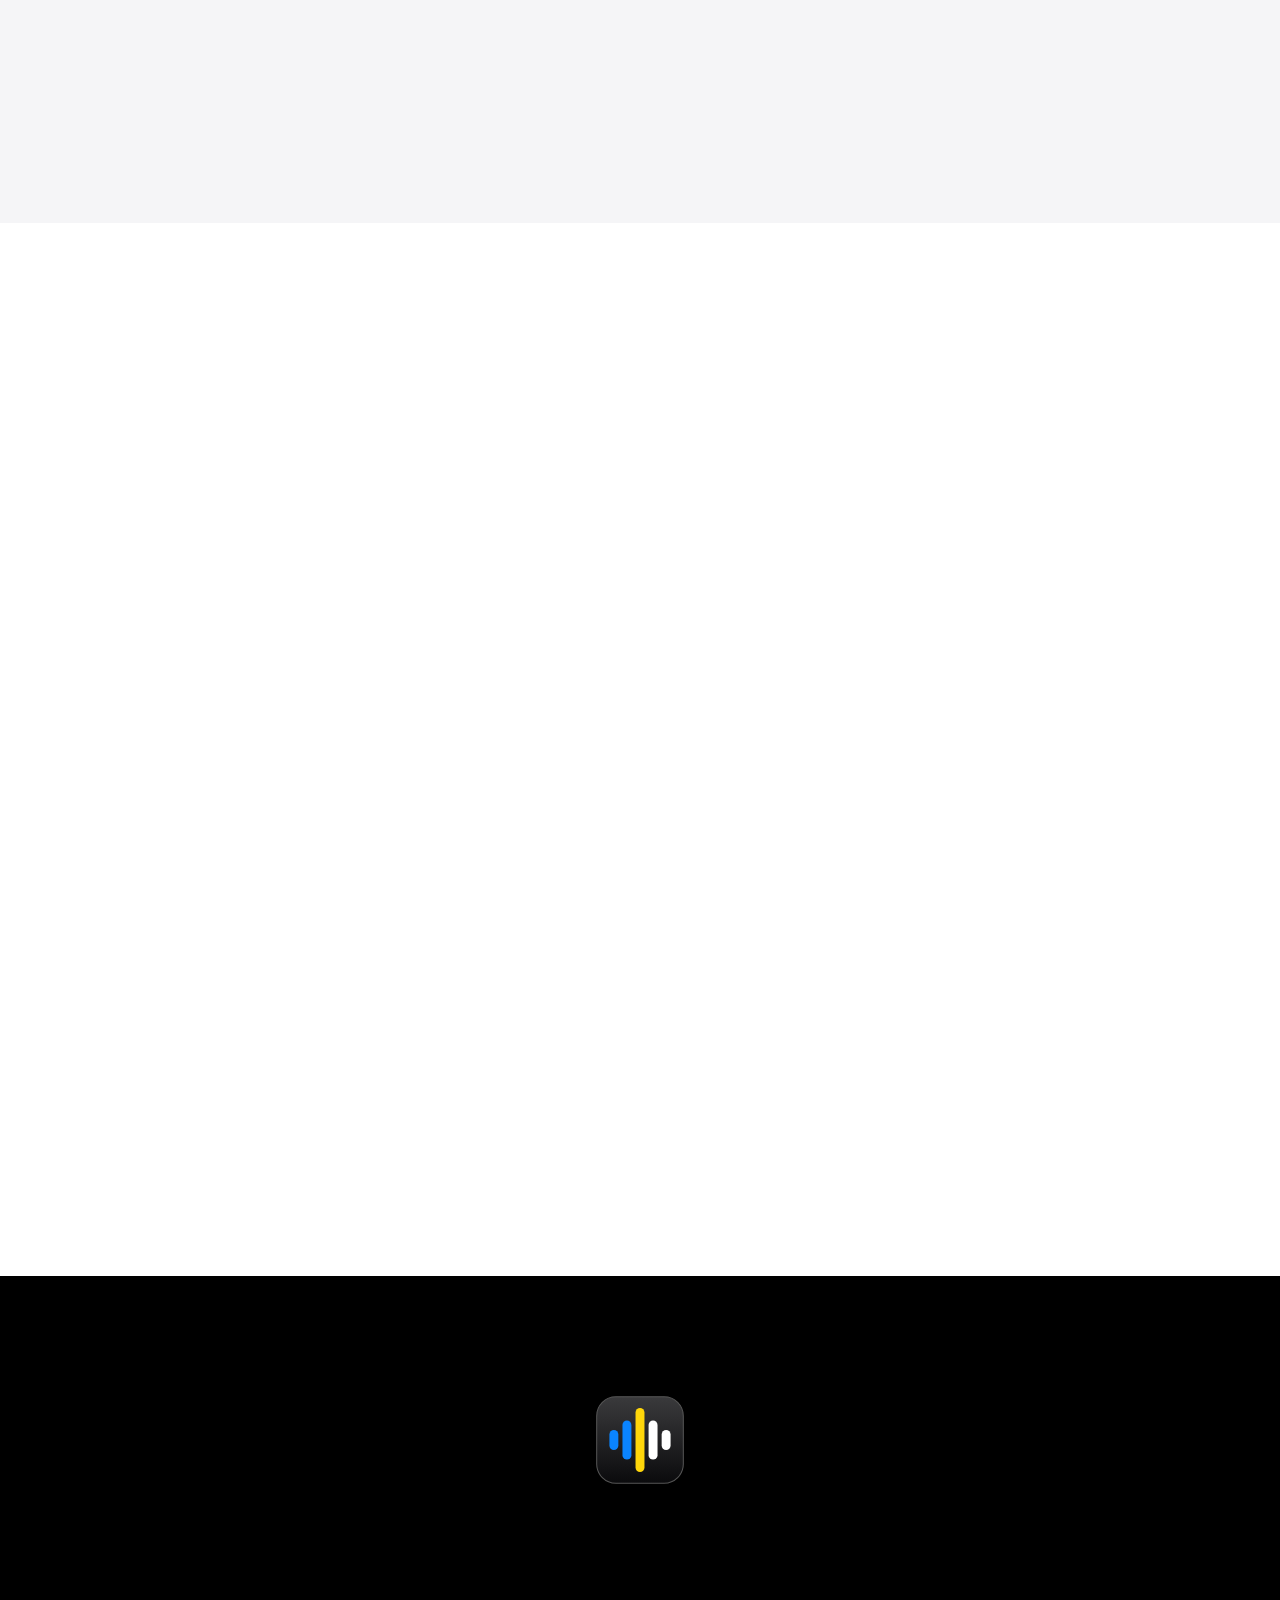
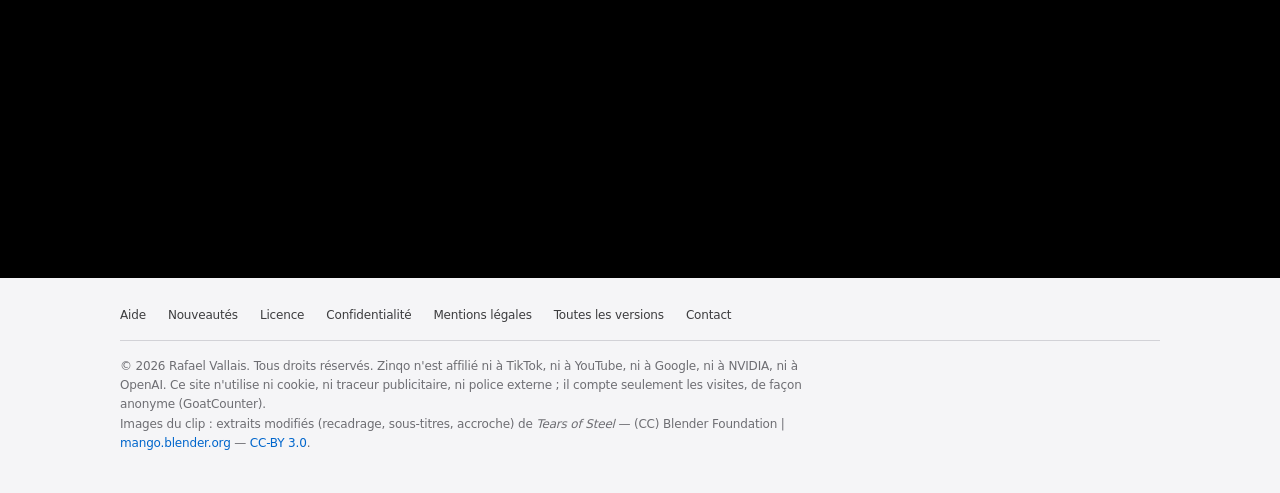
==== commit 9a743d08: "Site : synchronise avec Zinqo 2.4.5 Co-Authored-By: Claude Sonnet 5.5 <noreply@anthropic.com>" ====
--- a/docs/index.html
+++ b/docs/index.html
@@ -44,7 +44,7 @@
     <a class="small more" href="#smartscreen">Un avertissement Windows au premier lancement</a>
   </div>
   <aside class="nouv" aria-labelledby="t-nouv"><!--NOUV-->
-  <div class="nc2"><div><div class="nh"><h2 id="t-nouv">Nouveau dans la version 2.4.1</h2><a class="small more" href="nouveautes.html">Toutes les nouveautés</a></div><ul><li>Onglet IA&nbsp;: quand tu enregistres ta clé Gemini, un compteur montre que la vérification avance (jusqu'à 1 minute si Google est chargé), et «&nbsp;dernière vérification&nbsp;» affiche bien l'heure de ce test.</li></ul></div><div><div class="nh"><h2 id="t-av">Prochainement</h2><span class="small">Idées en cours, sans date</span></div><ul><li>Zinqo en anglais, avec le choix de la langue à l'installation.</li><li>Piloter Zinqo depuis un assistant IA&nbsp;: créer et suivre ses clips en lui parlant.</li><li>Envoyer un clip sur son téléphone, même hors de chez soi.</li></ul></div></div><!--/NOUV--></aside>
+  <div class="nc2"><div><div class="nh"><h2 id="t-nouv">Nouveau dans la version 2.4.5</h2><a class="small more" href="nouveautes.html">Toutes les nouveautés</a></div><ul><li>Activation par code à usage unique&nbsp;: l'auteur te donne un code, tu le colles, il se lie à ton PC (plus de code PC à envoyer).</li></ul></div><div><div class="nh"><h2 id="t-av">Prochainement</h2><span class="small">Idées en cours, sans date</span></div><ul><li>Zinqo en anglais, avec le choix de la langue à l'installation.</li><li>Piloter Zinqo depuis un assistant IA&nbsp;: créer et suivre ses clips en lui parlant.</li><li>Envoyer un clip sur son téléphone, même hors de chez soi.</li></ul></div></div><!--/NOUV--></aside>
 
   <figure class="stage">
     <picture><source media="(prefers-color-scheme: dark)" srcset="img/ui-apercu-dark.webp 1280w, img/ui-apercu-dark@2x.webp 2560w" sizes="(min-width:1040px) 1000px, 100vw"><img class="shot-img" src="img/ui-apercu-light.webp" srcset="img/ui-apercu-light.webp 1280w, img/ui-apercu-light@2x.webp 2560w" sizes="(min-width:1040px) 1000px, 100vw" width="1280" height="800" fetchpriority="high" alt="Capture de Zinqo : l'aperçu d'un clip vertical dans un cadre de téléphone, avec l'accroche « You're a jerk, Tom! » et les sous-titres, à côté des boutons Copier la légende et Ouvrir le dossier."></picture>
@@ -110,7 +110,7 @@
 <section class="alt" aria-labelledby="t-pc">
 <div class="wrap">
   <h2 class="h2 big rv" id="t-pc">Tout reste sur ton PC.</h2>
-  <p class="sub rv">Pas de compte, pas de serveur, pas de publicité, pas de statistiques d'usage. L'éditeur ne reçoit ni tes vidéos, ni tes clés, ni tes données. <a href="confidentialite.html" class="more">Confidentialité</a></p>
+  <p class="sub rv">Pas de compte, pas de publicité, pas de statistiques d'usage. L'éditeur ne reçoit ni tes vidéos, ni tes clés, ni tes données (seulement ton code d'activation, une fois). <a href="confidentialite.html" class="more">Confidentialité</a></p>
   <div class="facts rv">
     <div><h3>Mises à jour automatiques</h3><p>Au démarrage, signature vérifiée, retour arrière si quelque chose échoue. Tes réglages et tes clips ne bougent pas.</p></div>
     <div><h3>Mode jeu</h3><p>Zinqo se met en pause pendant ta partie et reprend tout seul quand tu quittes le jeu.</p></div>
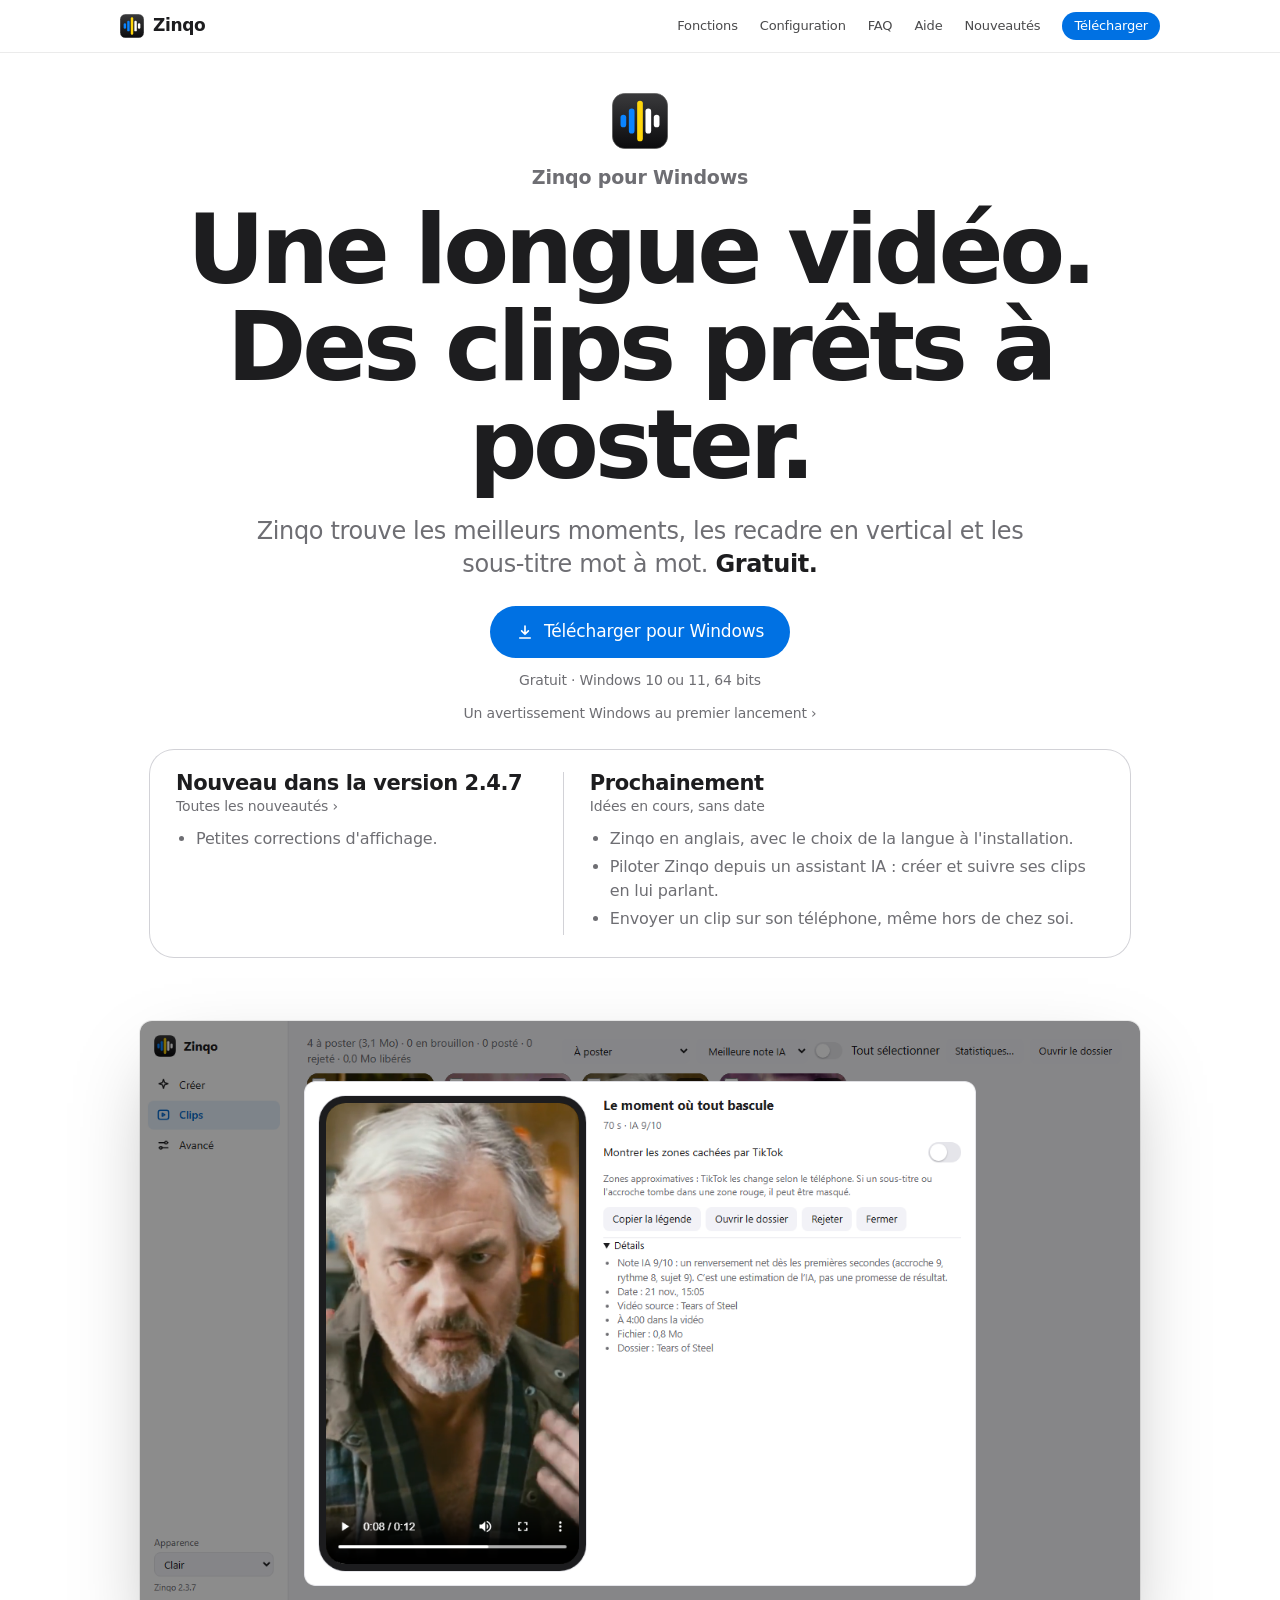
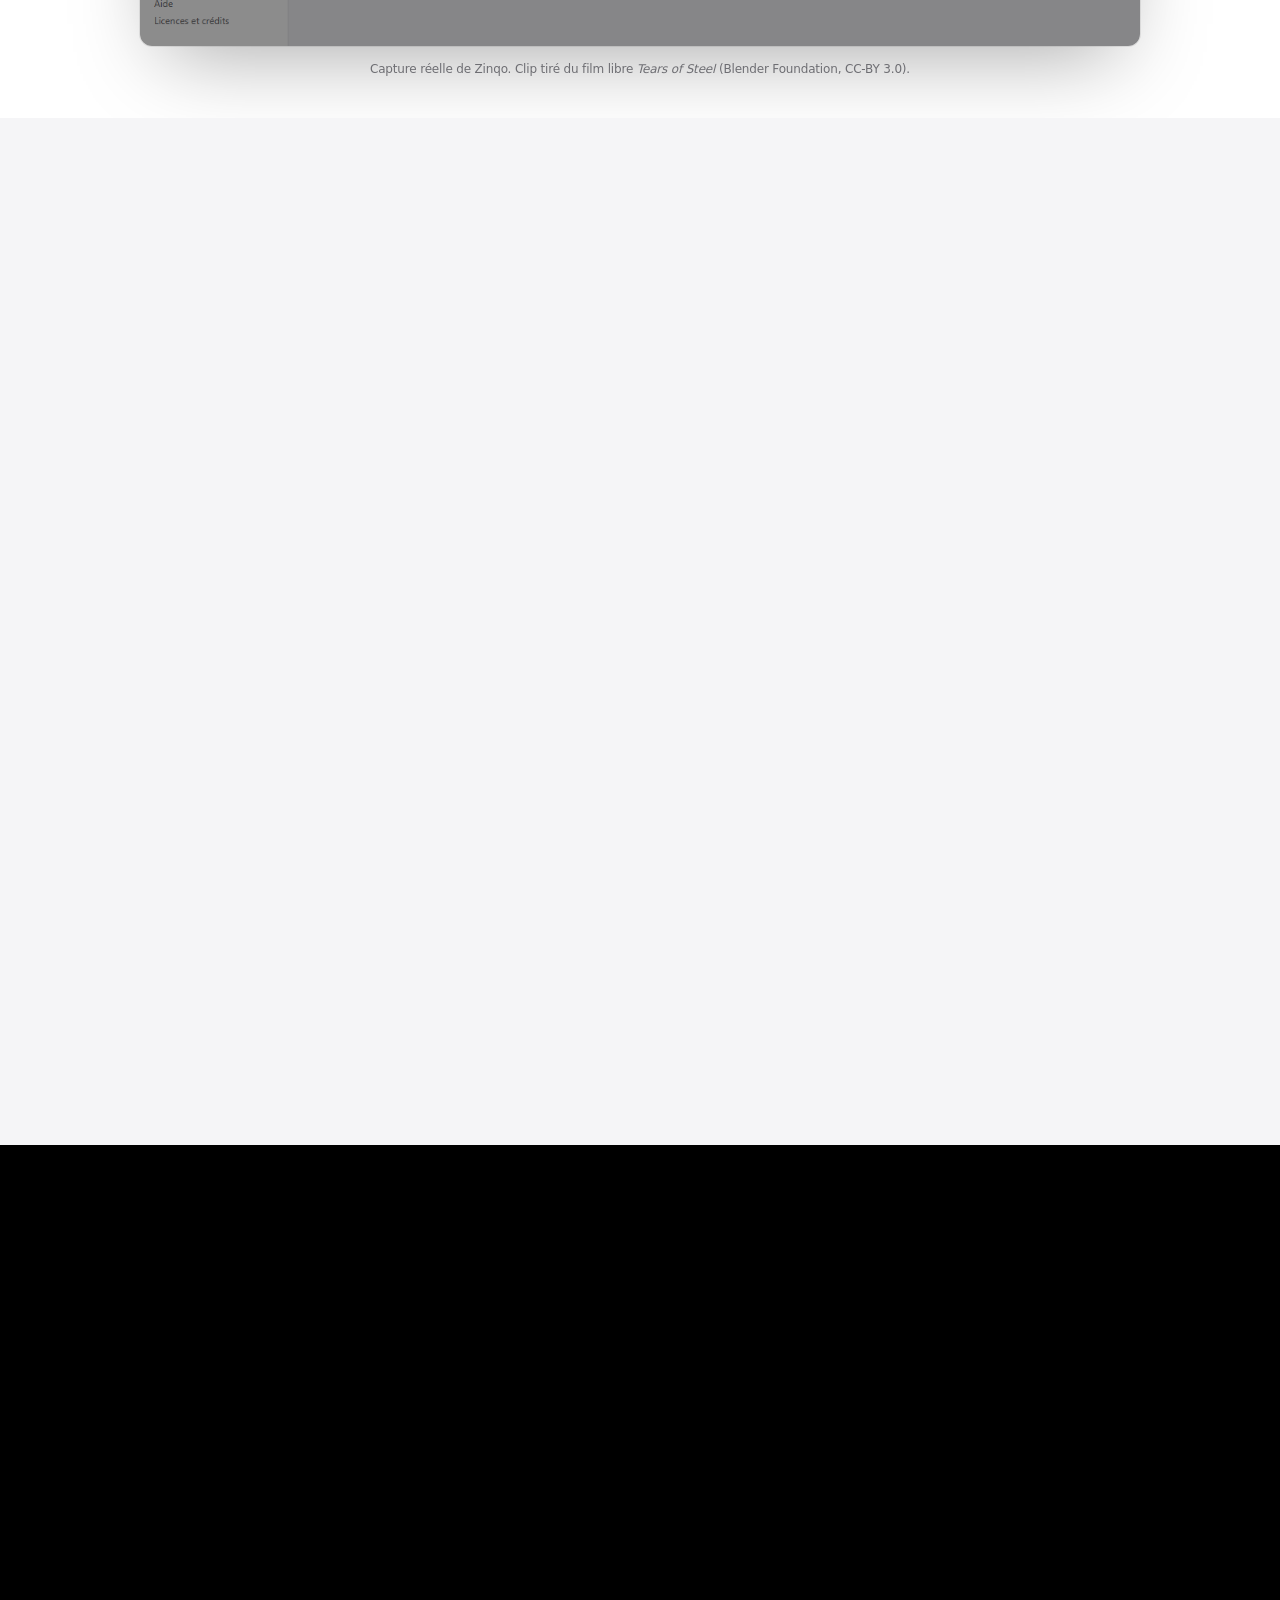
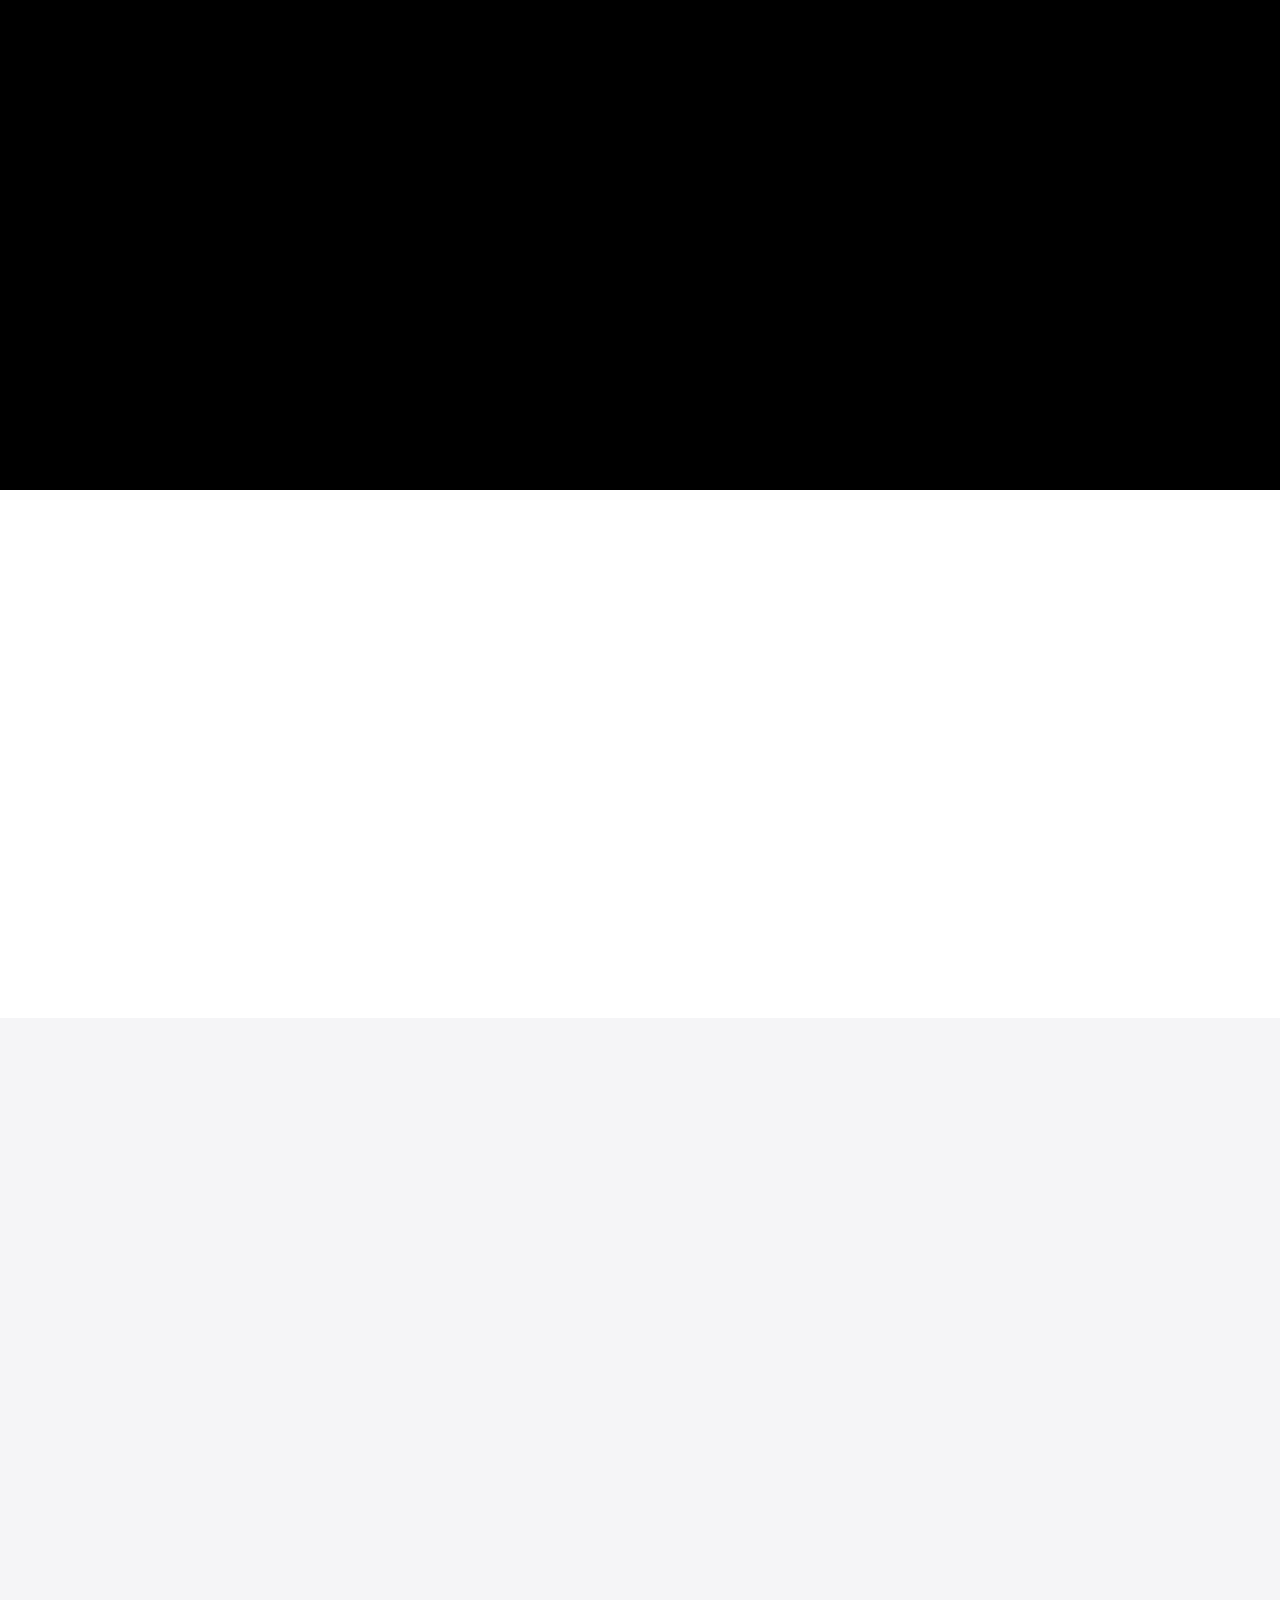
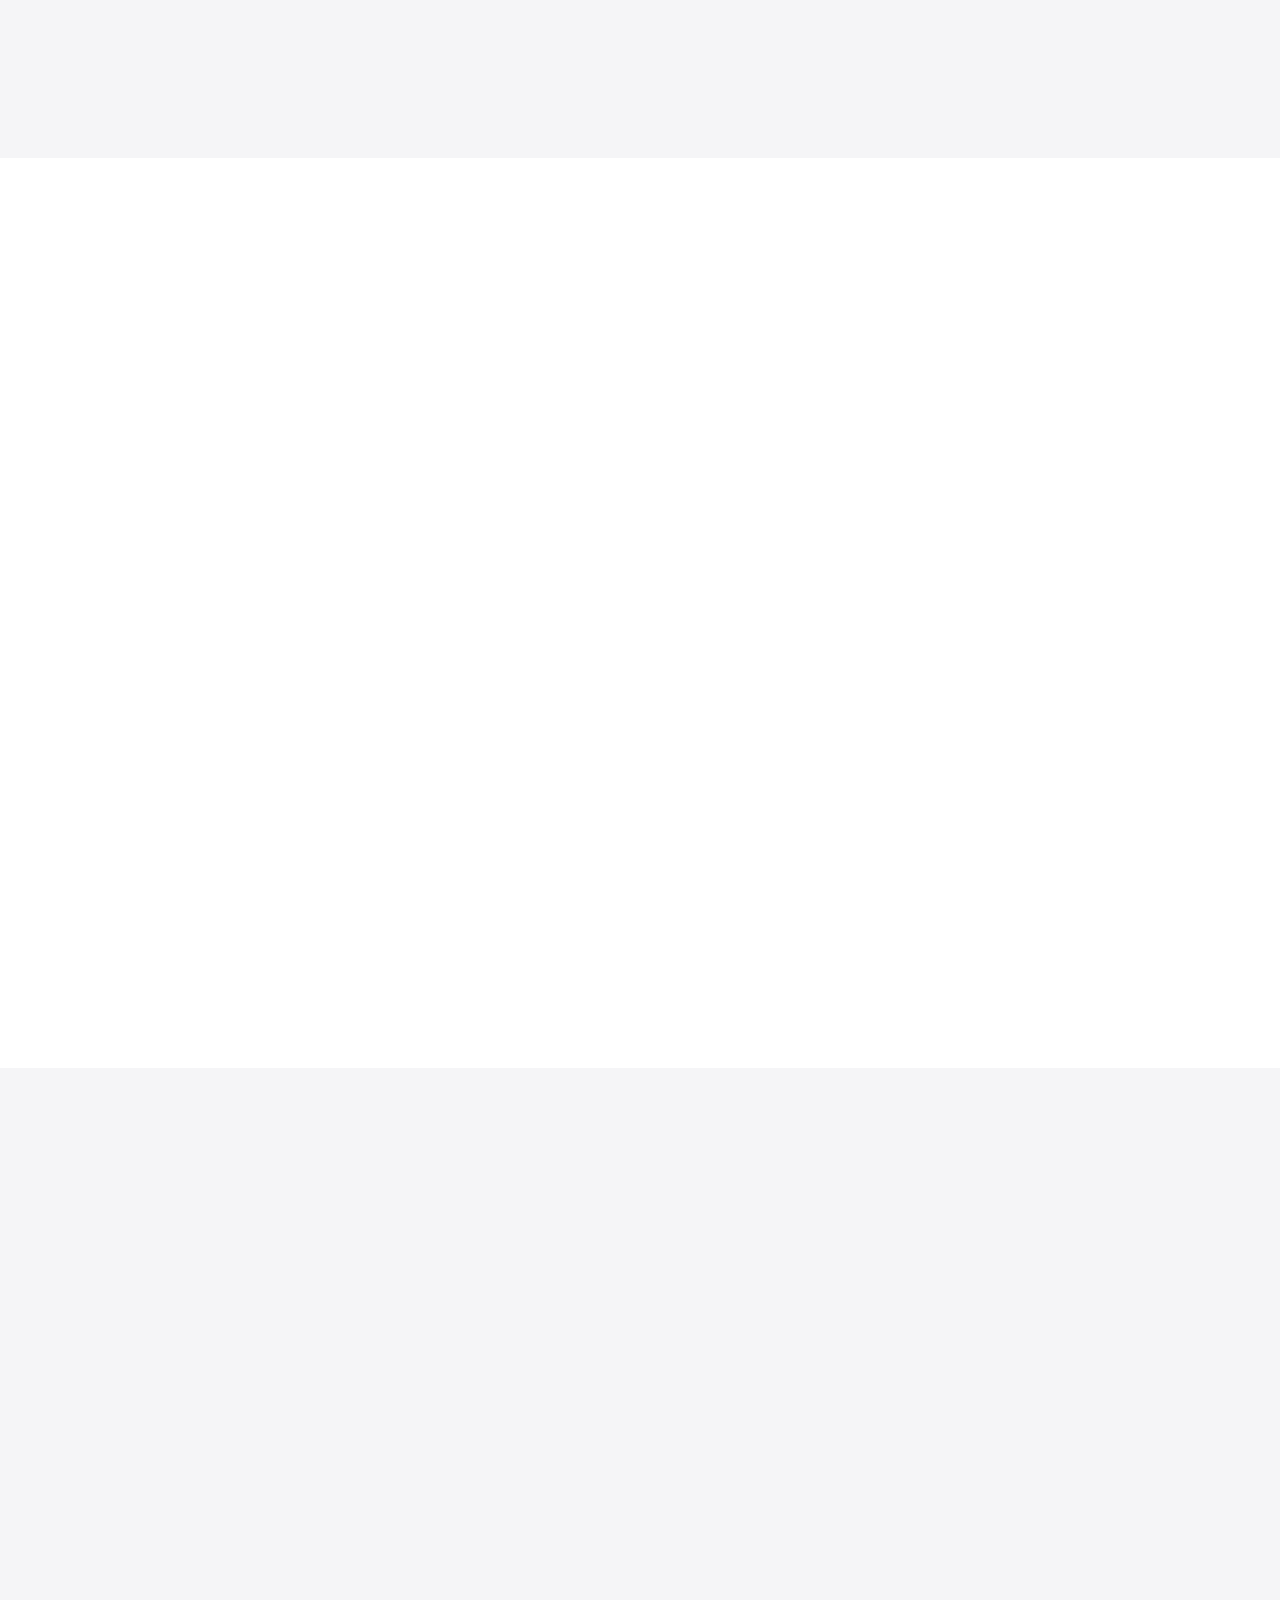
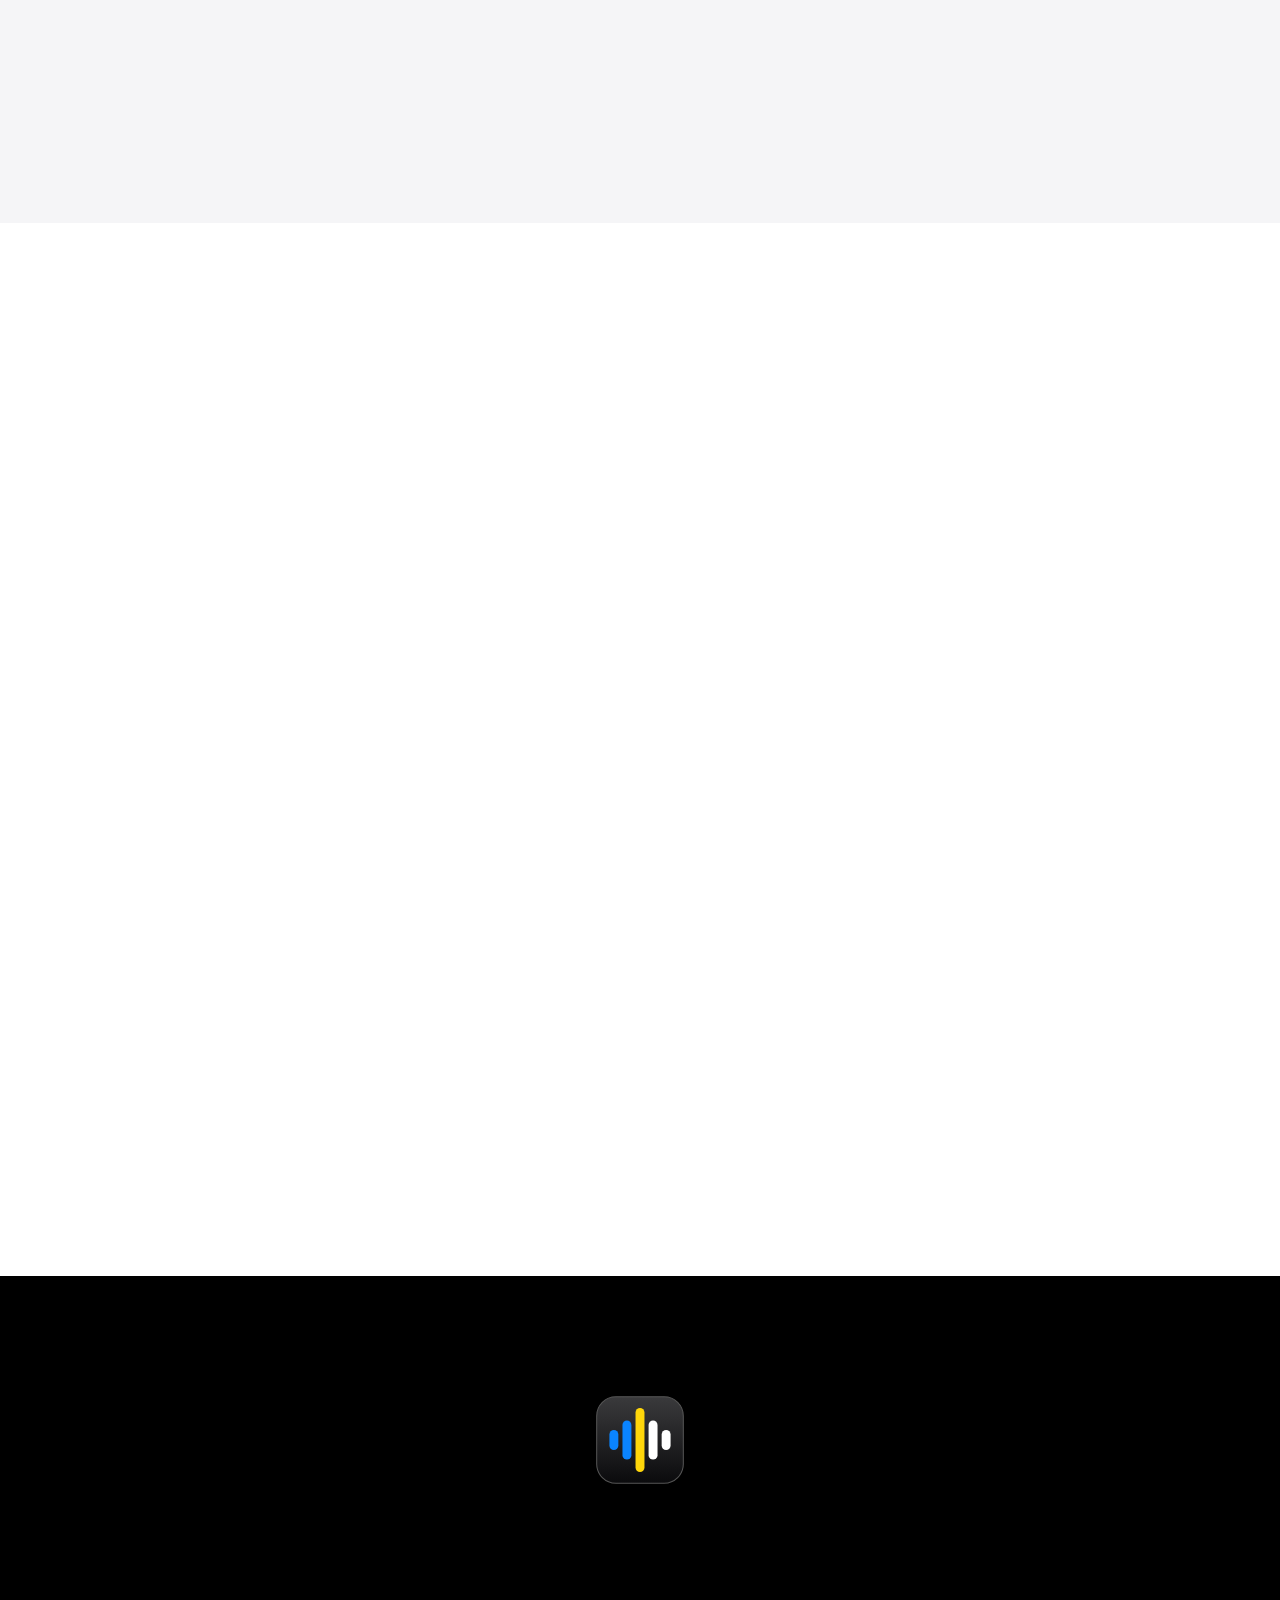
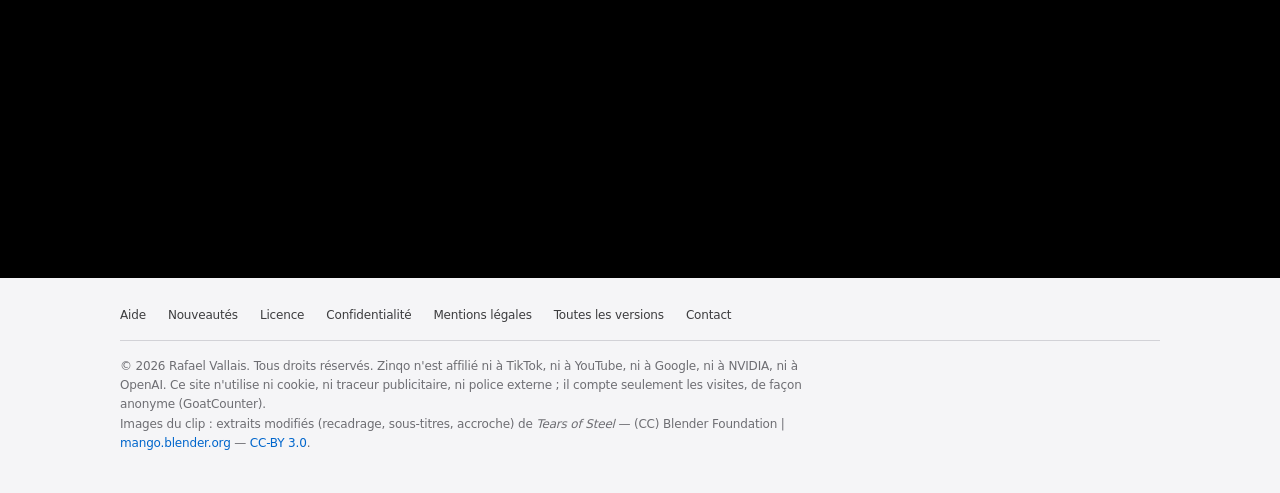
==== commit 3d146540: "Site : synchronise avec Zinqo 2.4.7 Co-Authored-By: Claude Sonnet 5.5 <noreply@anthropic.com>" ====
--- a/docs/index.html
+++ b/docs/index.html
@@ -44,7 +44,7 @@
     <a class="small more" href="#smartscreen">Un avertissement Windows au premier lancement</a>
   </div>
   <aside class="nouv" aria-labelledby="t-nouv"><!--NOUV-->
-  <div class="nc2"><div><div class="nh"><h2 id="t-nouv">Nouveau dans la version 2.4.5</h2><a class="small more" href="nouveautes.html">Toutes les nouveautés</a></div><ul><li>Activation par code à usage unique&nbsp;: l'auteur te donne un code, tu le colles, il se lie à ton PC (plus de code PC à envoyer).</li></ul></div><div><div class="nh"><h2 id="t-av">Prochainement</h2><span class="small">Idées en cours, sans date</span></div><ul><li>Zinqo en anglais, avec le choix de la langue à l'installation.</li><li>Piloter Zinqo depuis un assistant IA&nbsp;: créer et suivre ses clips en lui parlant.</li><li>Envoyer un clip sur son téléphone, même hors de chez soi.</li></ul></div></div><!--/NOUV--></aside>
+  <div class="nc2"><div><div class="nh"><h2 id="t-nouv">Nouveau dans la version 2.4.7</h2><a class="small more" href="nouveautes.html">Toutes les nouveautés</a></div><ul><li>Petites corrections d'affichage.</li></ul></div><div><div class="nh"><h2 id="t-av">Prochainement</h2><span class="small">Idées en cours, sans date</span></div><ul><li>Zinqo en anglais, avec le choix de la langue à l'installation.</li><li>Piloter Zinqo depuis un assistant IA&nbsp;: créer et suivre ses clips en lui parlant.</li><li>Envoyer un clip sur son téléphone, même hors de chez soi.</li></ul></div></div><!--/NOUV--></aside>
 
   <figure class="stage">
     <picture><source media="(prefers-color-scheme: dark)" srcset="img/ui-apercu-dark.webp 1280w, img/ui-apercu-dark@2x.webp 2560w" sizes="(min-width:1040px) 1000px, 100vw"><img class="shot-img" src="img/ui-apercu-light.webp" srcset="img/ui-apercu-light.webp 1280w, img/ui-apercu-light@2x.webp 2560w" sizes="(min-width:1040px) 1000px, 100vw" width="1280" height="800" fetchpriority="high" alt="Capture de Zinqo : l'aperçu d'un clip vertical dans un cadre de téléphone, avec l'accroche « You're a jerk, Tom! » et les sous-titres, à côté des boutons Copier la légende et Ouvrir le dossier."></picture>
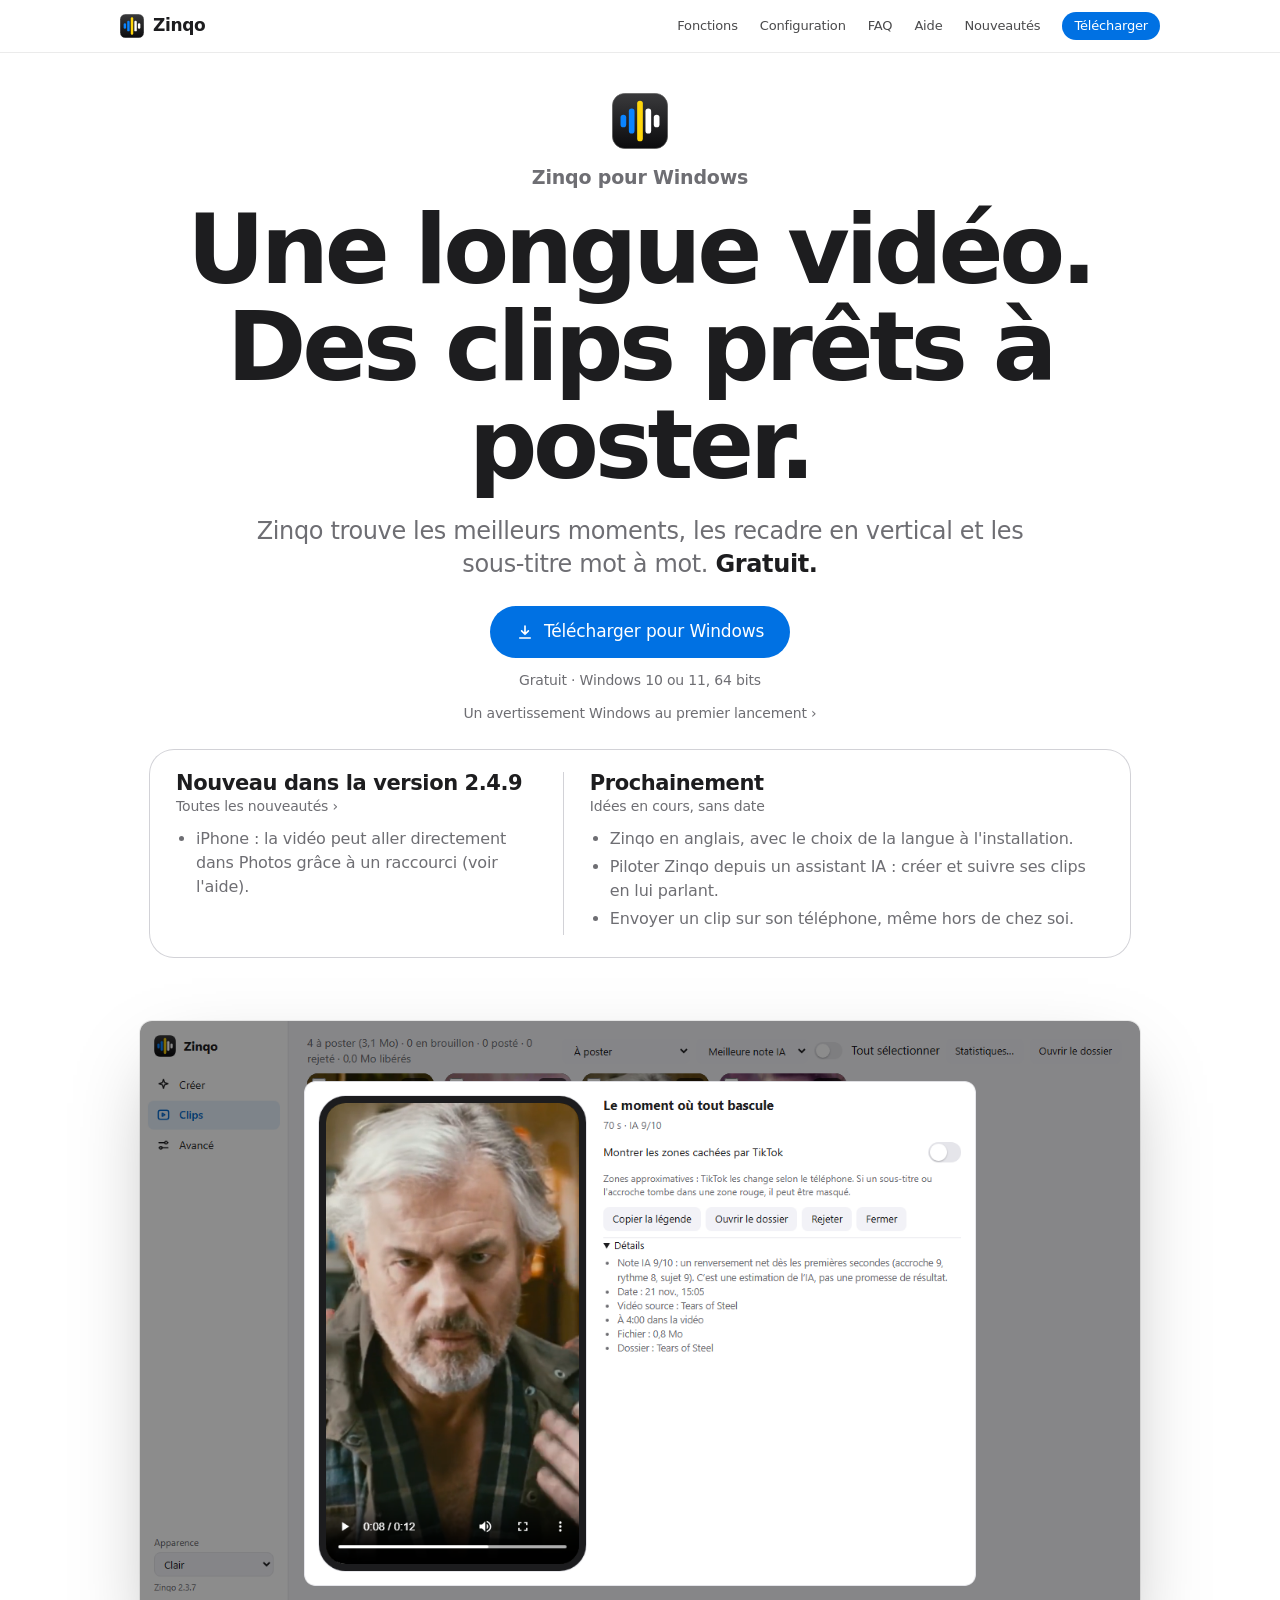
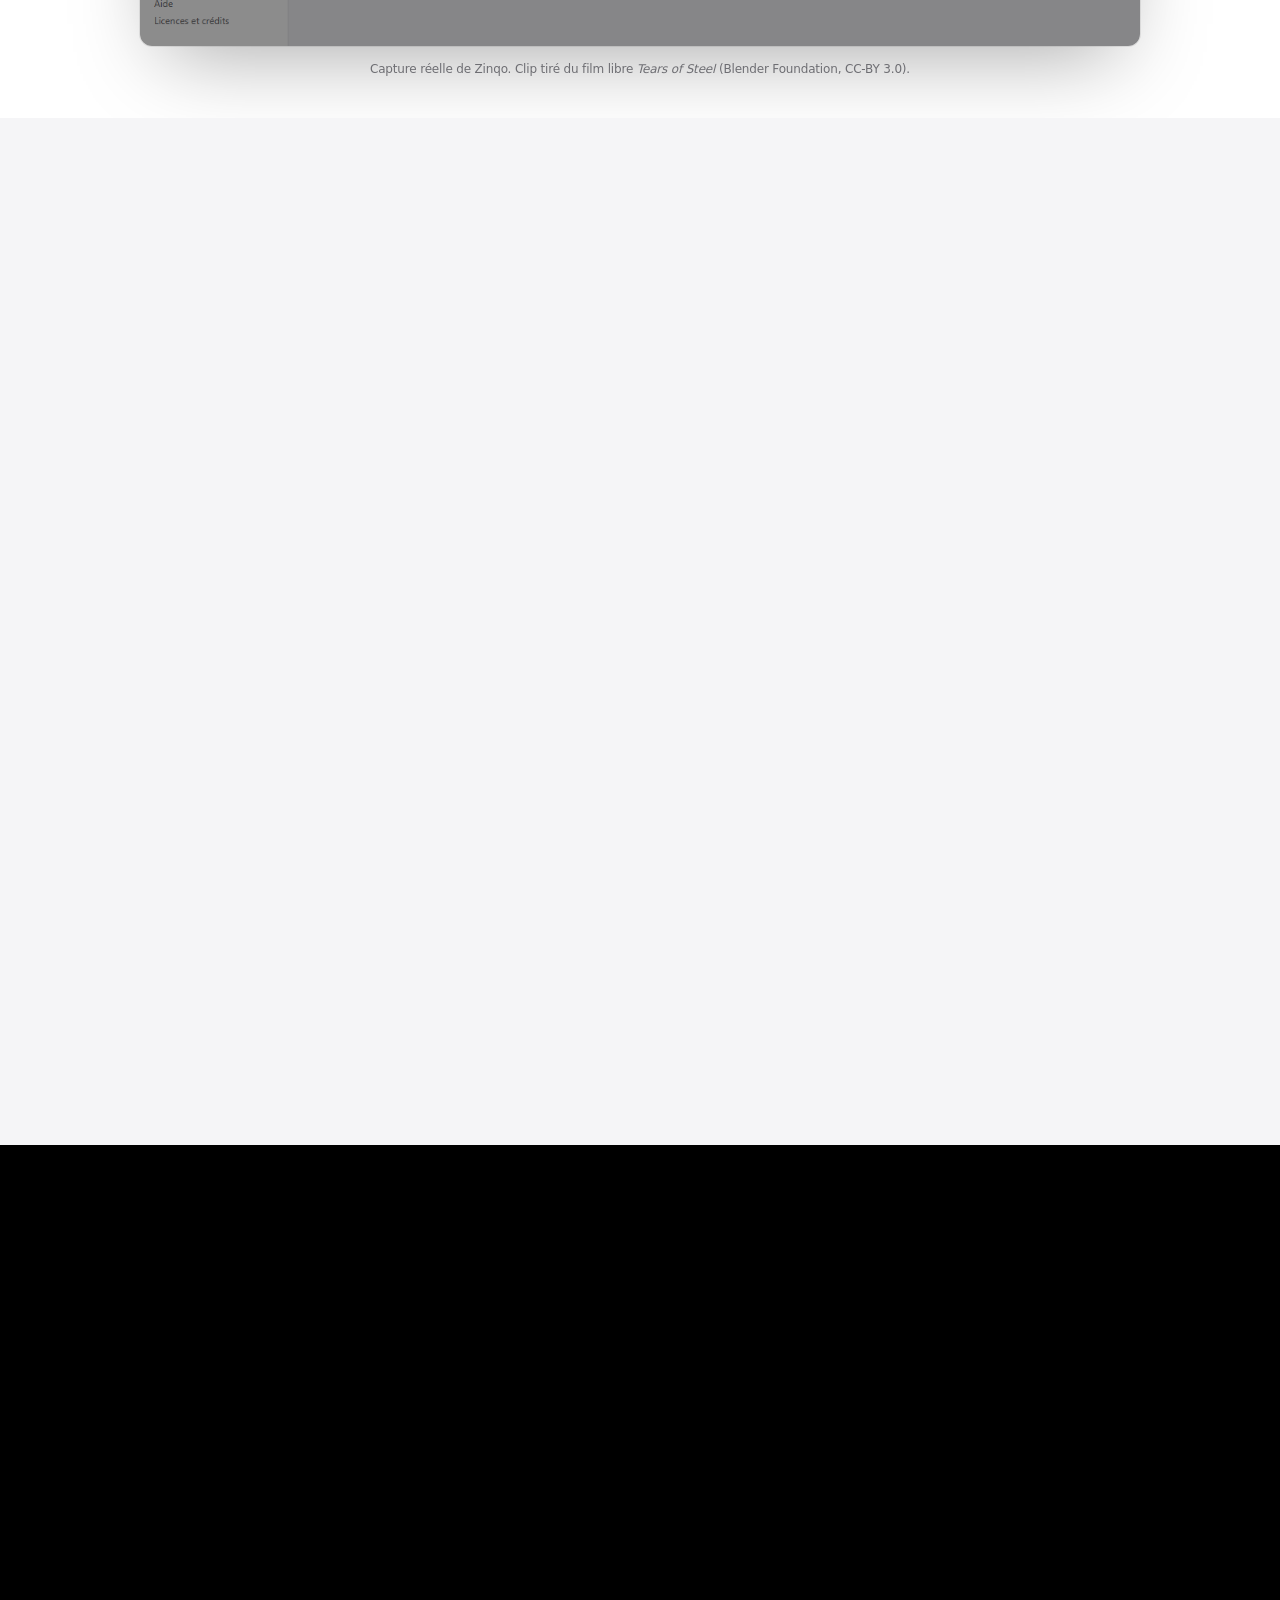
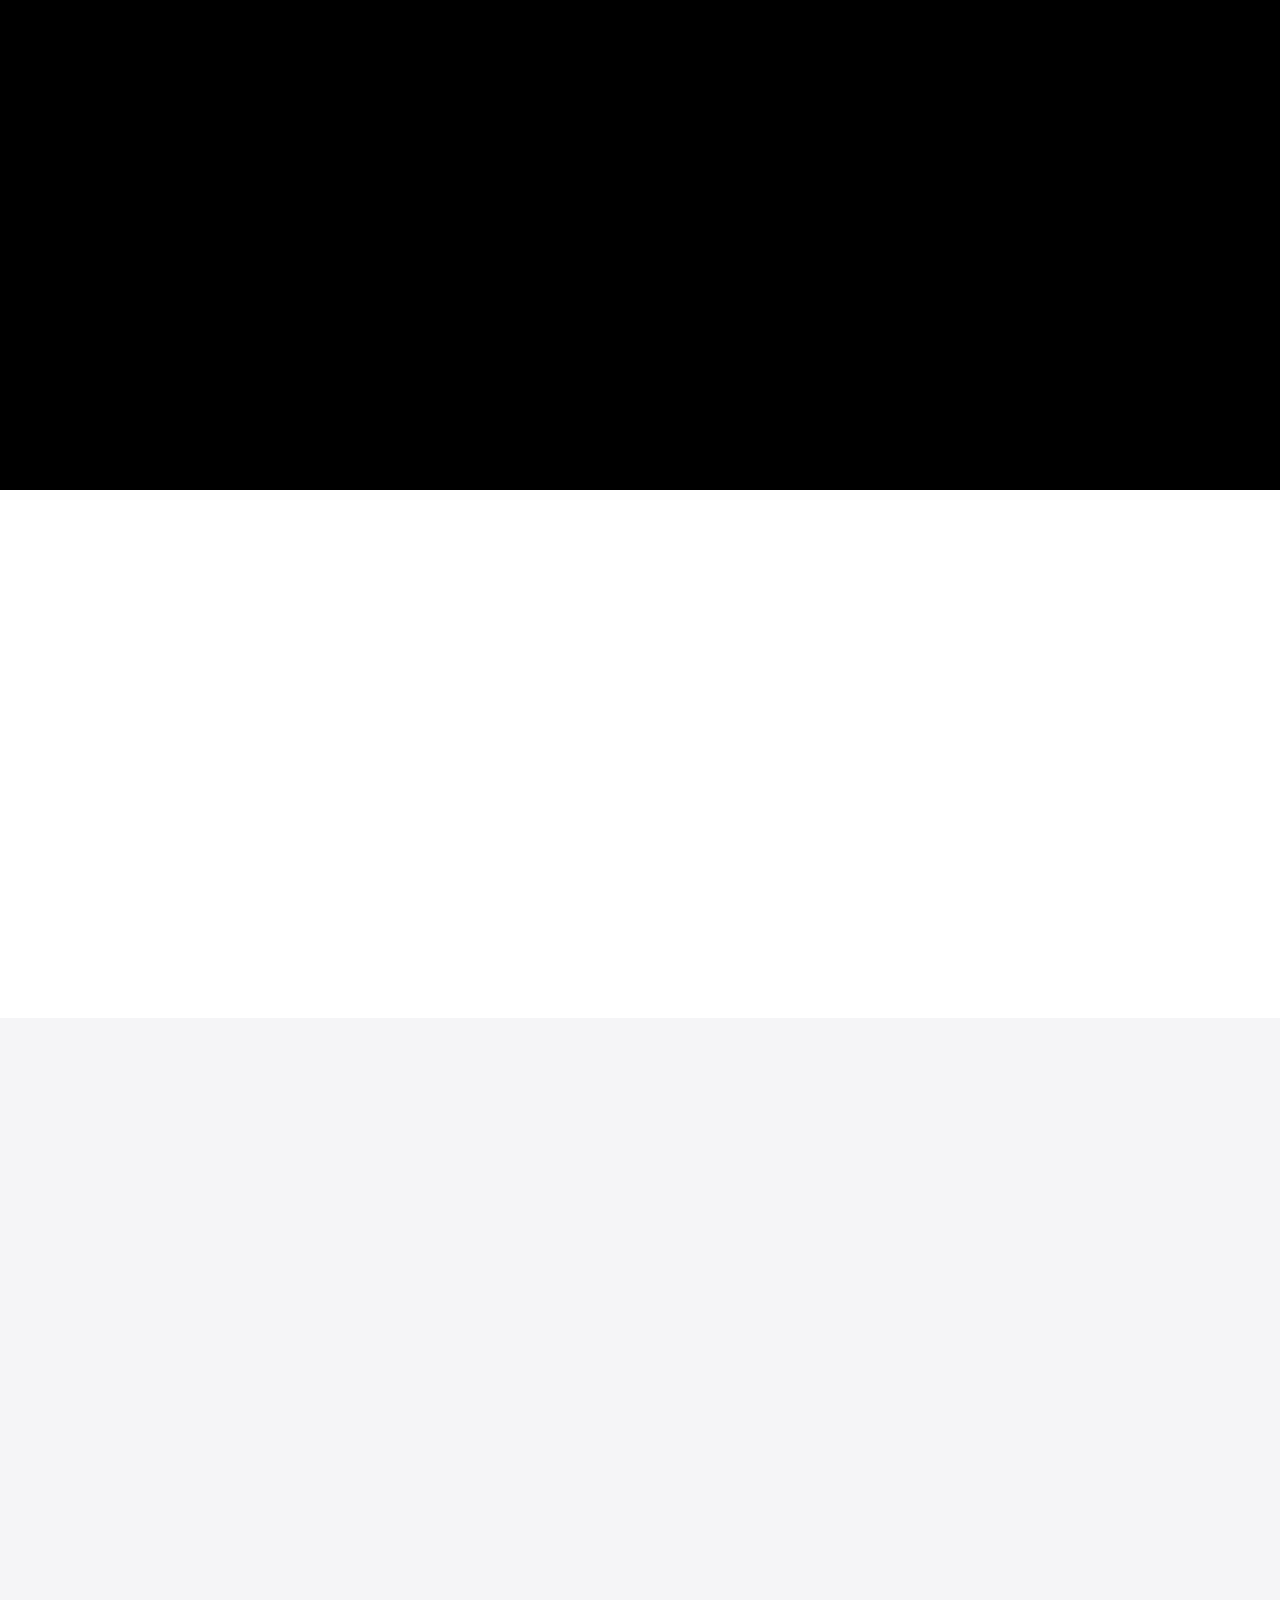
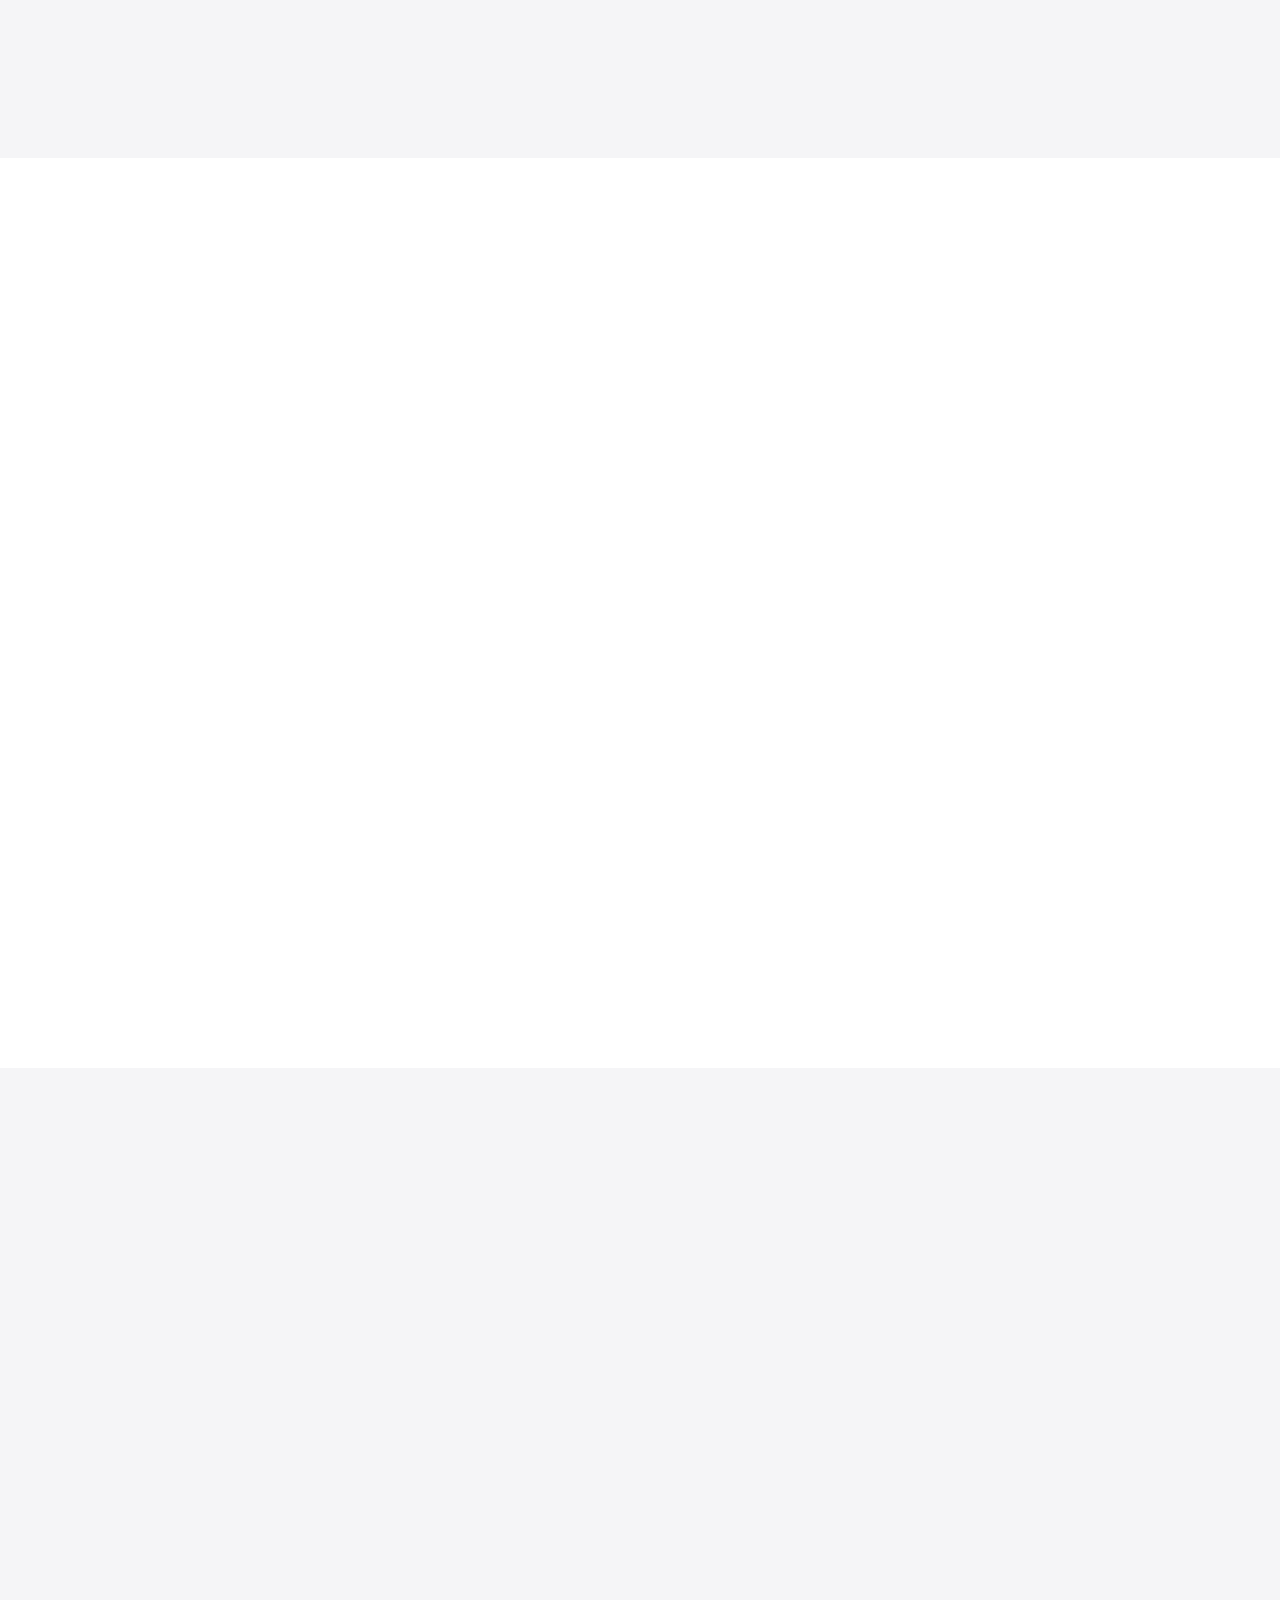
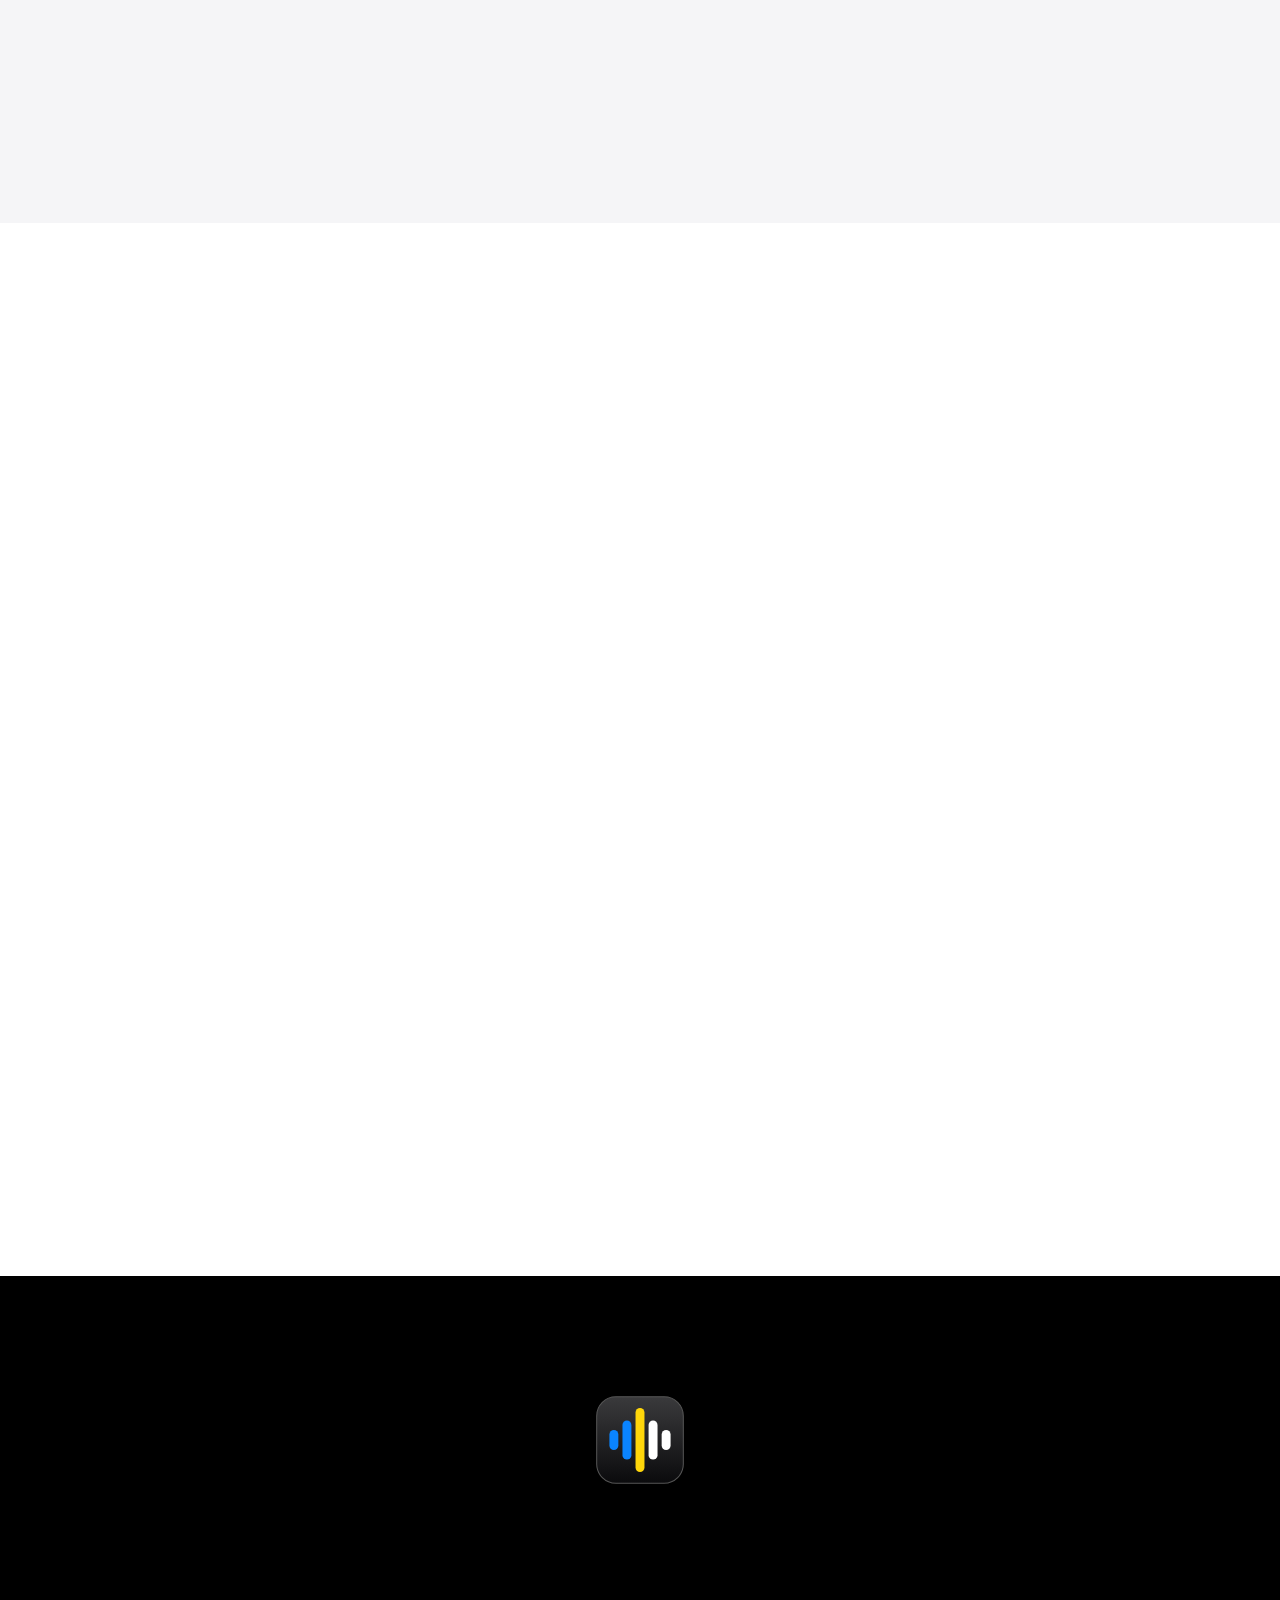
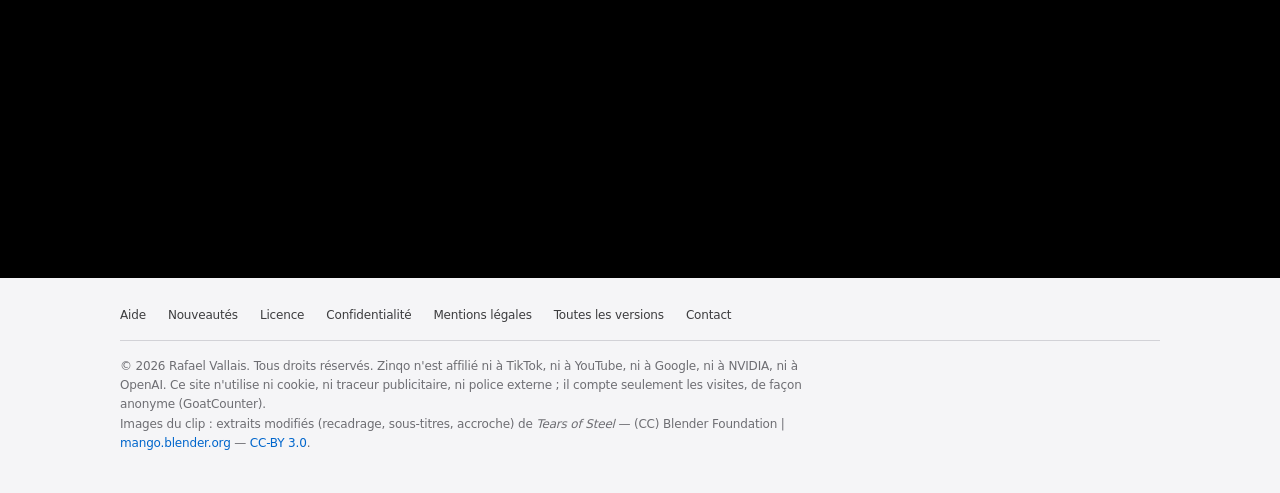
==== commit 84d5c422: "Site : synchronise avec Zinqo 2.4.9 Co-Authored-By: Claude Sonnet 5.5 <noreply@anthropic.com>" ====
--- a/docs/index.html
+++ b/docs/index.html
@@ -44,7 +44,7 @@
     <a class="small more" href="#smartscreen">Un avertissement Windows au premier lancement</a>
   </div>
   <aside class="nouv" aria-labelledby="t-nouv"><!--NOUV-->
-  <div class="nc2"><div><div class="nh"><h2 id="t-nouv">Nouveau dans la version 2.4.7</h2><a class="small more" href="nouveautes.html">Toutes les nouveautés</a></div><ul><li>Petites corrections d'affichage.</li></ul></div><div><div class="nh"><h2 id="t-av">Prochainement</h2><span class="small">Idées en cours, sans date</span></div><ul><li>Zinqo en anglais, avec le choix de la langue à l'installation.</li><li>Piloter Zinqo depuis un assistant IA&nbsp;: créer et suivre ses clips en lui parlant.</li><li>Envoyer un clip sur son téléphone, même hors de chez soi.</li></ul></div></div><!--/NOUV--></aside>
+  <div class="nc2"><div><div class="nh"><h2 id="t-nouv">Nouveau dans la version 2.4.9</h2><a class="small more" href="nouveautes.html">Toutes les nouveautés</a></div><ul><li>iPhone&nbsp;: la vidéo peut aller directement dans Photos grâce à un raccourci (voir l'aide).</li></ul></div><div><div class="nh"><h2 id="t-av">Prochainement</h2><span class="small">Idées en cours, sans date</span></div><ul><li>Zinqo en anglais, avec le choix de la langue à l'installation.</li><li>Piloter Zinqo depuis un assistant IA&nbsp;: créer et suivre ses clips en lui parlant.</li><li>Envoyer un clip sur son téléphone, même hors de chez soi.</li></ul></div></div><!--/NOUV--></aside>
 
   <figure class="stage">
     <picture><source media="(prefers-color-scheme: dark)" srcset="img/ui-apercu-dark.webp 1280w, img/ui-apercu-dark@2x.webp 2560w" sizes="(min-width:1040px) 1000px, 100vw"><img class="shot-img" src="img/ui-apercu-light.webp" srcset="img/ui-apercu-light.webp 1280w, img/ui-apercu-light@2x.webp 2560w" sizes="(min-width:1040px) 1000px, 100vw" width="1280" height="800" fetchpriority="high" alt="Capture de Zinqo : l'aperçu d'un clip vertical dans un cadre de téléphone, avec l'accroche « You're a jerk, Tom! » et les sous-titres, à côté des boutons Copier la légende et Ouvrir le dossier."></picture>
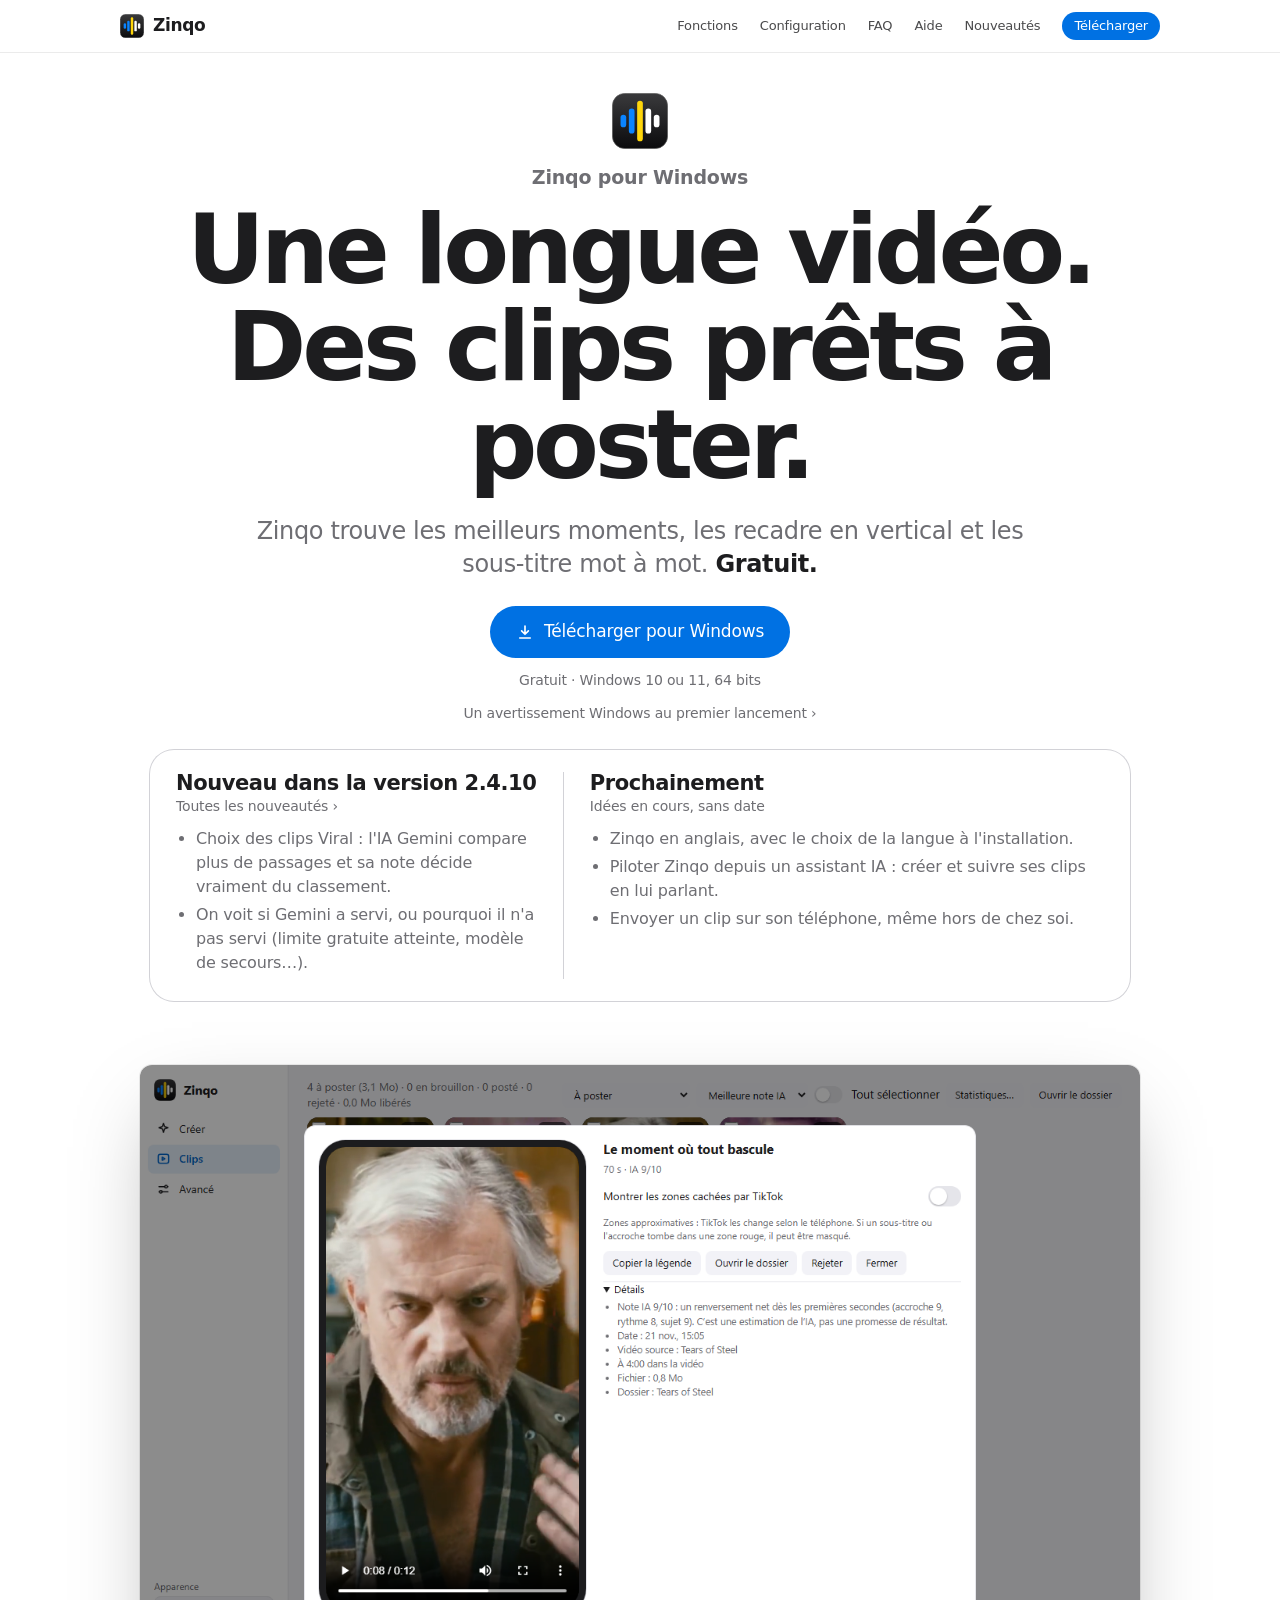
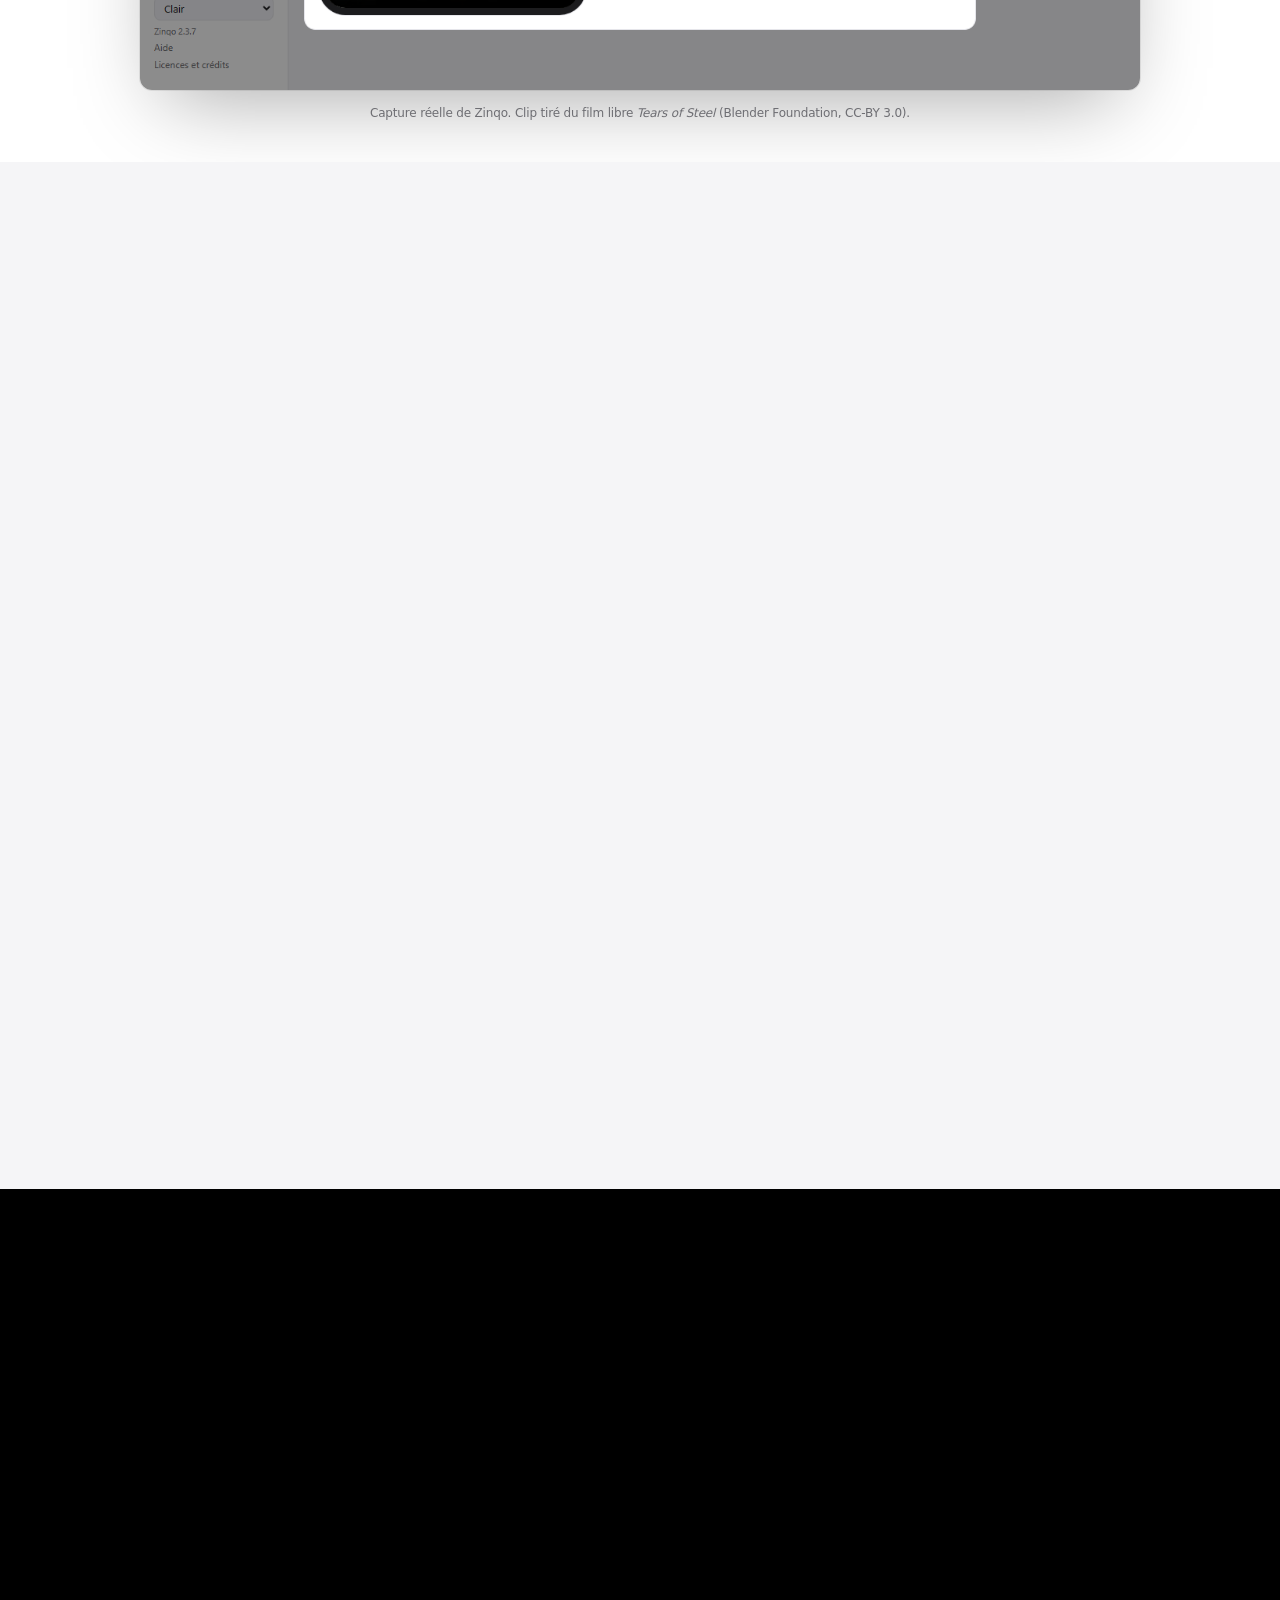
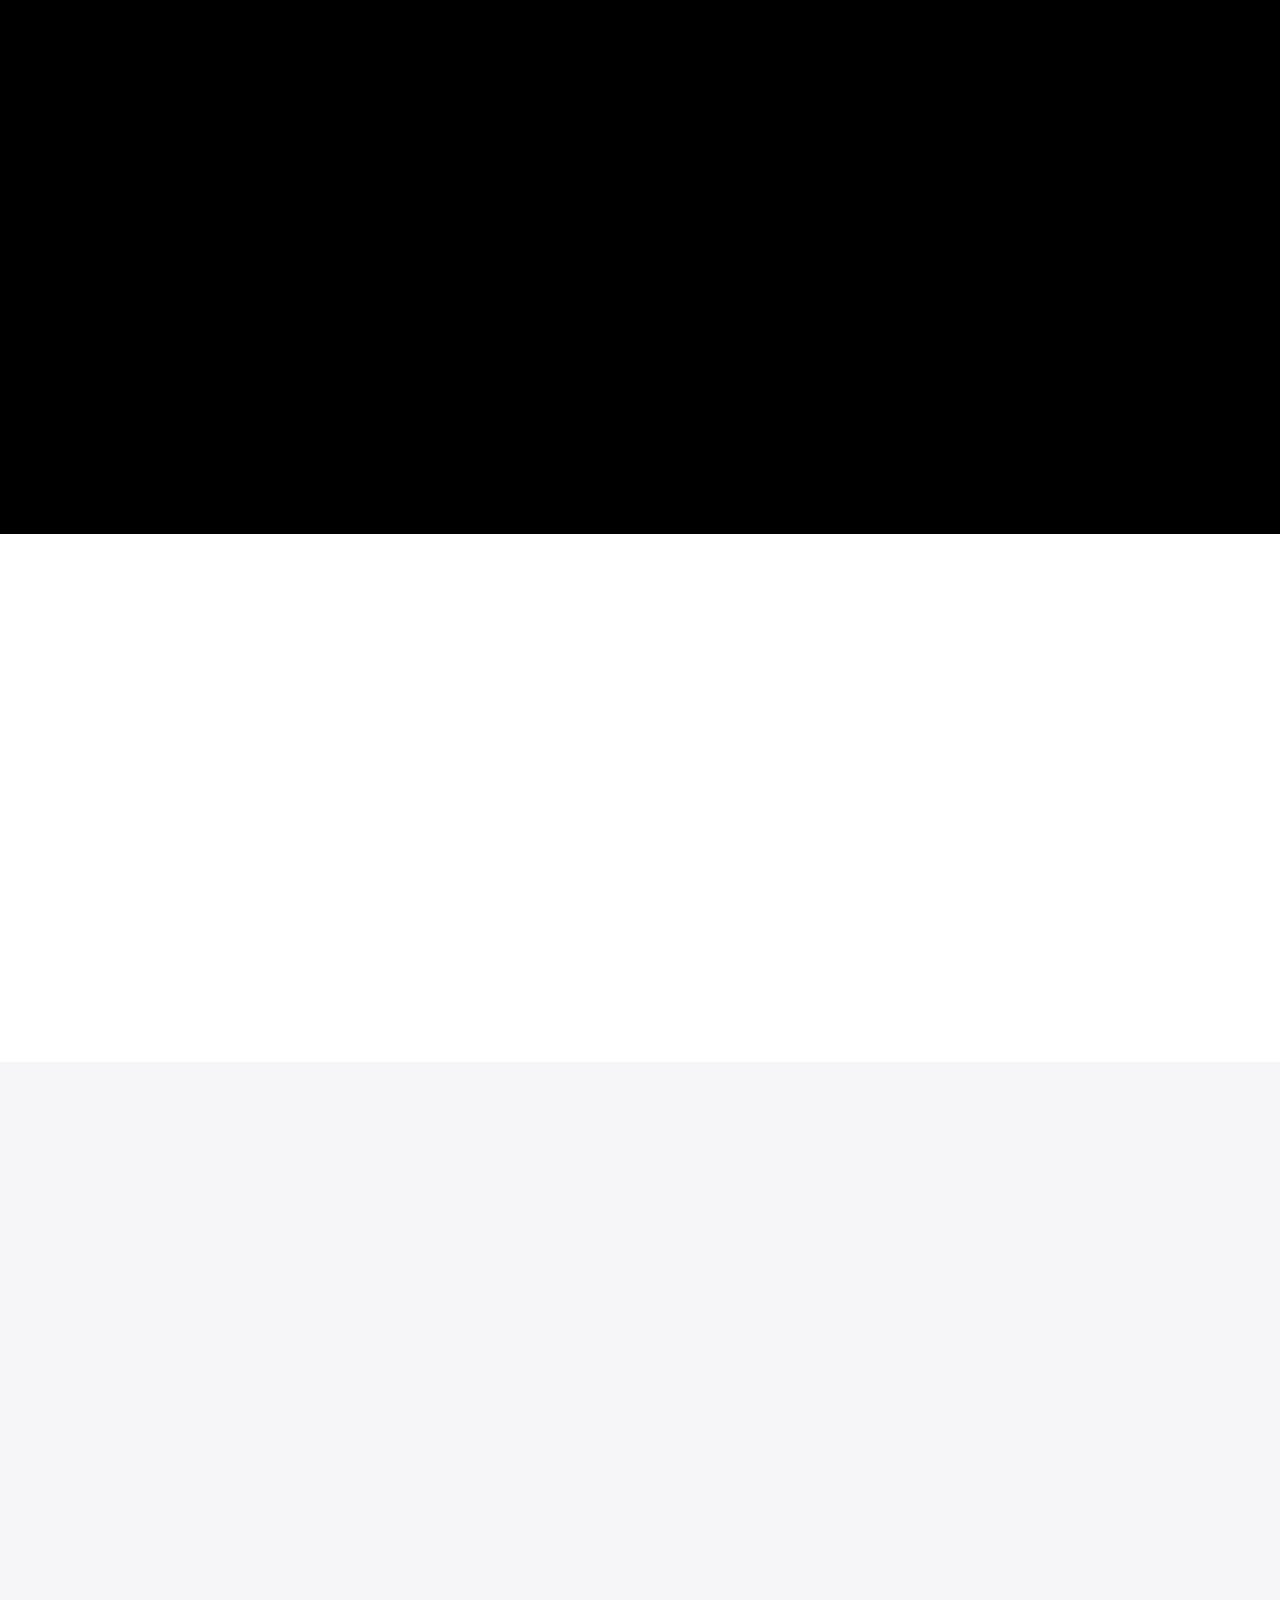
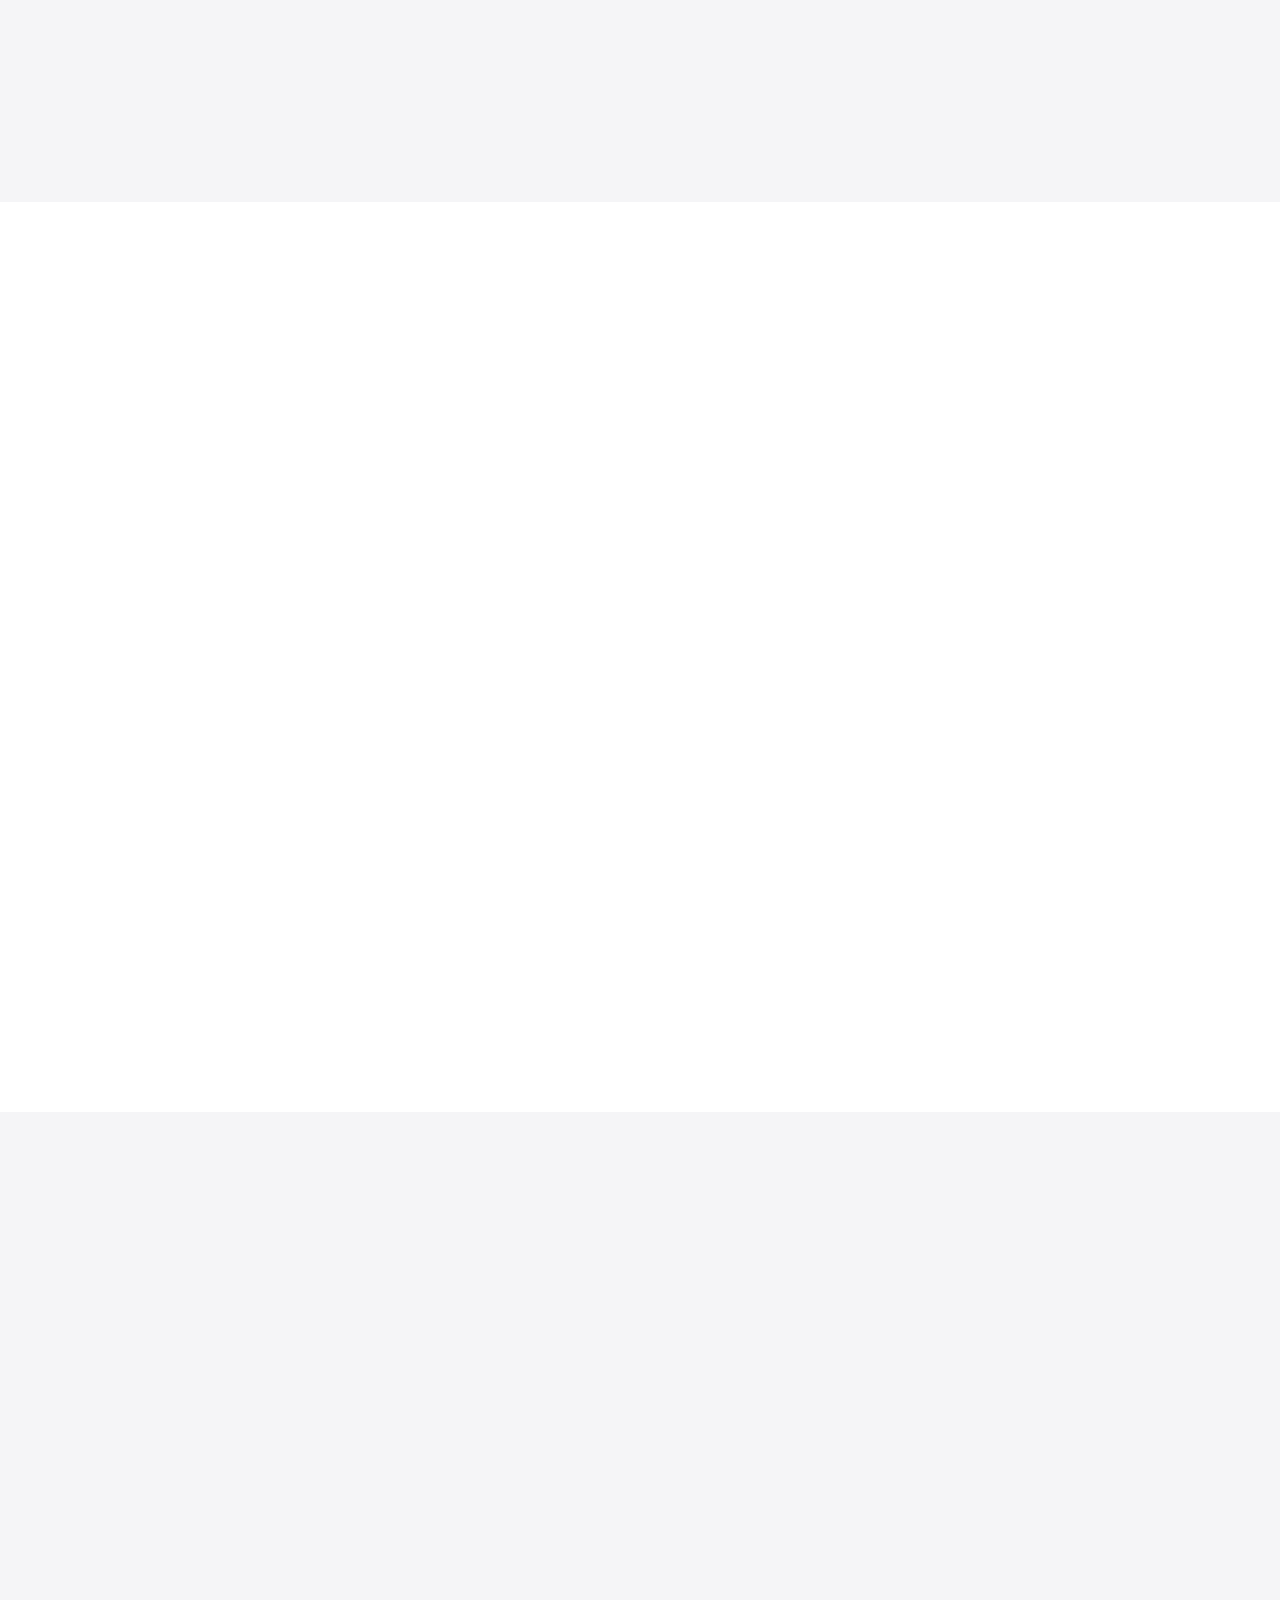
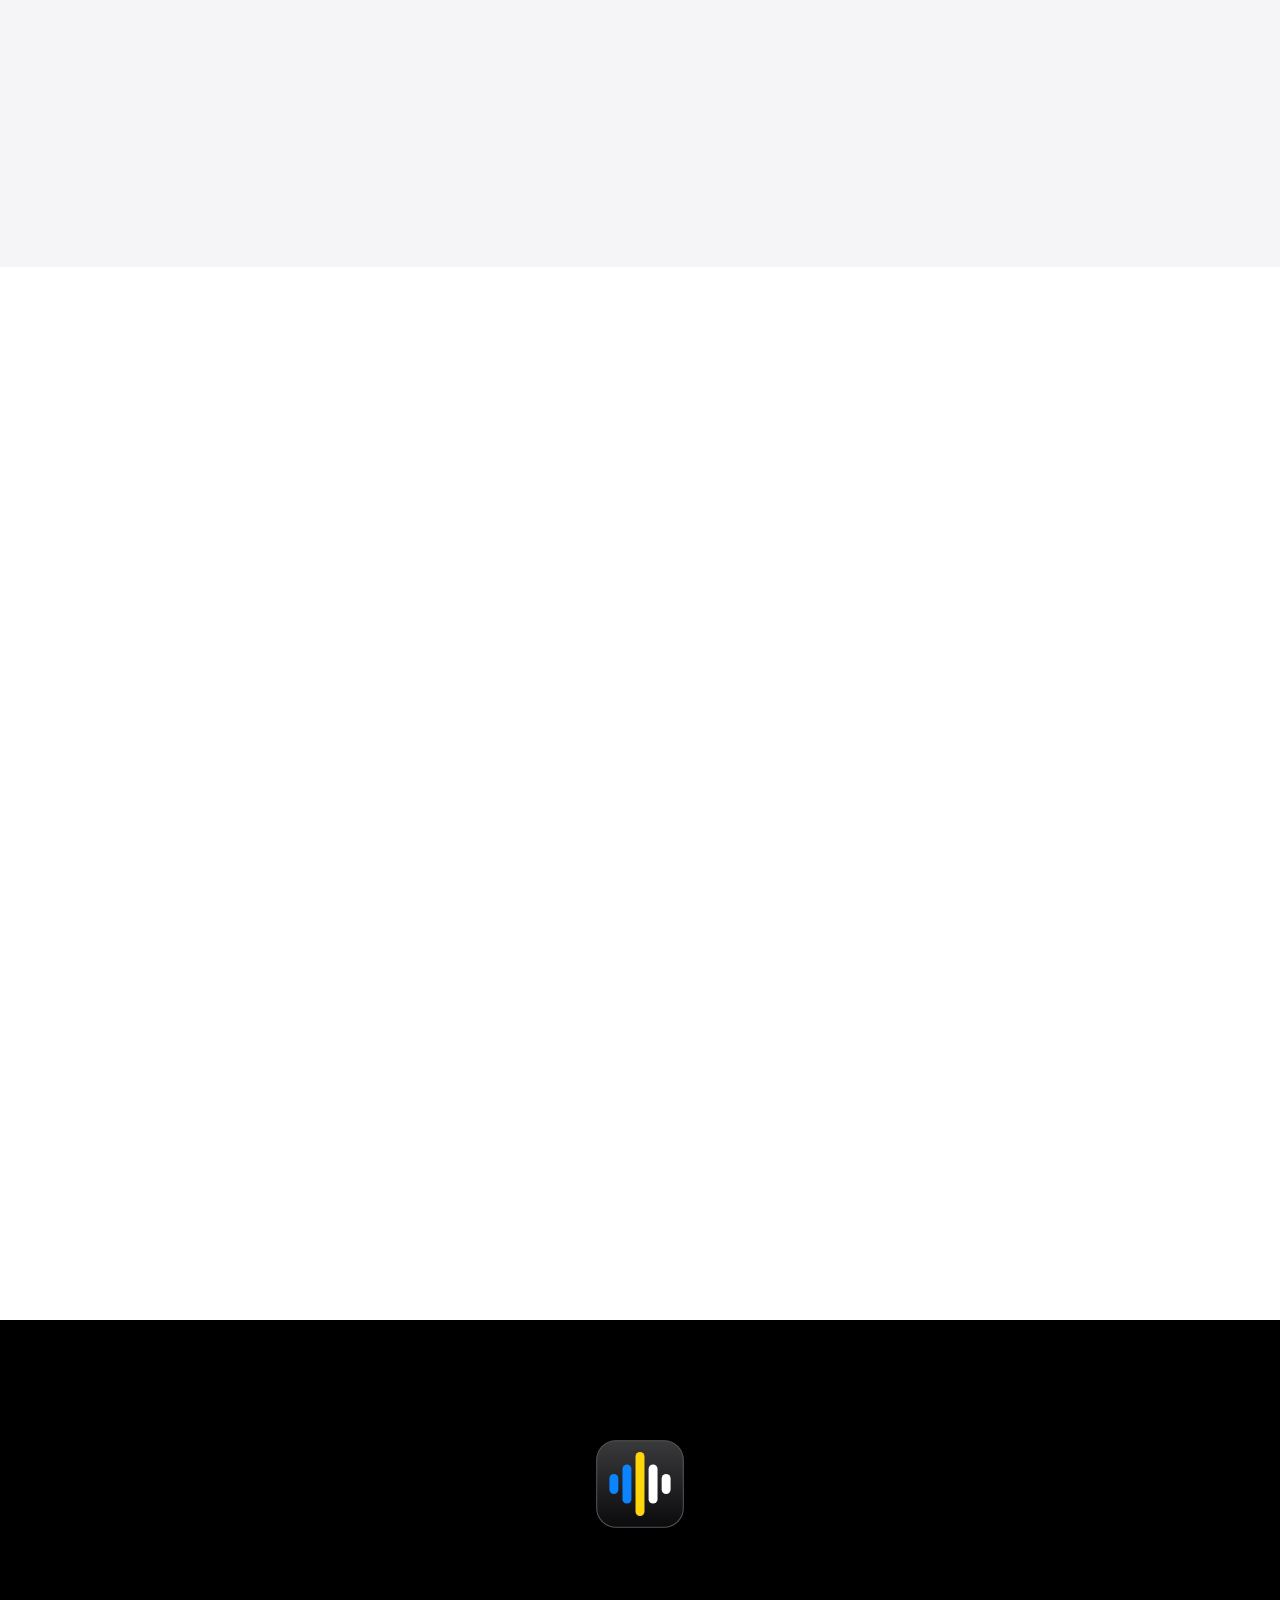
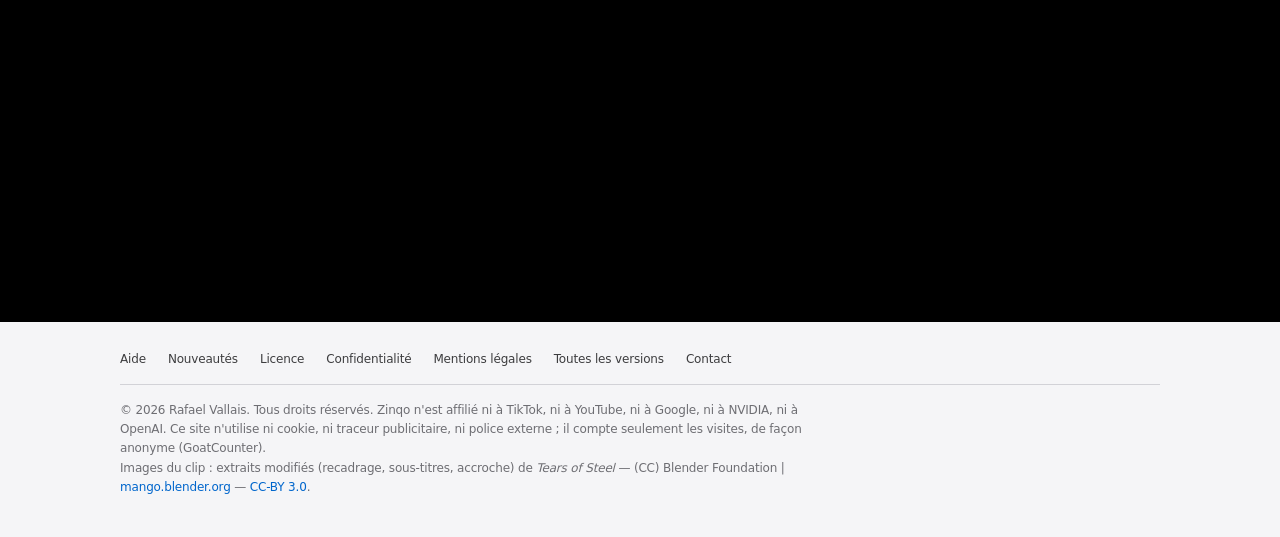
==== commit 52fa52f0: "Site : synchronise avec Zinqo 2.4.10 Co-Authored-By: Claude Sonnet 5.5 <noreply@anthropic.com>" ====
--- a/docs/index.html
+++ b/docs/index.html
@@ -44,7 +44,7 @@
     <a class="small more" href="#smartscreen">Un avertissement Windows au premier lancement</a>
   </div>
   <aside class="nouv" aria-labelledby="t-nouv"><!--NOUV-->
-  <div class="nc2"><div><div class="nh"><h2 id="t-nouv">Nouveau dans la version 2.4.9</h2><a class="small more" href="nouveautes.html">Toutes les nouveautés</a></div><ul><li>iPhone&nbsp;: la vidéo peut aller directement dans Photos grâce à un raccourci (voir l'aide).</li></ul></div><div><div class="nh"><h2 id="t-av">Prochainement</h2><span class="small">Idées en cours, sans date</span></div><ul><li>Zinqo en anglais, avec le choix de la langue à l'installation.</li><li>Piloter Zinqo depuis un assistant IA&nbsp;: créer et suivre ses clips en lui parlant.</li><li>Envoyer un clip sur son téléphone, même hors de chez soi.</li></ul></div></div><!--/NOUV--></aside>
+  <div class="nc2"><div><div class="nh"><h2 id="t-nouv">Nouveau dans la version 2.4.10</h2><a class="small more" href="nouveautes.html">Toutes les nouveautés</a></div><ul><li>Choix des clips Viral&nbsp;: l'IA Gemini compare plus de passages et sa note décide vraiment du classement.</li><li>On voit si Gemini a servi, ou pourquoi il n'a pas servi (limite gratuite atteinte, modèle de secours…).</li></ul></div><div><div class="nh"><h2 id="t-av">Prochainement</h2><span class="small">Idées en cours, sans date</span></div><ul><li>Zinqo en anglais, avec le choix de la langue à l'installation.</li><li>Piloter Zinqo depuis un assistant IA&nbsp;: créer et suivre ses clips en lui parlant.</li><li>Envoyer un clip sur son téléphone, même hors de chez soi.</li></ul></div></div><!--/NOUV--></aside>
 
   <figure class="stage">
     <picture><source media="(prefers-color-scheme: dark)" srcset="img/ui-apercu-dark.webp 1280w, img/ui-apercu-dark@2x.webp 2560w" sizes="(min-width:1040px) 1000px, 100vw"><img class="shot-img" src="img/ui-apercu-light.webp" srcset="img/ui-apercu-light.webp 1280w, img/ui-apercu-light@2x.webp 2560w" sizes="(min-width:1040px) 1000px, 100vw" width="1280" height="800" fetchpriority="high" alt="Capture de Zinqo : l'aperçu d'un clip vertical dans un cadre de téléphone, avec l'accroche « You're a jerk, Tom! » et les sous-titres, à côté des boutons Copier la légende et Ouvrir le dossier."></picture>
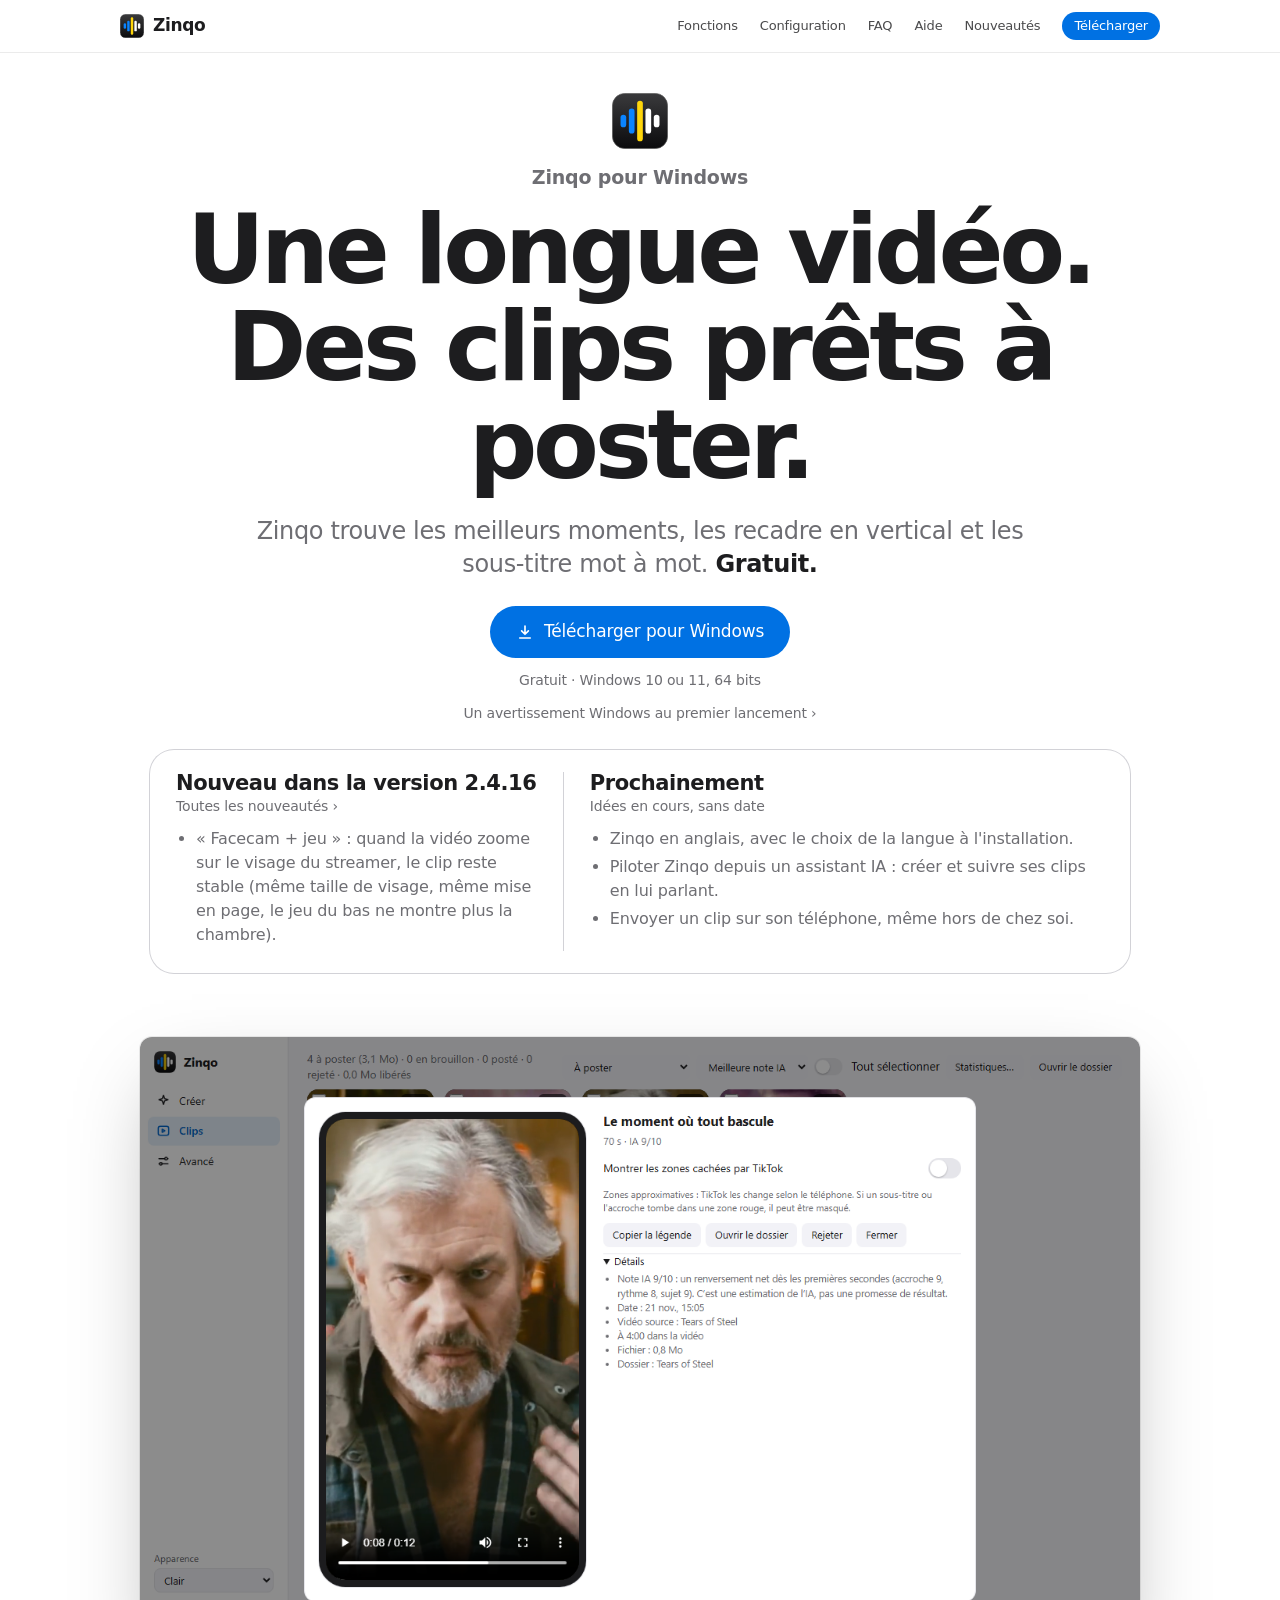
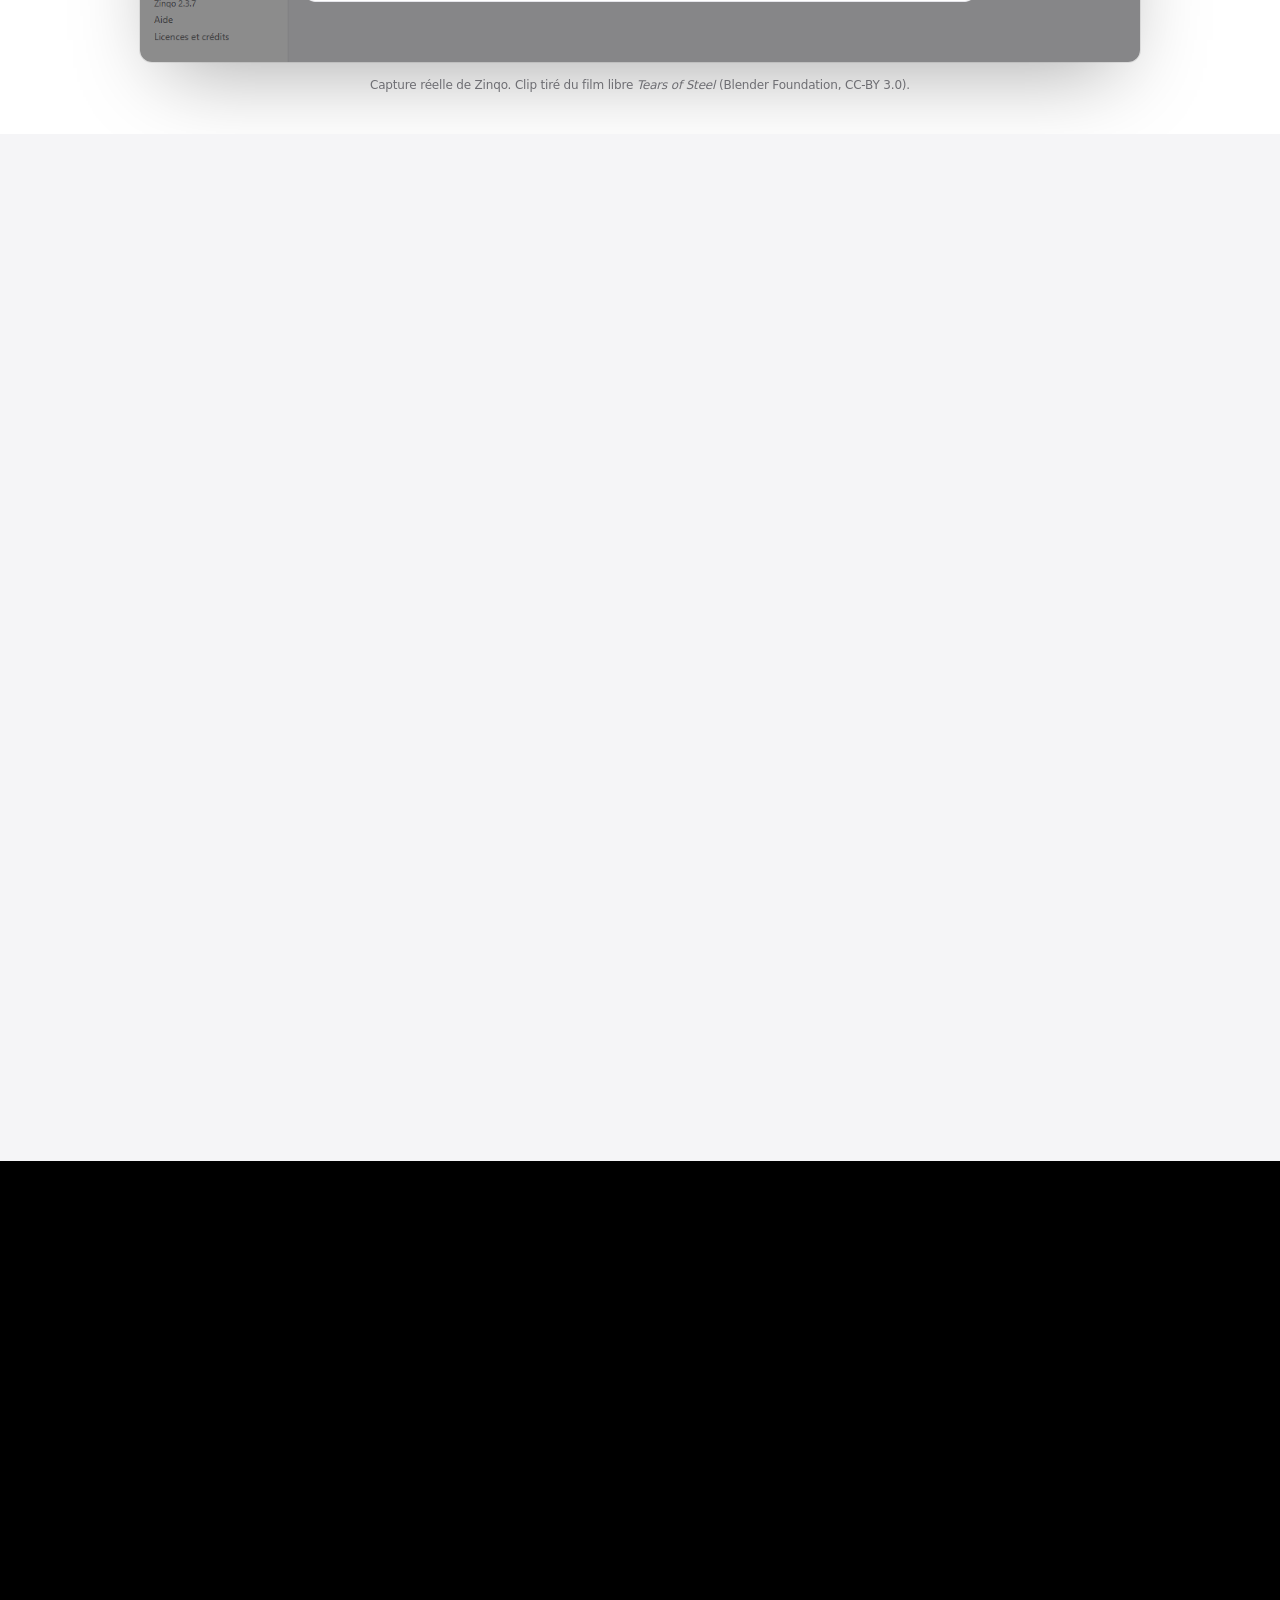
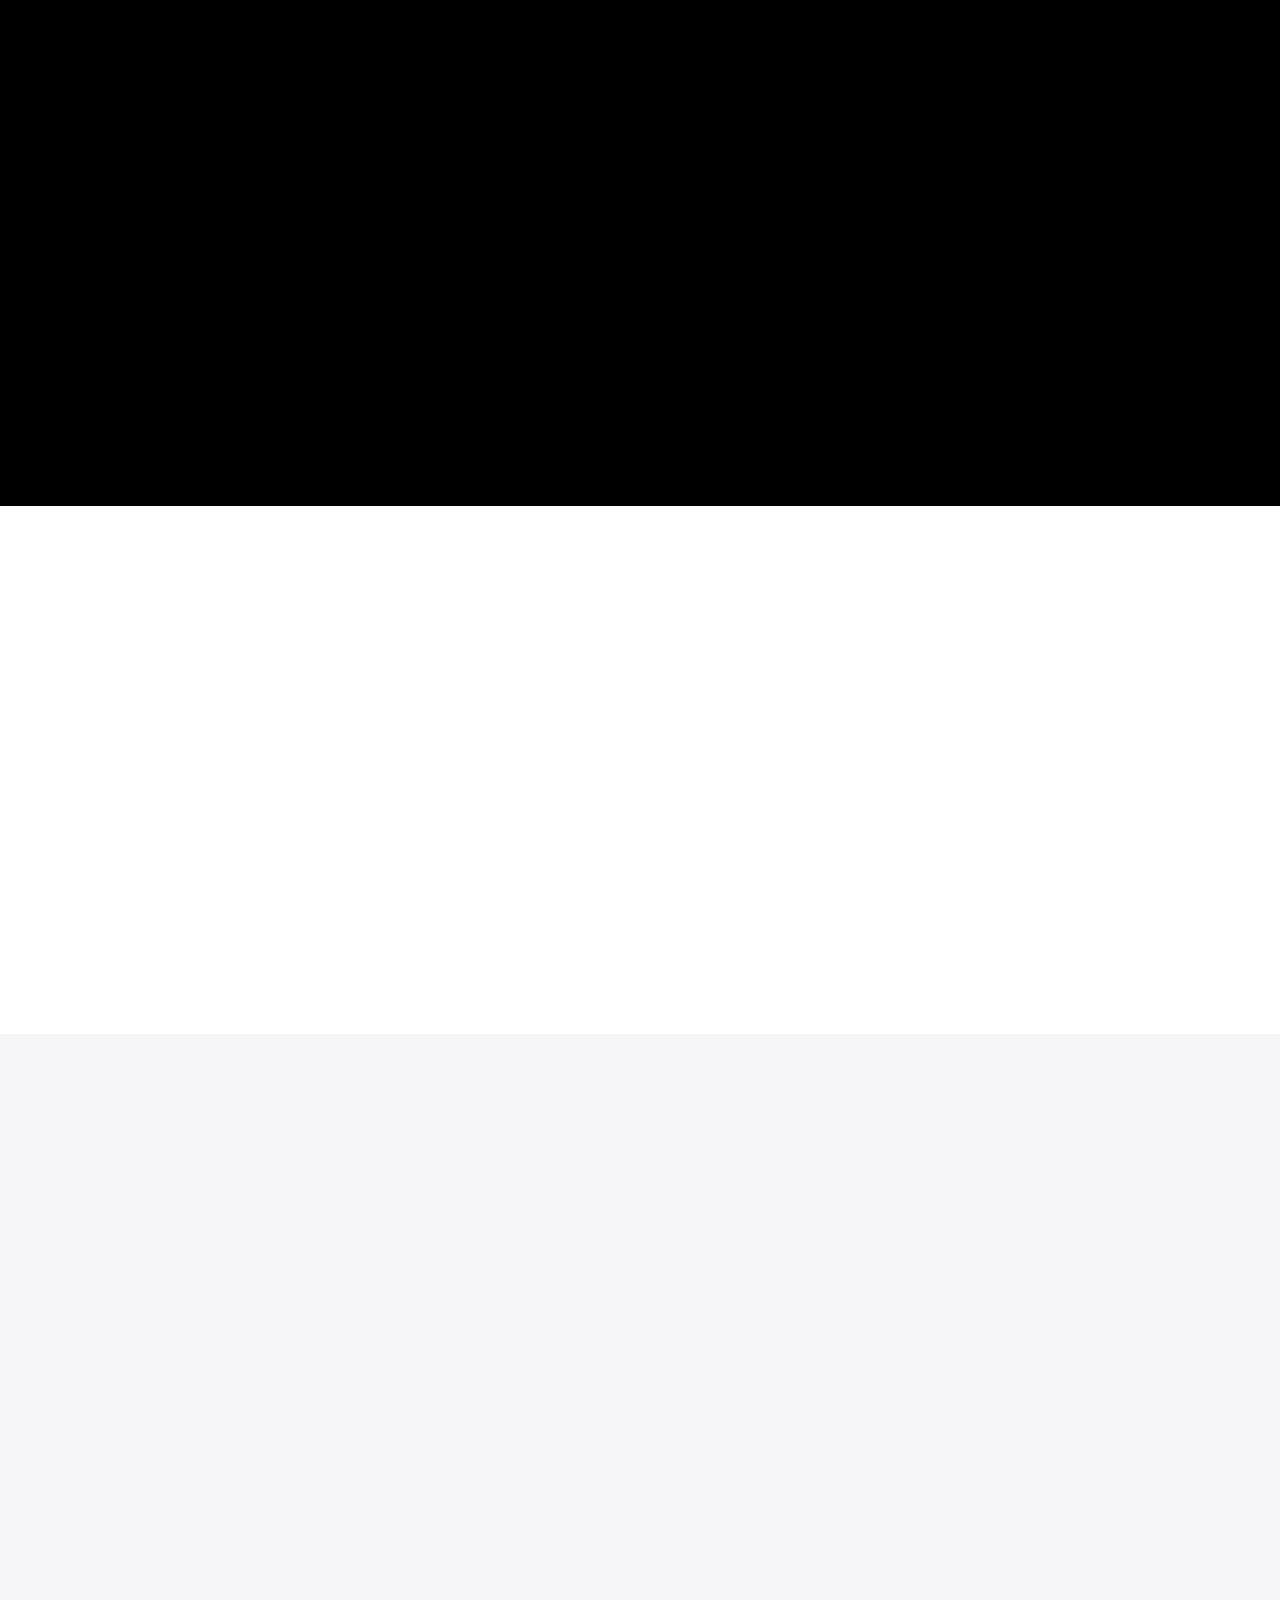
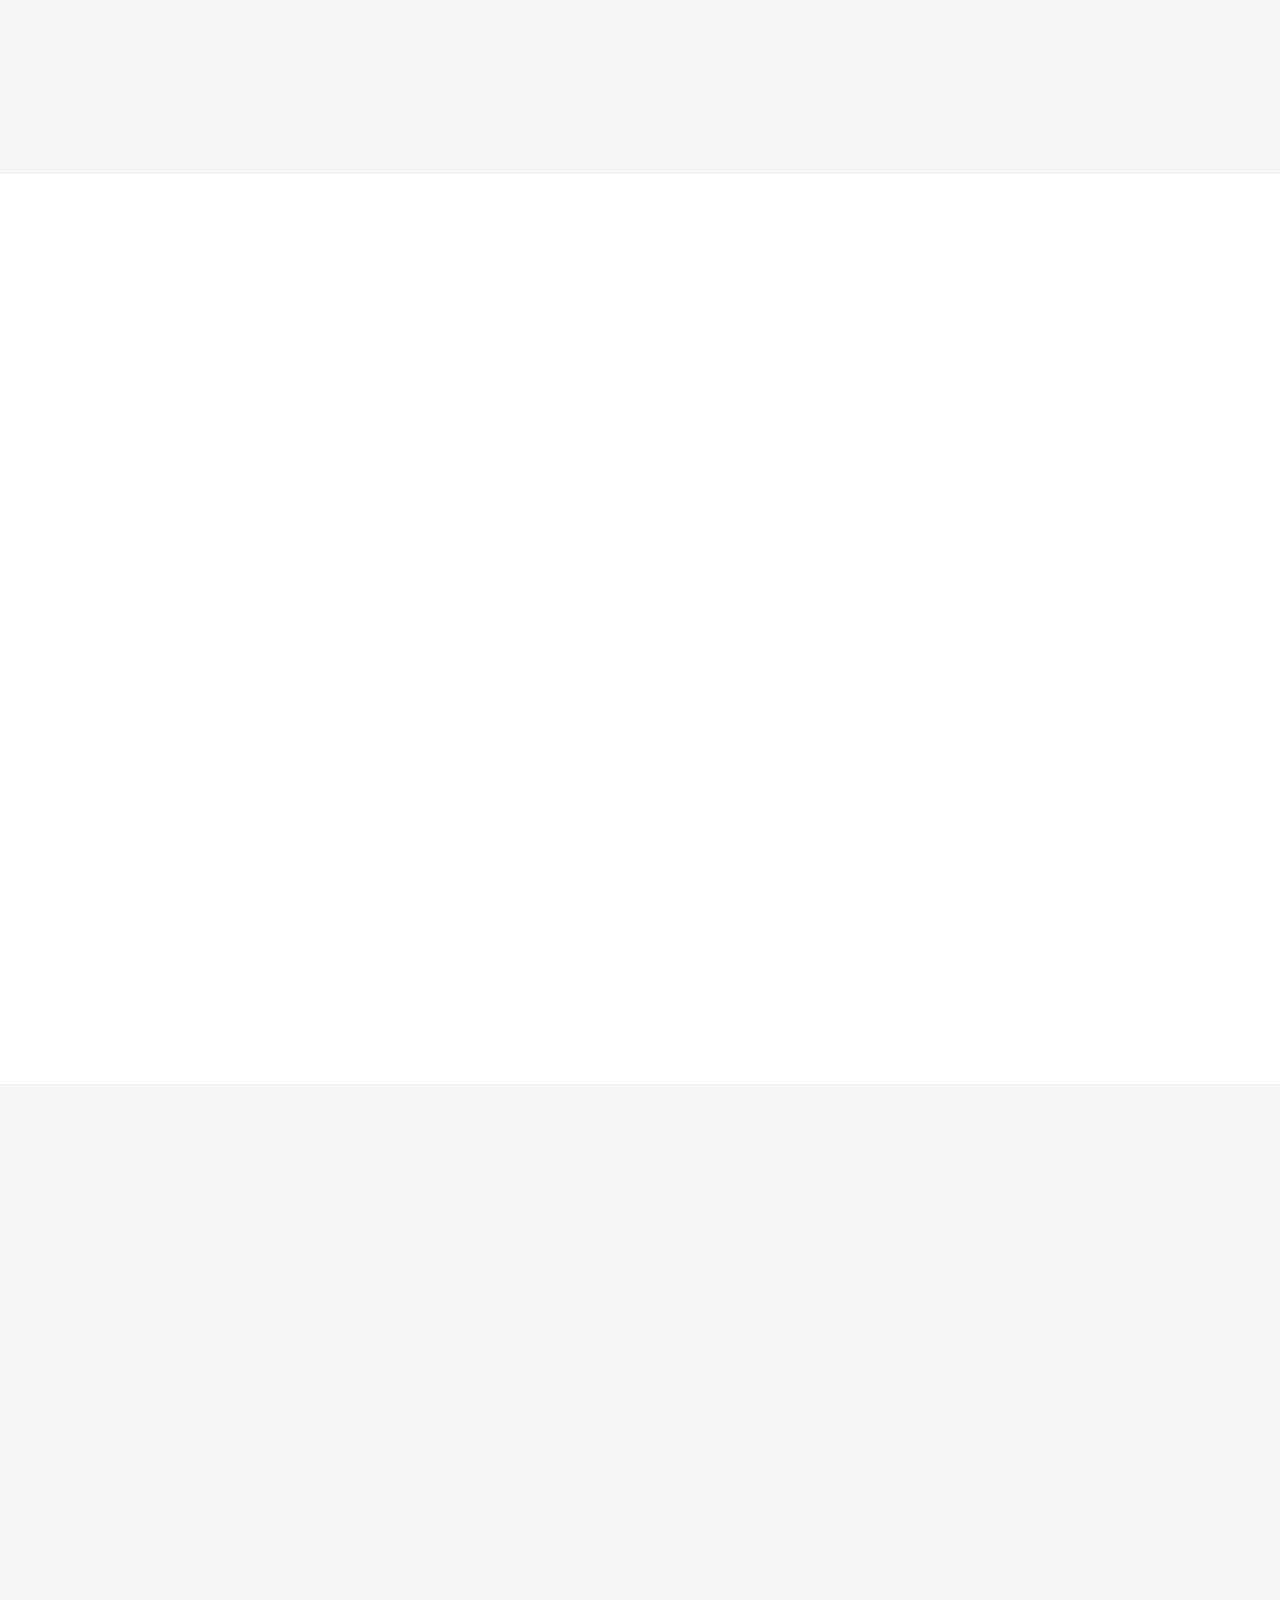
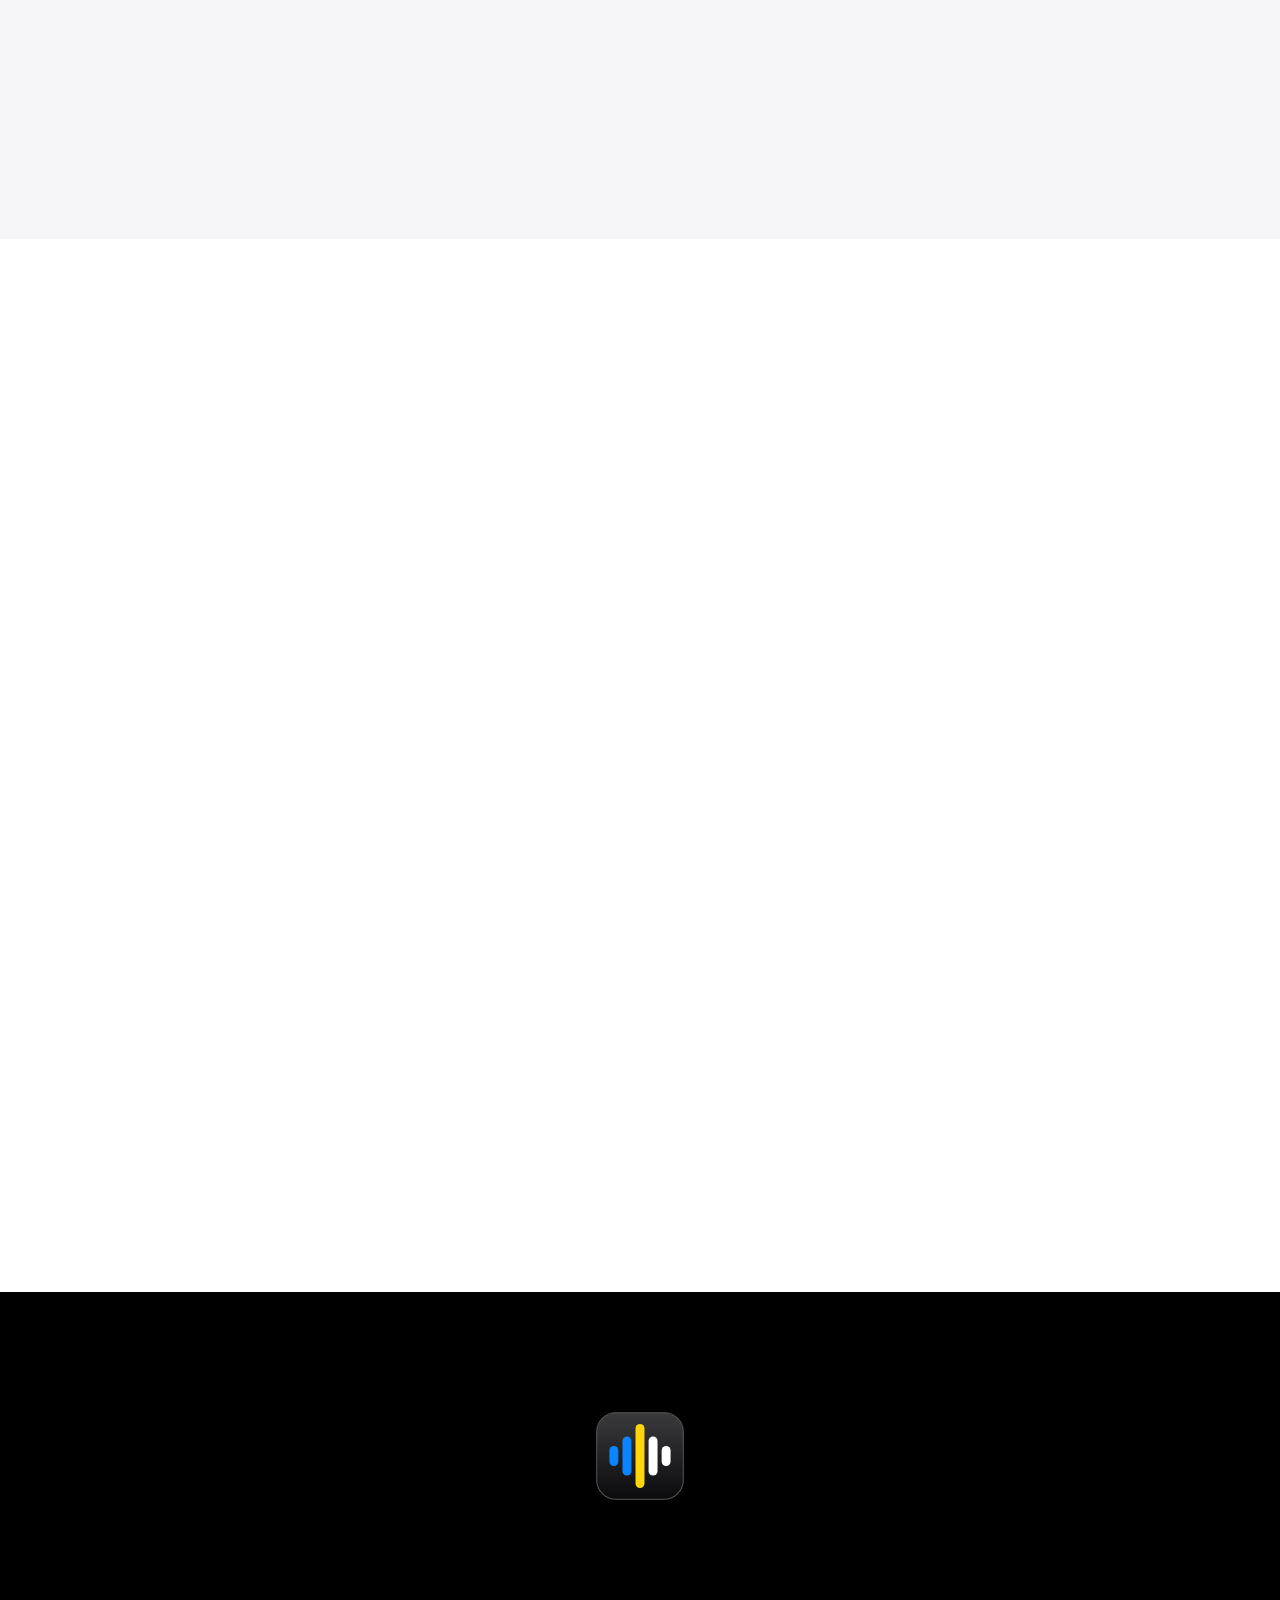
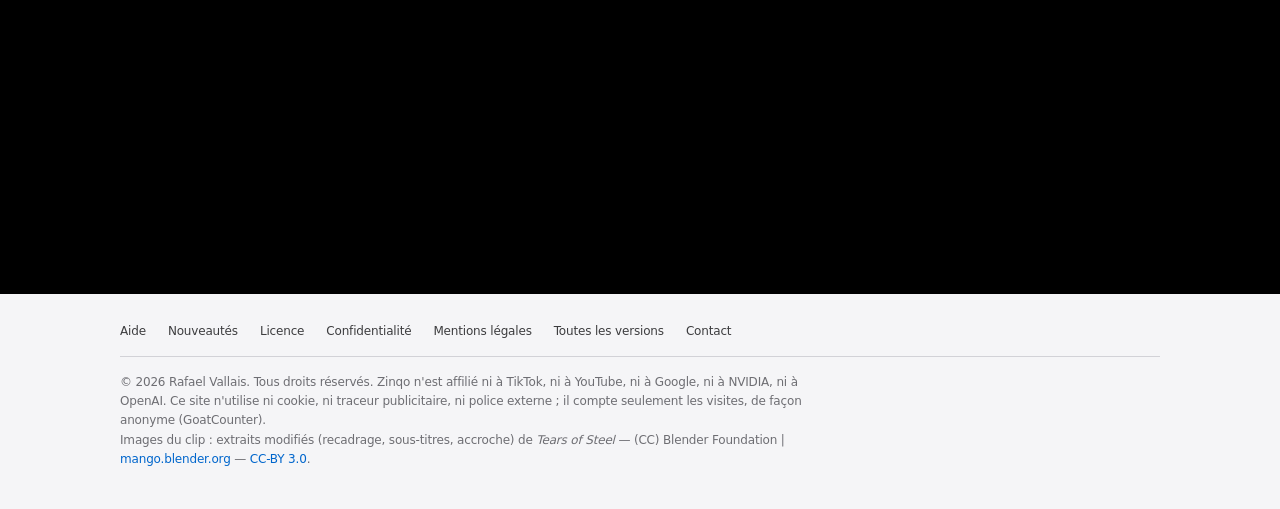
==== commit 7684663f: "Site : synchronise avec Zinqo 2.4.16 Co-Authored-By: Claude Sonnet 5.5 <noreply@anthropic.com>" ====
--- a/docs/index.html
+++ b/docs/index.html
@@ -44,7 +44,7 @@
     <a class="small more" href="#smartscreen">Un avertissement Windows au premier lancement</a>
   </div>
   <aside class="nouv" aria-labelledby="t-nouv"><!--NOUV-->
-  <div class="nc2"><div><div class="nh"><h2 id="t-nouv">Nouveau dans la version 2.4.10</h2><a class="small more" href="nouveautes.html">Toutes les nouveautés</a></div><ul><li>Choix des clips Viral&nbsp;: l'IA Gemini compare plus de passages et sa note décide vraiment du classement.</li><li>On voit si Gemini a servi, ou pourquoi il n'a pas servi (limite gratuite atteinte, modèle de secours…).</li></ul></div><div><div class="nh"><h2 id="t-av">Prochainement</h2><span class="small">Idées en cours, sans date</span></div><ul><li>Zinqo en anglais, avec le choix de la langue à l'installation.</li><li>Piloter Zinqo depuis un assistant IA&nbsp;: créer et suivre ses clips en lui parlant.</li><li>Envoyer un clip sur son téléphone, même hors de chez soi.</li></ul></div></div><!--/NOUV--></aside>
+  <div class="nc2"><div><div class="nh"><h2 id="t-nouv">Nouveau dans la version 2.4.16</h2><a class="small more" href="nouveautes.html">Toutes les nouveautés</a></div><ul><li>«&nbsp;Facecam + jeu&nbsp;»&nbsp;: quand la vidéo zoome sur le visage du streamer, le clip reste stable (même taille de visage, même mise en page, le jeu du bas ne montre plus la chambre).</li></ul></div><div><div class="nh"><h2 id="t-av">Prochainement</h2><span class="small">Idées en cours, sans date</span></div><ul><li>Zinqo en anglais, avec le choix de la langue à l'installation.</li><li>Piloter Zinqo depuis un assistant IA&nbsp;: créer et suivre ses clips en lui parlant.</li><li>Envoyer un clip sur son téléphone, même hors de chez soi.</li></ul></div></div><!--/NOUV--></aside>
 
   <figure class="stage">
     <picture><source media="(prefers-color-scheme: dark)" srcset="img/ui-apercu-dark.webp 1280w, img/ui-apercu-dark@2x.webp 2560w" sizes="(min-width:1040px) 1000px, 100vw"><img class="shot-img" src="img/ui-apercu-light.webp" srcset="img/ui-apercu-light.webp 1280w, img/ui-apercu-light@2x.webp 2560w" sizes="(min-width:1040px) 1000px, 100vw" width="1280" height="800" fetchpriority="high" alt="Capture de Zinqo : l'aperçu d'un clip vertical dans un cadre de téléphone, avec l'accroche « You're a jerk, Tom! » et les sous-titres, à côté des boutons Copier la légende et Ouvrir le dossier."></picture>
